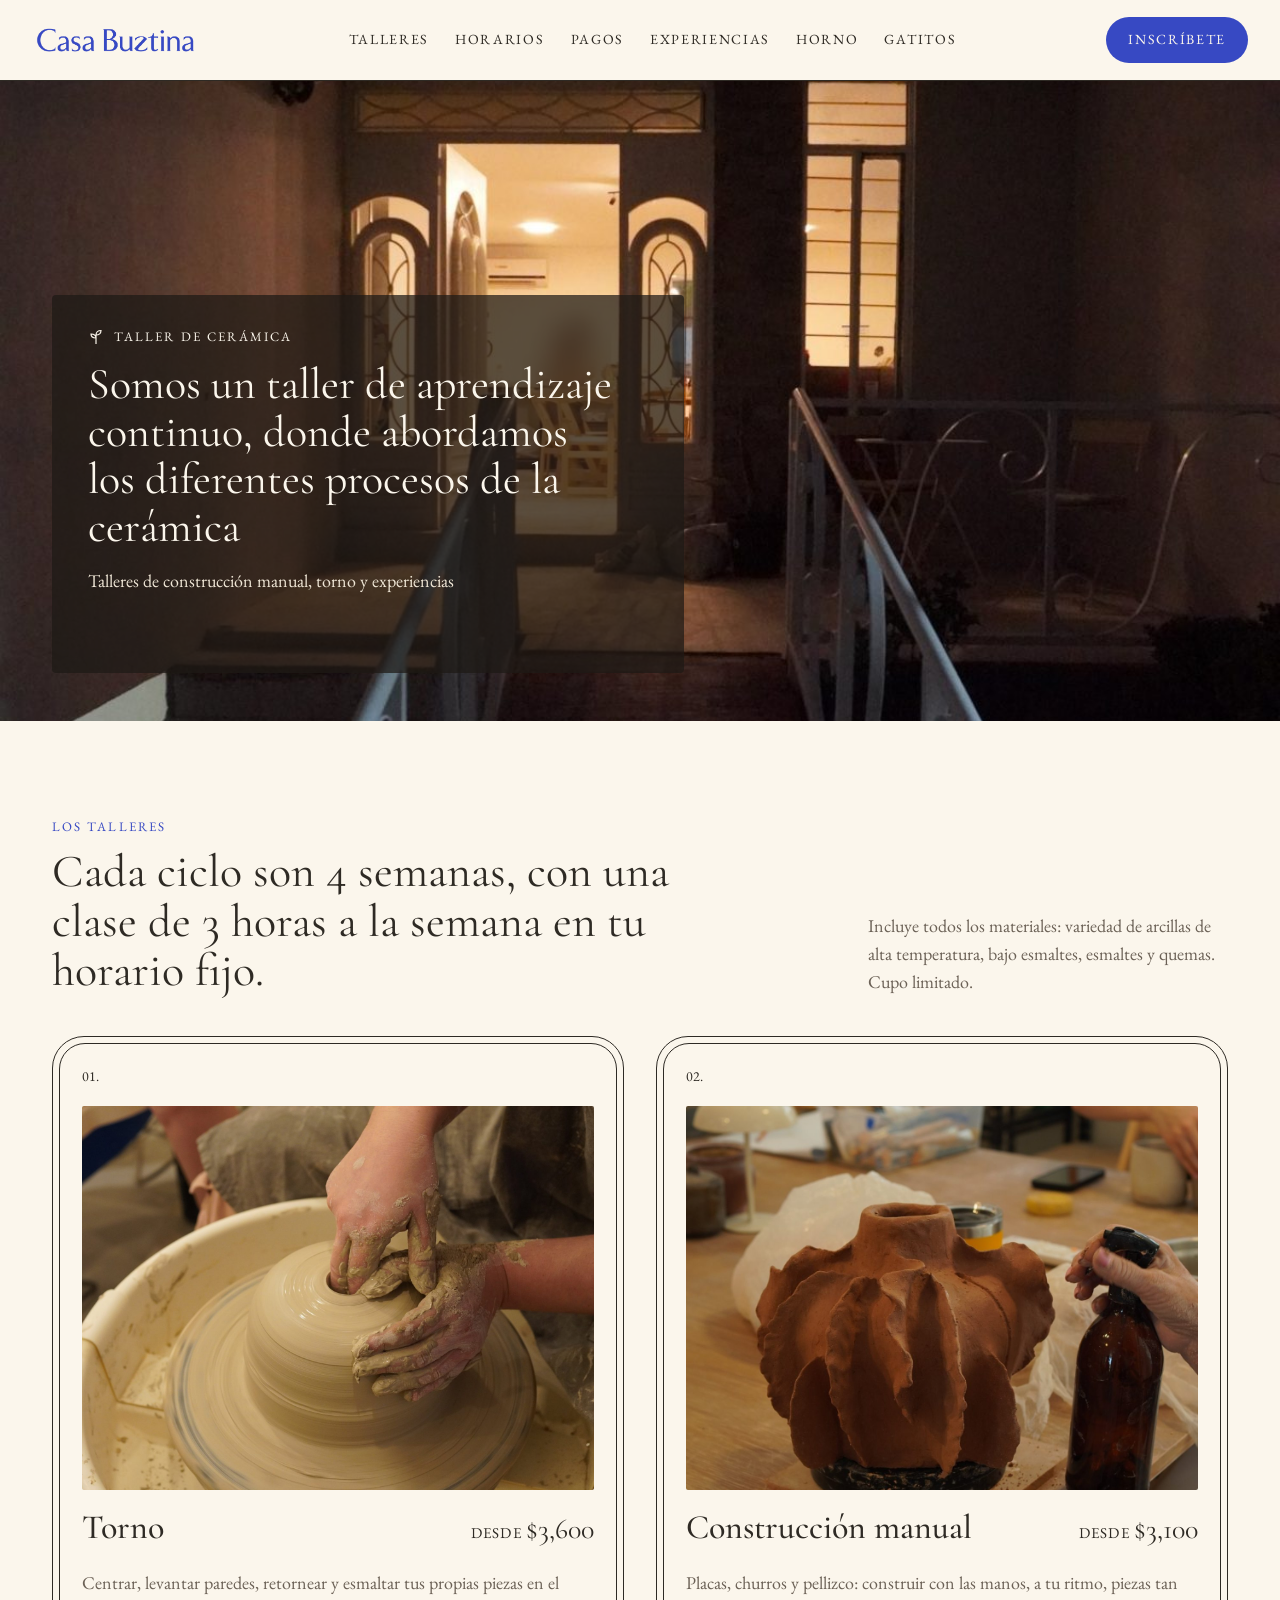
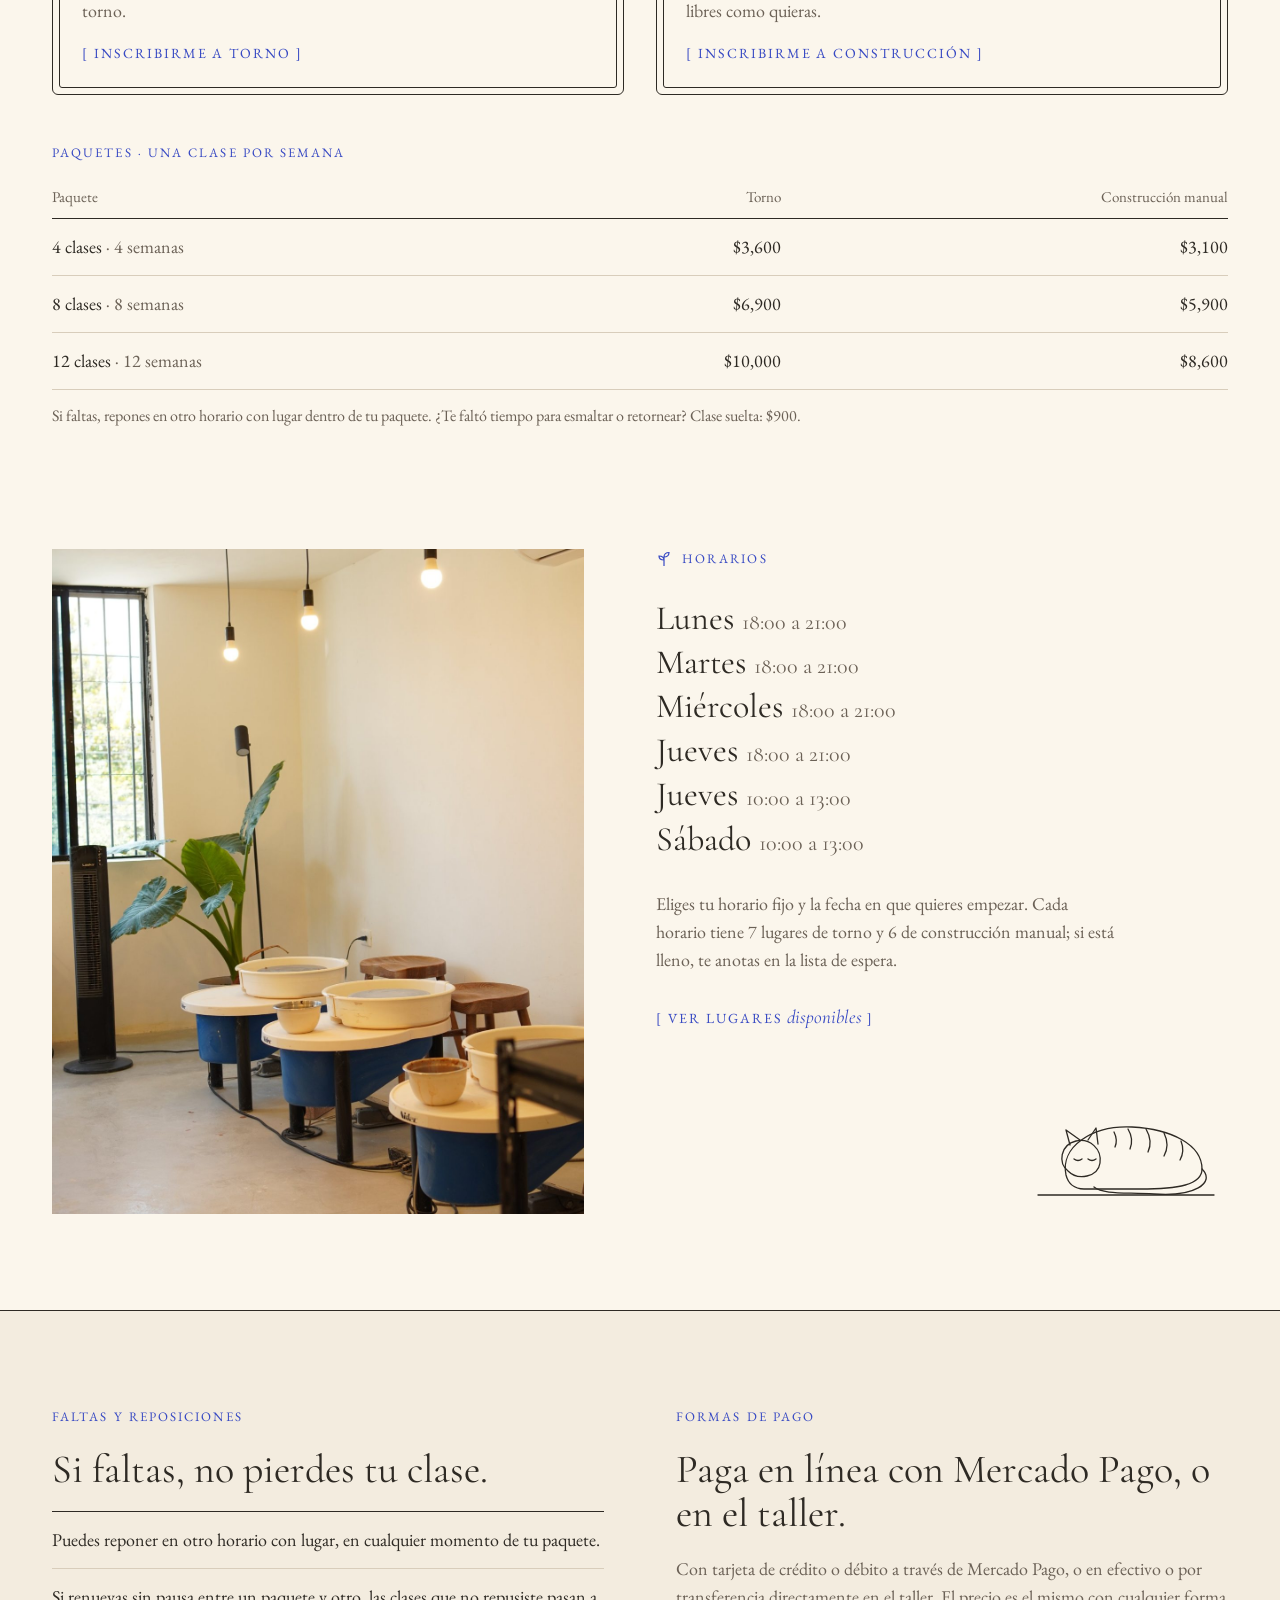
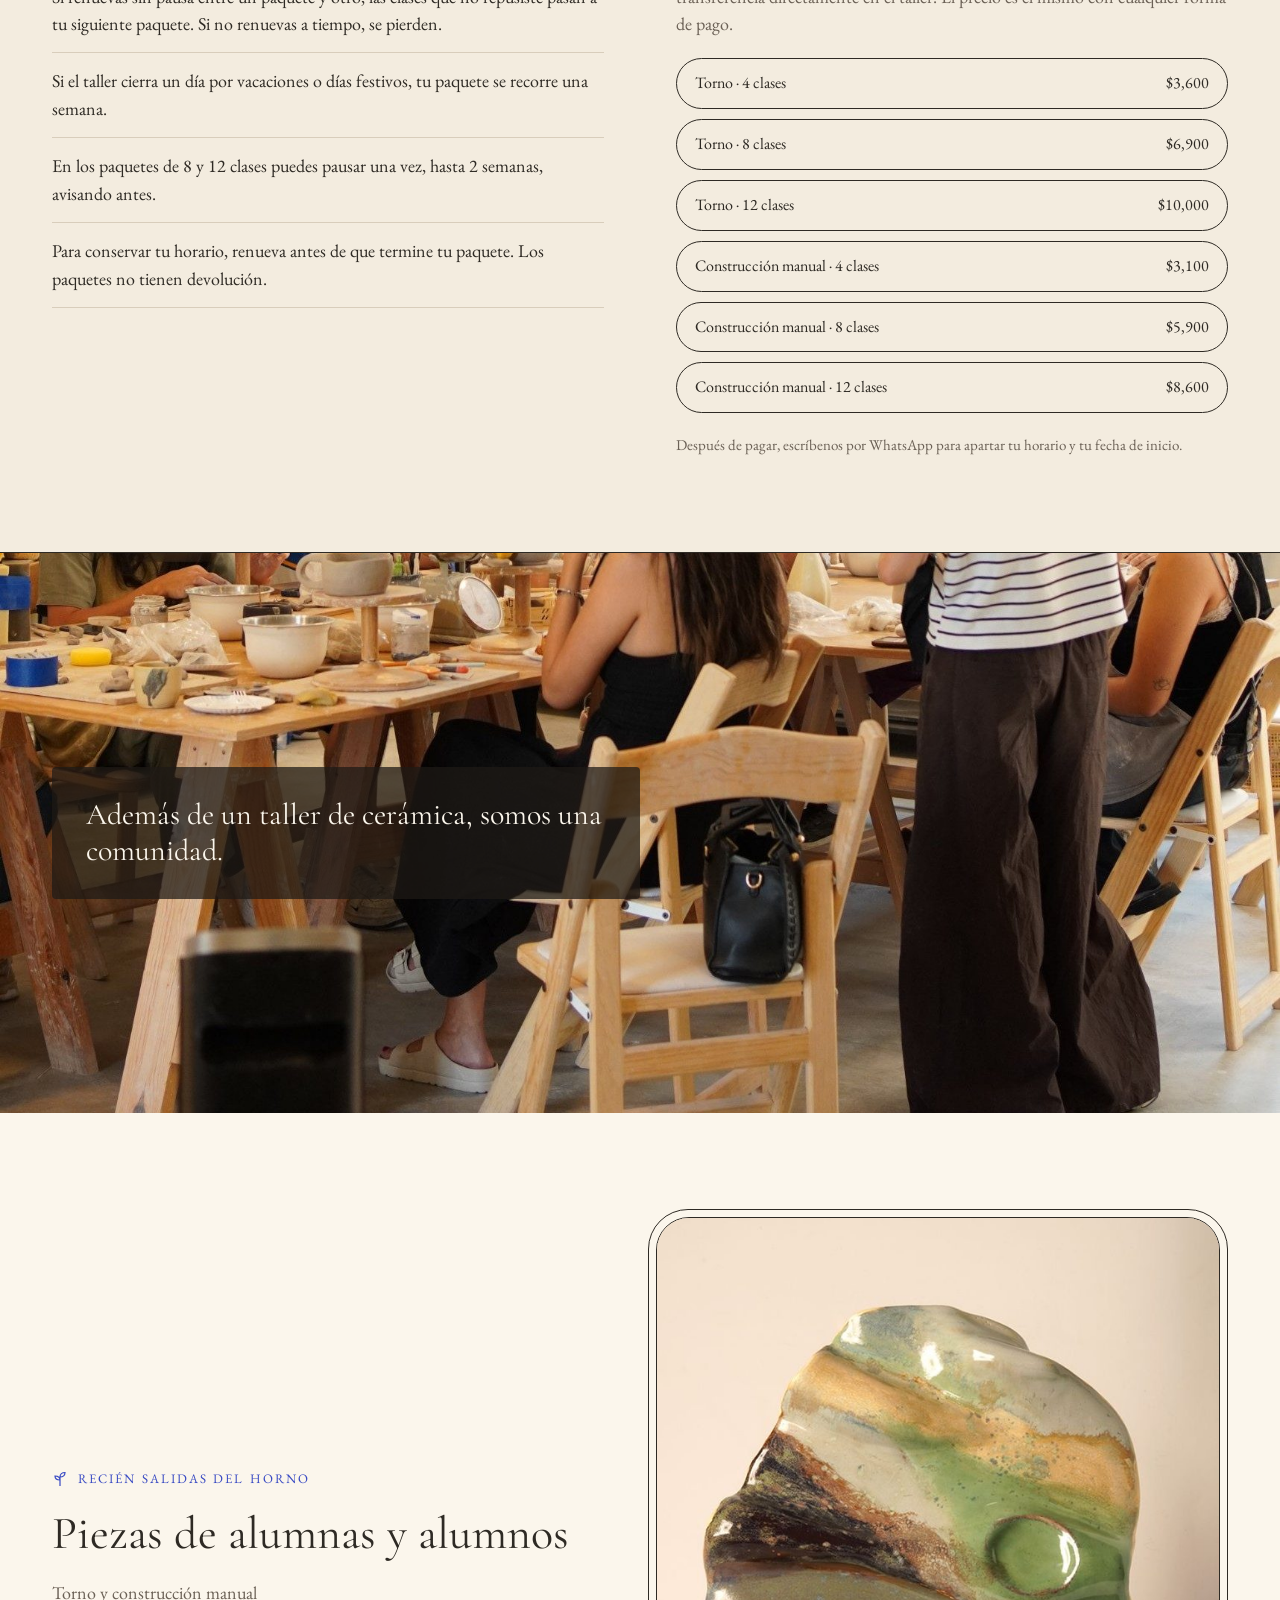
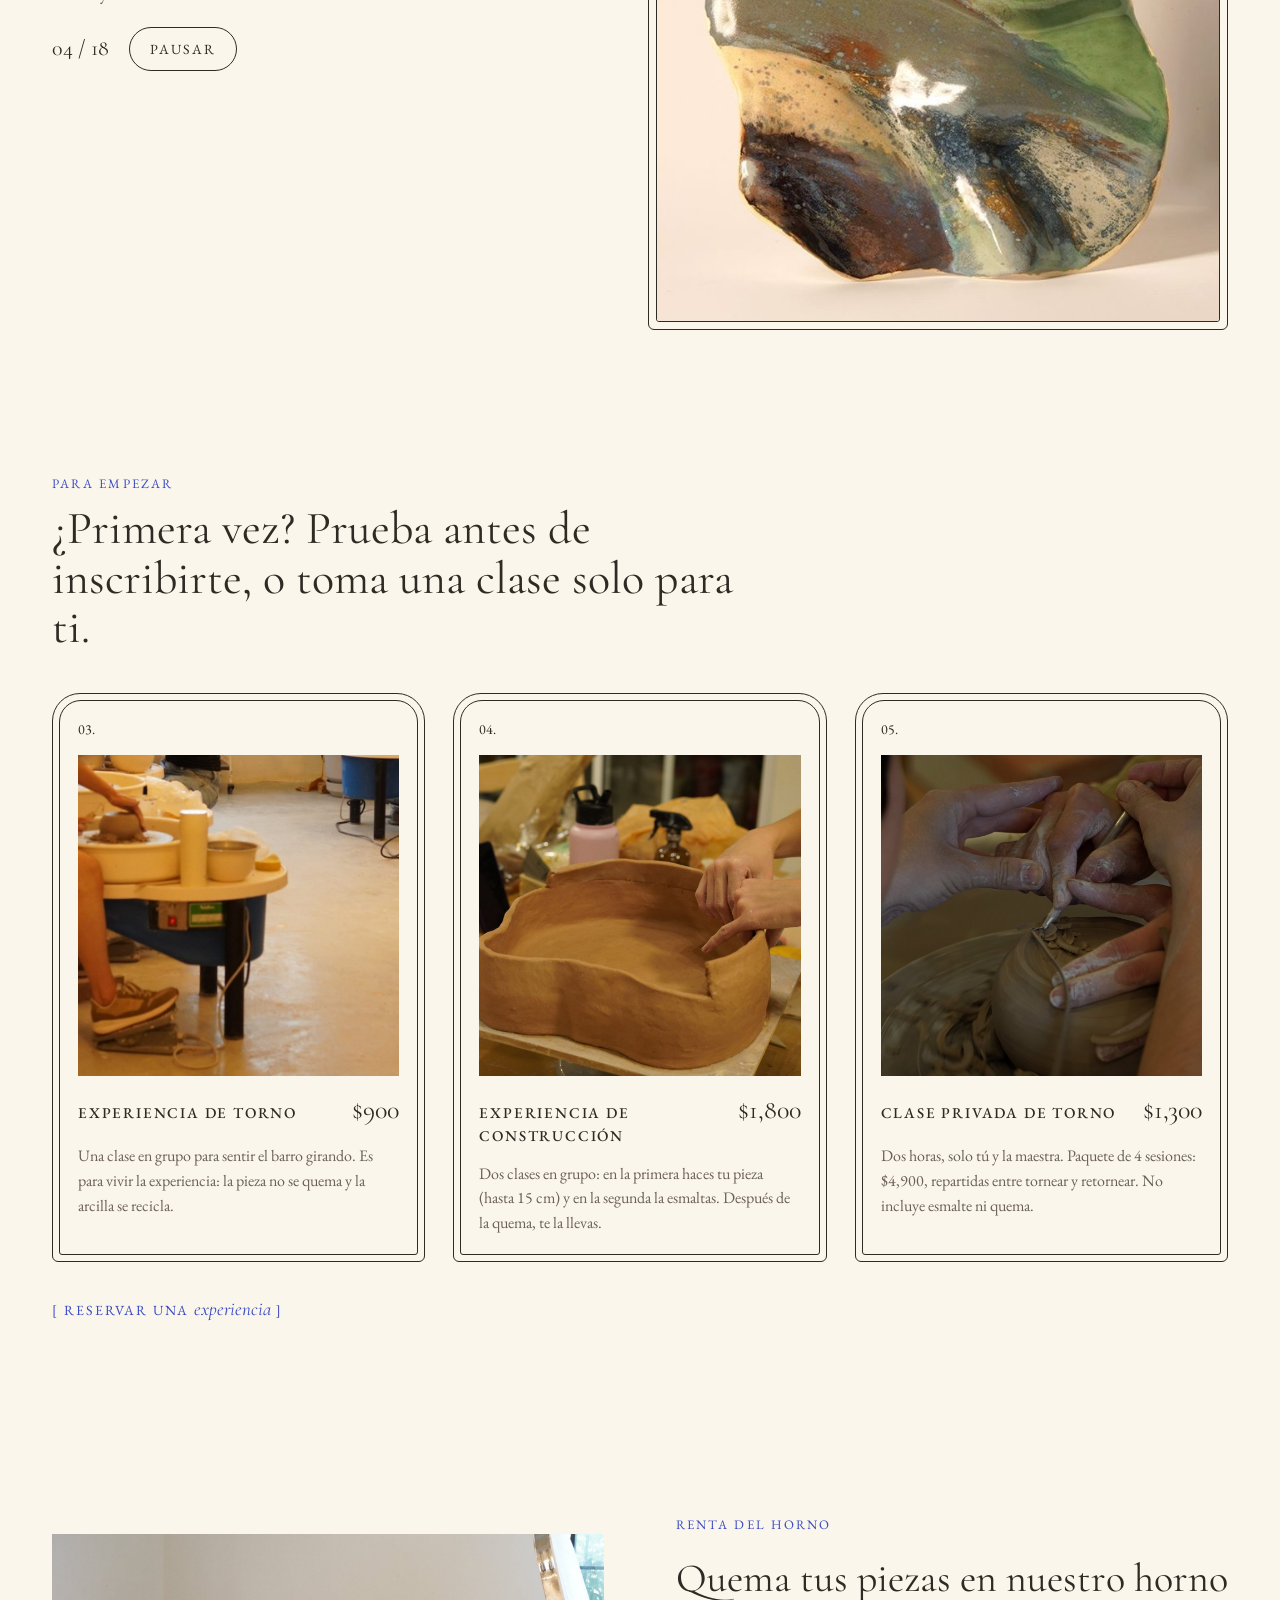
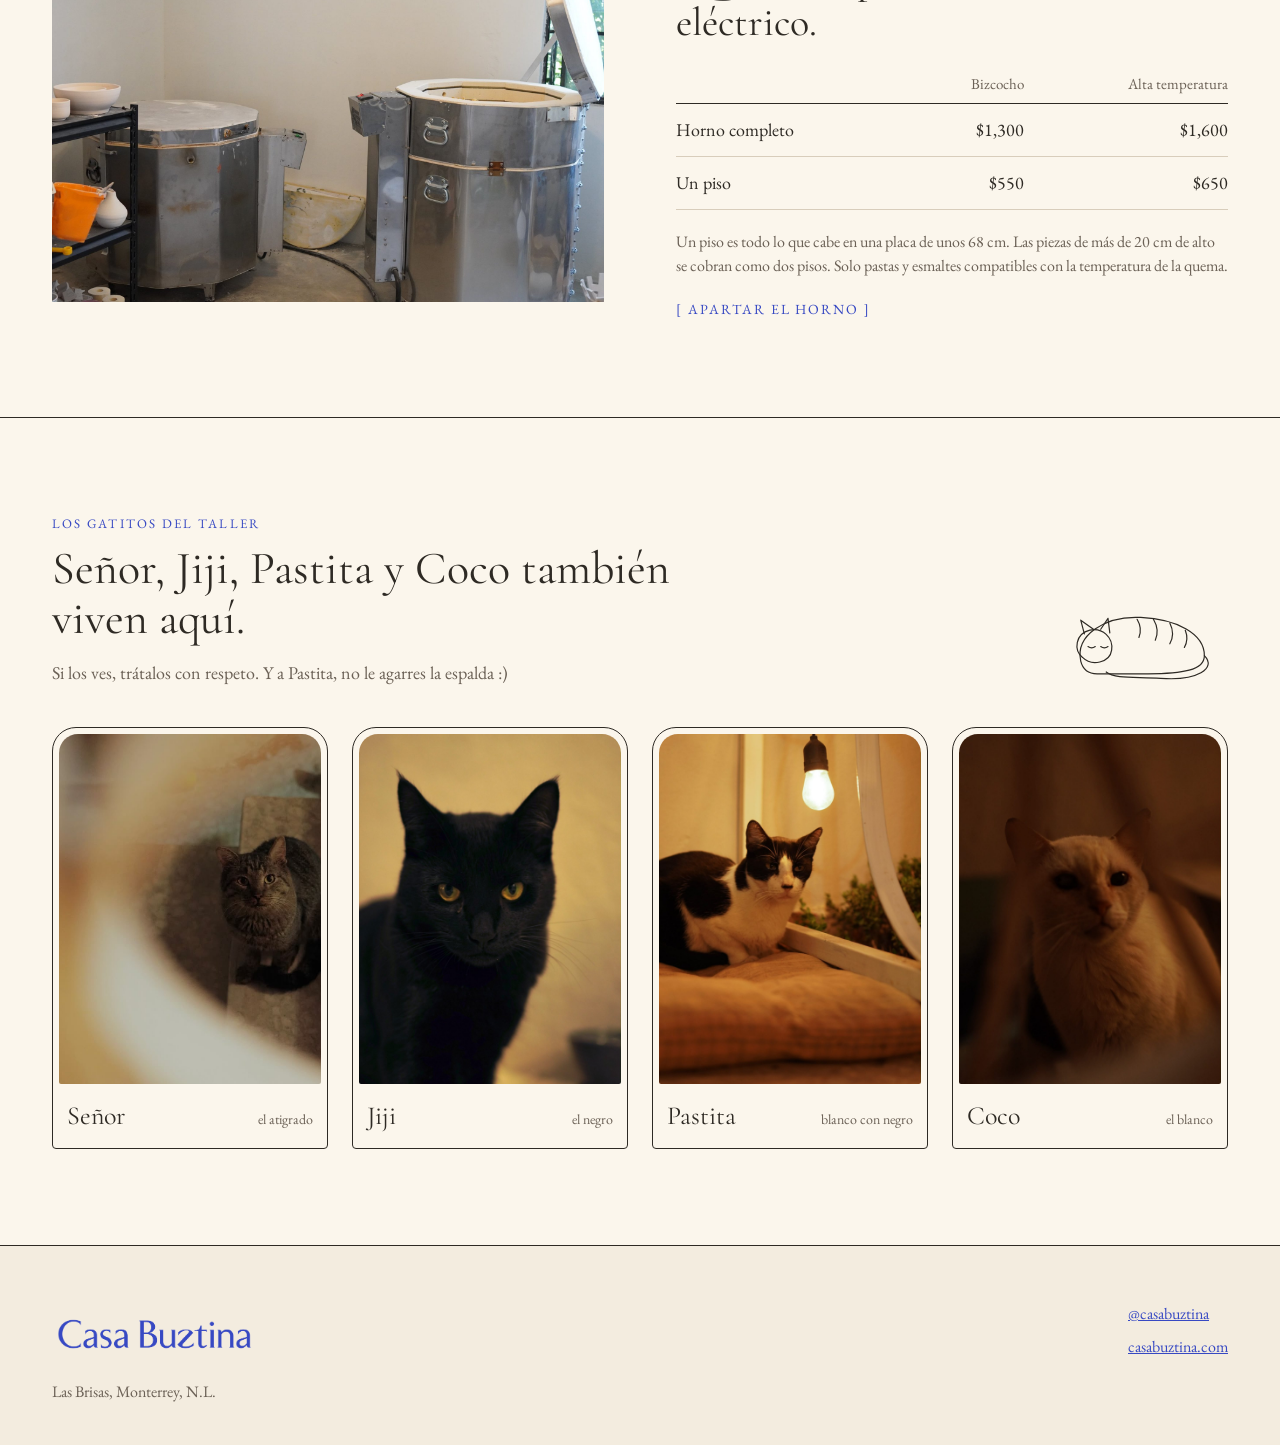
==== index.html @ 21afa7b8 "Agregar faltas y reposiciones, y pagos con Mercado Pago Co-Authored-By: Claude Opus 5.5 <noreply@ant" ====
<!doctype html>
<html lang="es">
<head>
<meta charset="utf-8">
<meta name="viewport" content="width=device-width, initial-scale=1">
<title>Casa Buztina · Taller de cerámica</title>
<meta name="description" content="Casa Buztina, taller de cerámica: talleres de torno y construcción manual, experiencias, clases privadas y renta de horno.">
<meta property="og:title" content="Casa Buztina · Taller de cerámica">
<meta property="og:description" content="Talleres de construcción manual, torno y experiencias.">
<meta property="og:image" content="assets/hero-entrada.jpg">
<link rel="icon" href="assets/logo.png">
<link rel="preconnect" href="https://fonts.googleapis.com">
<link href="https://fonts.googleapis.com/css2?family=Cormorant+Garamond:ital,wght@0,400;0,500;1,400;1,500&amp;family=EB+Garamond:ital,wght@0,400;0,500;1,400&amp;display=swap" rel="stylesheet">
<style>
body{margin:0;background:#FBF6EC;color:#2E2A24;font-family:"EB Garamond",Georgia,serif}
a{color:#3749C3}a:hover{color:#26348F}
img{display:block}
</style>
<style>
html{scroll-behavior:smooth}
@media (prefers-reduced-motion: reduce){html{scroll-behavior:auto}}
a:focus-visible,button:focus-visible{outline:2px solid #3749C3;outline-offset:3px}
@media (max-width: 640px){
  h1{font-size:32px!important}
  h2{font-size:34px!important}
  #inicio .dark-box, section [style*="rgba(30,26,22,0.72)"]{padding:24px!important}
}
</style>
</head>
<body id="top">
<div style="background: #FBF6EC; color: #2E2A24; font-family: 'EB Garamond', Georgia, serif; font-size: 18px; line-height: 1.55">

<header style="border-bottom: 1px solid #2E2A24; background: #FBF6EC">
<div style="max-width: 1240px; margin: 0 auto; padding: 14px 32px; display: flex; flex-wrap: wrap; align-items: center; justify-content: space-between; gap: 16px 32px">
<a href="#top" aria-label="Casa Buztina, inicio" style="display: block"><img src="assets/logo.png" alt="Casa Buztina" style="height: 52px; width: auto"></a>
<nav aria-label="Secciones" style="display: flex; flex-wrap: wrap; gap: 6px 26px; font-size: 14px; letter-spacing: 0.12em; text-transform: uppercase">
<a href="#talleres" style="color: #2E2A24; text-decoration: none">Talleres</a>
<a href="#horarios" style="color: #2E2A24; text-decoration: none">Horarios</a>
<a href="#pagos" style="color: #2E2A24; text-decoration: none">Pagos</a>
<a href="#experiencias" style="color: #2E2A24; text-decoration: none">Experiencias</a>
<a href="#horno" style="color: #2E2A24; text-decoration: none">Horno</a>
<a href="#gatitos" style="color: #2E2A24; text-decoration: none">Gatitos</a>
</nav>
<div style="display: flex; align-items: center; gap: 20px; font-size: 14px; letter-spacing: 0.12em; text-transform: uppercase">
<a href="https://instagram.com/casabuztina" data-wa="Hola, me gustaría inscribirme a un taller en Casa Buztina." target="_blank" rel="noopener" style="background: #3749C3; color: #FBF6EC; text-decoration: none; padding: 12px 22px; border-radius: 999px; min-height: 44px; box-sizing: border-box; display: inline-flex; align-items: center">Inscríbete</a>
</div>
</div>
</header>

<section id="inicio" style="position: relative; min-height: 640px; display: flex; align-items: flex-end; overflow: hidden; background: #1E1A16">
<img src="assets/hero-entrada.jpg" alt="La entrada de Casa Buztina de noche, con la puerta abierta y el taller iluminado" style="position: absolute; inset: 0; width: 100%; height: 100%; object-fit: cover; object-position: center 45%">
<div style="position: relative; max-width: 1240px; width: 100%; margin: 0 auto; padding: 48px 32px; box-sizing: border-box">
<div style="max-width: 560px; background: rgba(30,26,22,0.72); color: #FBF6EC; padding: 32px 36px; border-radius: 4px">
<p style="margin: 0 0 14px; font-size: 13px; letter-spacing: 0.16em; text-transform: uppercase; display: flex; align-items: center; gap: 10px"><svg width="16" height="16" viewBox="0 0 16 16" fill="none" stroke="currentColor" stroke-width="1.2" aria-hidden="true"><path d="M8 15V6M8 6C8 3 10 1.5 13 1.5C13 4.5 11 6 8 6ZM8 9C8 6.5 6 5 3 5C3 7.5 5 9 8 9Z"></path></svg>Taller de cerámica</p>
<h1 style="margin: 0; font-family: 'Cormorant Garamond', Georgia, serif; font-weight: 400; font-size: 44px; line-height: 1.08"><div>Somos un taller de aprendizaje</div><div>continuo, donde abordamos</div><div>los diferentes procesos de la cerámica</div></h1>
<p style="margin: 16px 0 24px; font-size: 18px; color: #EFE6D6">Talleres de construcción manual, torno y experiencias</p>
<div style="display: flex; flex-wrap: wrap; gap: 12px 28px; font-size: 14px; letter-spacing: 0.14em; text-transform: uppercase"><br></div>
</div>
</div>
</section>

<section id="talleres" style="max-width: 1240px; margin: 0 auto; padding: 96px 32px 72px; box-sizing: border-box">
<div style="display: flex; flex-wrap: wrap; justify-content: space-between; align-items: flex-end; gap: 16px 48px; margin-bottom: 40px">
<div style="max-width: 640px">
<p style="margin: 0 0 10px; font-size: 13px; letter-spacing: 0.16em; text-transform: uppercase; color: #3749C3">Los talleres</p>
<h2 style="margin: 0; font-family: 'Cormorant Garamond', Georgia, serif; font-weight: 400; font-size: 46px; line-height: 1.08">Cada ciclo son 4 semanas, con una clase de 3 horas a la semana en tu horario fijo.</h2>
</div>
<p style="margin: 0; max-width: 360px; color: #6B6156">Incluye todos los materiales: variedad de arcillas de alta temperatura, bajo esmaltes, esmaltes y quemas. Cupo limitado.</p>
</div>

<div style="display: flex; flex-wrap: wrap; gap: 32px">
<article style="flex: 1 1 420px; min-width: 0; border: 1px solid #2E2A24; border-radius: 32px 32px 6px 6px; padding: 6px">
<div style="border: 1px solid #2E2A24; border-radius: 26px 26px 3px 3px; padding: 22px; display: flex; flex-direction: column; gap: 18px; height: 100%; box-sizing: border-box">
<p style="margin: 0; font-size: 14px">01.</p>
<img src="assets/torno-manos.jpg" alt="Manos centrando barro en el torno" style="width: 100%; aspect-ratio: 4 / 3; object-fit: cover; border-radius: 2px">
<div style="display: flex; justify-content: space-between; align-items: baseline; gap: 16px; flex-wrap: wrap">
<h3 style="margin: 0; font-family: 'Cormorant Garamond', Georgia, serif; font-weight: 500; font-size: 34px; line-height: 1.1">Torno</h3>
<p style="margin: 0; font-size: 15px; letter-spacing: 0.08em; text-transform: uppercase; white-space: nowrap">Desde <span style="font-family: 'Cormorant Garamond', serif; font-size: 28px; letter-spacing: 0; text-transform: none">$3,600</span></p>
</div>
<p style="margin: 0; color: #6B6156">Centrar, levantar paredes, retornear y esmaltar tus propias piezas en el torno.</p>
<a href="https://instagram.com/casabuztina" data-wa="Hola, me gustaría inscribirme a un taller en Casa Buztina." target="_blank" rel="noopener" style="margin-top: auto; font-size: 14px; letter-spacing: 0.14em; text-transform: uppercase; text-decoration: none">[ Inscribirme a torno ]</a>
</div>
</article>

<article style="flex: 1 1 420px; min-width: 0; border: 1px solid #2E2A24; border-radius: 32px 32px 6px 6px; padding: 6px">
<div style="border: 1px solid #2E2A24; border-radius: 26px 26px 3px 3px; padding: 22px; display: flex; flex-direction: column; gap: 18px; height: 100%; box-sizing: border-box">
<p style="margin: 0; font-size: 14px">02.</p>
<img src="assets/manual-petalos.jpg" alt="Pieza de barro rojo hecha a mano, con pétalos" style="width: 100%; aspect-ratio: 4 / 3; object-fit: cover; object-position: center 40%; border-radius: 2px">
<div style="display: flex; justify-content: space-between; align-items: baseline; gap: 16px; flex-wrap: wrap">
<h3 style="margin: 0; font-family: 'Cormorant Garamond', Georgia, serif; font-weight: 500; font-size: 34px; line-height: 1.1">Construcción manual</h3>
<p style="margin: 0; font-size: 15px; letter-spacing: 0.08em; text-transform: uppercase; white-space: nowrap">Desde <span style="font-family: 'Cormorant Garamond', serif; font-size: 28px; letter-spacing: 0; text-transform: none">$3,100</span></p>
</div>
<p style="margin: 0; color: #6B6156">Placas, churros y pellizco: construir con las manos, a tu ritmo, piezas tan libres como quieras.</p>
<a href="https://instagram.com/casabuztina" data-wa="Hola, me gustaría inscribirme a un taller en Casa Buztina." target="_blank" rel="noopener" style="margin-top: auto; font-size: 14px; letter-spacing: 0.14em; text-transform: uppercase; text-decoration: none">[ Inscribirme a construcción ]</a>
</div>
</article>
</div>

<div style="margin-top: 48px; overflow-x: auto">
<table style="width: 100%; min-width: 560px; border-collapse: collapse; font-size: 18px">
<caption style="text-align: left; padding-bottom: 12px; font-size: 13px; letter-spacing: 0.16em; text-transform: uppercase; color: #3749C3">Paquetes · una clase por semana</caption>
<thead>
<tr>
<th scope="col" style="text-align: left; font-weight: 400; color: #6B6156; font-size: 15px; padding: 10px 0; border-bottom: 1px solid #2E2A24">Paquete</th>
<th scope="col" style="text-align: right; font-weight: 400; color: #6B6156; font-size: 15px; padding: 10px 0; border-bottom: 1px solid #2E2A24">Torno</th>
<th scope="col" style="text-align: right; font-weight: 400; color: #6B6156; font-size: 15px; padding: 10px 0; border-bottom: 1px solid #2E2A24">Construcción manual</th>
</tr>
</thead>
<tbody>
<tr>
<td style="padding: 14px 0; border-bottom: 1px solid #D8CDBB">4 clases <span style="color: #6B6156">· 4 semanas</span></td>
<td style="padding: 14px 0; border-bottom: 1px solid #D8CDBB; text-align: right; white-space: nowrap">$3,600</td>
<td style="padding: 14px 0; border-bottom: 1px solid #D8CDBB; text-align: right; white-space: nowrap">$3,100</td>
</tr>
<tr>
<td style="padding: 14px 0; border-bottom: 1px solid #D8CDBB">8 clases <span style="color: #6B6156">· 8 semanas</span></td>
<td style="padding: 14px 0; border-bottom: 1px solid #D8CDBB; text-align: right; white-space: nowrap">$6,900</td>
<td style="padding: 14px 0; border-bottom: 1px solid #D8CDBB; text-align: right; white-space: nowrap">$5,900</td>
</tr>
<tr>
<td style="padding: 14px 0; border-bottom: 1px solid #D8CDBB">12 clases <span style="color: #6B6156">· 12 semanas</span></td>
<td style="padding: 14px 0; border-bottom: 1px solid #D8CDBB; text-align: right; white-space: nowrap">$10,000</td>
<td style="padding: 14px 0; border-bottom: 1px solid #D8CDBB; text-align: right; white-space: nowrap">$8,600</td>
</tr>
</tbody>
</table>
<p style="margin: 14px 0 0; font-size: 16px; color: #6B6156">Si faltas, repones en otro horario con lugar dentro de tu paquete. ¿Te faltó tiempo para esmaltar o retornear? Clase suelta: $900.</p>
</div>
</section>

<section id="horarios" style="max-width: 1240px; margin: 0 auto; padding: 48px 32px 96px; box-sizing: border-box; display: flex; flex-wrap: wrap; gap: 48px 72px; align-items: flex-start">
<div style="flex: 1 1 380px; min-width: 0">
<img src="assets/tornos-vacios.jpg" alt="Tornos del taller junto a la ventana, con una planta grande" style="width: 100%; aspect-ratio: 4 / 5; object-fit: cover">
</div>
<div style="flex: 1 1 420px; min-width: 0; display: flex; flex-direction: column; gap: 28px">
<p style="margin: 0; font-size: 13px; letter-spacing: 0.16em; text-transform: uppercase; color: #3749C3; display: flex; align-items: center; gap: 10px"><svg width="16" height="16" viewBox="0 0 16 16" fill="none" stroke="currentColor" stroke-width="1.2" aria-hidden="true"><path d="M8 15V6M8 6C8 3 10 1.5 13 1.5C13 4.5 11 6 8 6ZM8 9C8 6.5 6 5 3 5C3 7.5 5 9 8 9Z"></path></svg>Horarios</p>
<ul style="list-style: none; margin: 0; padding: 0; font-family: 'Cormorant Garamond', Georgia, serif; font-size: 34px; line-height: 1.3">
<li style="color: #2E2A24">Lunes <span style="font-size: 22px; color: #6B6156">18:00 a 21:00</span></li>
<li style="color: #2E2A24">Martes <span style="font-size: 22px; color: #6B6156">18:00 a 21:00</span></li>
<li style="color: #2E2A24">Miércoles <span style="font-size: 22px; color: #6B6156">18:00 a 21:00</span></li>
<li style="color: #2E2A24">Jueves <span style="font-size: 22px; color: #6B6156">18:00 a 21:00</span></li>
<li style="color: #2E2A24">Jueves <span style="font-size: 22px; color: #6B6156">10:00 a 13:00</span></li>
<li style="color: #2E2A24">Sábado <span style="font-size: 22px; color: #6B6156">10:00 a 13:00</span></li>
</ul>
<p style="margin: 0; max-width: 460px; color: #6B6156">Eliges tu horario fijo y la fecha en que quieres empezar. Cada horario tiene 7 lugares de torno y 6 de construcción manual; si está lleno, te anotas en la lista de espera.</p>
<a href="https://instagram.com/casabuztina" data-wa="Hola, me gustaría inscribirme a un taller en Casa Buztina." target="_blank" rel="noopener" style="font-size: 14px; letter-spacing: 0.14em; text-transform: uppercase; text-decoration: none">[ Ver lugares <span style="font-family: 'Cormorant Garamond', serif; font-style: italic; text-transform: none; letter-spacing: 0; font-size: 19px">disponibles</span> ]</a>
<svg width="220" height="120" viewBox="0 0 220 120" fill="none" stroke="#2E2A24" stroke-width="1.3" stroke-linecap="round" stroke-linejoin="round" aria-hidden="true" style="align-self: flex-end; margin-top: 24px"><path d="M58 92C52 64 84 42 124 44C164 46 194 62 194 86C194 102 170 106 132 106H76C66 106 60 100 58 92Z"></path><path d="M60 88C50 80 52 62 68 58C82 55 94 66 92 80C90 94 70 98 60 88Z"></path><path d="M62 62L58 47L72 57"></path><path d="M80 57L88 45L90 61"></path><path d="M66 76Q70 79 74 76"></path><path d="M80 76Q84 79 88 76"></path><path d="M194 86C208 100 186 114 146 111C120 109 96 112 86 104"></path><path d="M120 46Q126 56 122 66"></path><path d="M138 46Q145 58 140 69"></path><path d="M156 50Q162 62 156 73"></path><path d="M173 58Q177 68 172 77"></path><path d="M106 49Q110 57 107 64"></path><path d="M30 112H206"></path></svg>
</div>
</section>

<section id="faltas-y-pagos" style="background: #F3ECDF; border-top: 1px solid #2E2A24; border-bottom: 1px solid #2E2A24">
<div style="max-width: 1240px; margin: 0 auto; padding: 96px 32px; box-sizing: border-box; display: flex; flex-wrap: wrap; gap: 56px 72px; align-items: flex-start">
<div style="flex: 1 1 440px; min-width: 0; display: flex; flex-direction: column; gap: 20px">
<p style="margin: 0; font-size: 13px; letter-spacing: 0.16em; text-transform: uppercase; color: #3749C3">Faltas y reposiciones</p>
<h2 style="margin: 0; font-family: 'Cormorant Garamond', Georgia, serif; font-weight: 400; font-size: 40px; line-height: 1.1">Si faltas, no pierdes tu clase.</h2>
<ul style="list-style: none; margin: 0; padding: 0; border-top: 1px solid #2E2A24">
<li style="padding: 14px 0; border-bottom: 1px solid #D8CDBB">Puedes reponer en otro horario con lugar, en cualquier momento de tu paquete.</li>
<li style="padding: 14px 0; border-bottom: 1px solid #D8CDBB">Si renuevas sin pausa entre un paquete y otro, las clases que no repusiste pasan a tu siguiente paquete. Si no renuevas a tiempo, se pierden.</li>
<li style="padding: 14px 0; border-bottom: 1px solid #D8CDBB">Si el taller cierra un día por vacaciones o días festivos, tu paquete se recorre una semana.</li>
<li style="padding: 14px 0; border-bottom: 1px solid #D8CDBB">En los paquetes de 8 y 12 clases puedes pausar una vez, hasta 2 semanas, avisando antes.</li>
<li style="padding: 14px 0; border-bottom: 1px solid #D8CDBB">Para conservar tu horario, renueva antes de que termine tu paquete. Los paquetes no tienen devolución.</li>
</ul>
</div>
<div id="pagos" style="flex: 1 1 440px; min-width: 0; display: flex; flex-direction: column; gap: 20px">
<p style="margin: 0; font-size: 13px; letter-spacing: 0.16em; text-transform: uppercase; color: #3749C3">Formas de pago</p>
<h2 style="margin: 0; font-family: 'Cormorant Garamond', Georgia, serif; font-weight: 400; font-size: 40px; line-height: 1.1">Paga en línea con Mercado Pago, o en el taller.</h2>
<p style="margin: 0; color: #6B6156">Con tarjeta de crédito o débito a través de Mercado Pago, o en efectivo o por transferencia directamente en el taller. El precio es el mismo con cualquier forma de pago.</p>
<div style="display: flex; flex-direction: column; gap: 10px">
<a href="https://instagram.com/casabuztina" data-mp="torno-4" data-wa="Hola, quiero pagar torno · 4 clases ($3,600) con Mercado Pago." target="_blank" rel="noopener" style="display: flex; justify-content: space-between; align-items: center; gap: 12px; padding: 12px 18px; min-height: 44px; box-sizing: border-box; border: 1px solid #2E2A24; border-radius: 999px; color: #2E2A24; text-decoration: none; font-size: 16px"><span>Torno · 4 clases</span><span style="white-space: nowrap">$3,600</span></a>
<a href="https://instagram.com/casabuztina" data-mp="torno-8" data-wa="Hola, quiero pagar torno · 8 clases ($6,900) con Mercado Pago." target="_blank" rel="noopener" style="display: flex; justify-content: space-between; align-items: center; gap: 12px; padding: 12px 18px; min-height: 44px; box-sizing: border-box; border: 1px solid #2E2A24; border-radius: 999px; color: #2E2A24; text-decoration: none; font-size: 16px"><span>Torno · 8 clases</span><span style="white-space: nowrap">$6,900</span></a>
<a href="https://instagram.com/casabuztina" data-mp="torno-12" data-wa="Hola, quiero pagar torno · 12 clases ($10,000) con Mercado Pago." target="_blank" rel="noopener" style="display: flex; justify-content: space-between; align-items: center; gap: 12px; padding: 12px 18px; min-height: 44px; box-sizing: border-box; border: 1px solid #2E2A24; border-radius: 999px; color: #2E2A24; text-decoration: none; font-size: 16px"><span>Torno · 12 clases</span><span style="white-space: nowrap">$10,000</span></a>
<a href="https://instagram.com/casabuztina" data-mp="manual-4" data-wa="Hola, quiero pagar construcción manual · 4 clases ($3,100) con Mercado Pago." target="_blank" rel="noopener" style="display: flex; justify-content: space-between; align-items: center; gap: 12px; padding: 12px 18px; min-height: 44px; box-sizing: border-box; border: 1px solid #2E2A24; border-radius: 999px; color: #2E2A24; text-decoration: none; font-size: 16px"><span>Construcción manual · 4 clases</span><span style="white-space: nowrap">$3,100</span></a>
<a href="https://instagram.com/casabuztina" data-mp="manual-8" data-wa="Hola, quiero pagar construcción manual · 8 clases ($5,900) con Mercado Pago." target="_blank" rel="noopener" style="display: flex; justify-content: space-between; align-items: center; gap: 12px; padding: 12px 18px; min-height: 44px; box-sizing: border-box; border: 1px solid #2E2A24; border-radius: 999px; color: #2E2A24; text-decoration: none; font-size: 16px"><span>Construcción manual · 8 clases</span><span style="white-space: nowrap">$5,900</span></a>
<a href="https://instagram.com/casabuztina" data-mp="manual-12" data-wa="Hola, quiero pagar construcción manual · 12 clases ($8,600) con Mercado Pago." target="_blank" rel="noopener" style="display: flex; justify-content: space-between; align-items: center; gap: 12px; padding: 12px 18px; min-height: 44px; box-sizing: border-box; border: 1px solid #2E2A24; border-radius: 999px; color: #2E2A24; text-decoration: none; font-size: 16px"><span>Construcción manual · 12 clases</span><span style="white-space: nowrap">$8,600</span></a>
</div>
<p style="margin: 0; font-size: 15px; color: #6B6156">Después de pagar, escríbenos por WhatsApp para apartar tu horario y tu fecha de inicio.</p>
</div>
</div>
</section>

<section aria-label="La comunidad" style="position: relative; min-height: 560px; display: flex; align-items: center; overflow: hidden; background: #2E2A24">
<img src="assets/grupo-mesa.jpg" alt="Alumnas trabajando alrededor de las mesas del taller" style="position: absolute; inset: 0; width: 100%; height: 100%; object-fit: cover">
<div style="position: relative; max-width: 1240px; width: 100%; margin: 0 auto; padding: 48px 32px; box-sizing: border-box">
<div style="max-width: 520px; background: rgba(30,26,22,0.72); color: #FBF6EC; padding: 30px 34px; border-radius: 4px">
<p style="margin: 0; font-family: 'Cormorant Garamond', Georgia, serif; font-size: 30px; line-height: 1.2">Además de un taller de cerámica, somos una comunidad.</p>
</div>
</div>
</section>

<section id="piezas" style="max-width: 1240px; margin: 0 auto; padding: 96px 32px 48px; box-sizing: border-box; display: flex; flex-wrap: wrap; gap: 48px 72px; align-items: center">
<div style="flex: 1 1 380px; min-width: 0; display: flex; flex-direction: column; gap: 20px">
<p style="margin: 0; font-size: 13px; letter-spacing: 0.16em; text-transform: uppercase; color: #3749C3; display: flex; align-items: center; gap: 10px"><svg width="16" height="16" viewBox="0 0 16 16" fill="none" stroke="currentColor" stroke-width="1.2" aria-hidden="true"><path d="M8 15V6M8 6C8 3 10 1.5 13 1.5C13 4.5 11 6 8 6ZM8 9C8 6.5 6 5 3 5C3 7.5 5 9 8 9Z"></path></svg>Recién salidas del horno</p>
<h2 style="margin: 0; font-family: 'Cormorant Garamond', Georgia, serif; font-weight: 400; font-size: 46px; line-height: 1.08">Piezas de alumnas y alumnos</h2>
<p style="margin: 0; color: #6B6156; max-width: 440px">Torno y construcción manual</p>
<div style="display: flex; align-items: center; gap: 20px; flex-wrap: wrap">
<p style="margin: 0; font-family: 'Cormorant Garamond', serif; font-size: 22px; white-space: nowrap" aria-live="off"><span id="contador">01 / 18</span></p>
<button type="button" id="pausa" style="appearance: none; background: none; border: 1px solid #2E2A24; border-radius: 999px; padding: 10px 20px; min-height: 44px; font-family: 'EB Garamond', serif; font-size: 14px; letter-spacing: 0.14em; text-transform: uppercase; color: #2E2A24; cursor: pointer">Pausar</button>
</div></div>
<div style="flex: 1 1 420px; min-width: 0; border: 1px solid #2E2A24; border-radius: 40px 40px 6px 6px; padding: 7px">
<div style="position: relative; aspect-ratio: 4 / 5; overflow: hidden; border: 1px solid #2E2A24; border-radius: 33px 33px 3px 3px; background: #F3ECDF">
<img src="assets/piezas/pieza-01.jpg" alt="Máscara de un rostro con lentes, con esmalte café brillante" class="slide" loading="eager" style="position: absolute; inset: 0; width: 100%; height: 100%; object-fit: cover; transition: opacity 0.15s linear; opacity: 1">
<img src="assets/piezas/pieza-02.jpg" alt="Taza con esmalte rojo" class="slide" aria-hidden="true" loading="eager" style="position: absolute; inset: 0; width: 100%; height: 100%; object-fit: cover; transition: opacity 0.15s linear; opacity: 0">
<img src="assets/piezas/pieza-03.jpg" alt="Florero escultórico café con recortes y relieves" class="slide" aria-hidden="true" loading="lazy" style="position: absolute; inset: 0; width: 100%; height: 100%; object-fit: cover; transition: opacity 0.15s linear; opacity: 0">
<img src="assets/piezas/pieza-04.jpg" alt="Plato ondulado con esmaltes verdes, ocres y azules" class="slide" aria-hidden="true" loading="lazy" style="position: absolute; inset: 0; width: 100%; height: 100%; object-fit: cover; transition: opacity 0.15s linear; opacity: 0">
<img src="assets/piezas/pieza-05.jpg" alt="Escultura color crema con olanes" class="slide" aria-hidden="true" loading="lazy" style="position: absolute; inset: 0; width: 100%; height: 100%; object-fit: cover; transition: opacity 0.15s linear; opacity: 0">
<img src="assets/piezas/pieza-06.jpg" alt="Florero pequeño café moteado" class="slide" aria-hidden="true" loading="lazy" style="position: absolute; inset: 0; width: 100%; height: 100%; object-fit: cover; transition: opacity 0.15s linear; opacity: 0">
<img src="assets/piezas/pieza-07.jpg" alt="Florero acanalado con esmalte verde pálido" class="slide" aria-hidden="true" loading="lazy" style="position: absolute; inset: 0; width: 100%; height: 100%; object-fit: cover; transition: opacity 0.15s linear; opacity: 0">
<img src="assets/piezas/pieza-08.jpg" alt="Cuenco crema con esmalte escurrido verde azulado" class="slide" aria-hidden="true" loading="lazy" style="position: absolute; inset: 0; width: 100%; height: 100%; object-fit: cover; transition: opacity 0.15s linear; opacity: 0">
<img src="assets/piezas/pieza-09.jpg" alt="Cuenco con esmalte verde y café" class="slide" aria-hidden="true" loading="lazy" style="position: absolute; inset: 0; width: 100%; height: 100%; object-fit: cover; transition: opacity 0.15s linear; opacity: 0">
<img src="assets/piezas/pieza-10.jpg" alt="Cuenco con pie, esmalte crema craquelado" class="slide" aria-hidden="true" loading="lazy" style="position: absolute; inset: 0; width: 100%; height: 100%; object-fit: cover; transition: opacity 0.15s linear; opacity: 0">
<img src="assets/piezas/pieza-11.jpg" alt="Vaso rosa con puntos blancos y su plato" class="slide" aria-hidden="true" loading="lazy" style="position: absolute; inset: 0; width: 100%; height: 100%; object-fit: cover; transition: opacity 0.15s linear; opacity: 0">
<img src="assets/piezas/pieza-12.jpg" alt="Charolas verdes con textura tejida" class="slide" aria-hidden="true" loading="lazy" style="position: absolute; inset: 0; width: 100%; height: 100%; object-fit: cover; transition: opacity 0.15s linear; opacity: 0">
<img src="assets/piezas/pieza-13.jpg" alt="Cuenco ondulado con pie y esmalte verde escurrido" class="slide" aria-hidden="true" loading="lazy" style="position: absolute; inset: 0; width: 100%; height: 100%; object-fit: cover; transition: opacity 0.15s linear; opacity: 0">
<img src="assets/piezas/pieza-14.jpg" alt="Florero alto y cuadrado con olanes, esmalte verde" class="slide" aria-hidden="true" loading="lazy" style="position: absolute; inset: 0; width: 100%; height: 100%; object-fit: cover; transition: opacity 0.15s linear; opacity: 0">
<img src="assets/piezas/pieza-15.jpg" alt="Botanero negro y café con esmalte moteado" class="slide" aria-hidden="true" loading="lazy" style="position: absolute; inset: 0; width: 100%; height: 100%; object-fit: cover; transition: opacity 0.15s linear; opacity: 0">
<img src="assets/piezas/pieza-17.jpg" alt="Florero con incisiones y esmalte verde azulado" class="slide" aria-hidden="true" loading="lazy" style="position: absolute; inset: 0; width: 100%; height: 100%; object-fit: cover; transition: opacity 0.15s linear; opacity: 0">
<img src="assets/piezas/pieza-18.jpg" alt="Florero redondo negro con textura volcánica" class="slide" aria-hidden="true" loading="lazy" style="position: absolute; inset: 0; width: 100%; height: 100%; object-fit: cover; transition: opacity 0.15s linear; opacity: 0">
<img src="assets/piezas/pieza-19.jpg" alt="Recipientes con tapa de pasta marmoleada" class="slide" aria-hidden="true" loading="lazy" style="position: absolute; inset: 0; width: 100%; height: 100%; object-fit: cover; transition: opacity 0.15s linear; opacity: 0">
</div>
</div>
</section>

<section id="experiencias" style="max-width: 1240px; margin: 0 auto; padding: 96px 32px; box-sizing: border-box">
<p style="margin: 0 0 10px; font-size: 13px; letter-spacing: 0.16em; text-transform: uppercase; color: #3749C3">Para empezar</p>
<h2 style="margin: 0 0 40px; max-width: 720px; font-family: 'Cormorant Garamond', Georgia, serif; font-weight: 400; font-size: 46px; line-height: 1.08">¿Primera vez? Prueba antes de inscribirte, o toma una clase solo para ti.</h2>
<div style="display: grid; grid-template-columns: repeat(auto-fit, minmax(280px, 1fr)); gap: 28px">

<article style="border: 1px solid #2E2A24; border-radius: 28px 28px 6px 6px; padding: 6px">
<div style="border: 1px solid #2E2A24; border-radius: 22px 22px 3px 3px; padding: 18px; display: flex; flex-direction: column; gap: 14px; height: 100%; box-sizing: border-box">
<p style="margin: 0; font-size: 14px">03.</p>
<img src="assets/tornos-clase.jpg" alt="Alumna trabajando en el torno" style="width: 100%; aspect-ratio: 1 / 1; object-fit: cover">
<div style="display: flex; justify-content: space-between; align-items: baseline; gap: 12px">
<h3 style="margin: 0; font-size: 15px; font-weight: 500; letter-spacing: 0.12em; text-transform: uppercase">Experiencia de torno</h3>
<p style="margin: 0; font-family: 'Cormorant Garamond', serif; font-size: 26px; white-space: nowrap">$900</p>
</div>
<p style="margin: 0; font-size: 16px; color: #6B6156">Una clase en grupo para sentir el barro girando. Es para vivir la experiencia: la pieza no se quema y la arcilla se recicla.</p>
</div>
</article>

<article style="border: 1px solid #2E2A24; border-radius: 28px 28px 6px 6px; padding: 6px">
<div style="border: 1px solid #2E2A24; border-radius: 22px 22px 3px 3px; padding: 18px; display: flex; flex-direction: column; gap: 14px; height: 100%; box-sizing: border-box">
<p style="margin: 0; font-size: 14px">04.</p>
<img src="assets/manual-ondulada.jpg" alt="Manos dando forma a una pieza de barro rojo con paredes onduladas" style="width: 100%; aspect-ratio: 1 / 1; object-fit: cover">
<div style="display: flex; justify-content: space-between; align-items: baseline; gap: 12px">
<h3 style="margin: 0; font-size: 15px; font-weight: 500; letter-spacing: 0.12em; text-transform: uppercase">Experiencia de construcción</h3>
<p style="margin: 0; font-family: 'Cormorant Garamond', serif; font-size: 26px; white-space: nowrap">$1,800</p>
</div>
<p style="margin: 0; font-size: 16px; color: #6B6156">Dos clases en grupo: en la primera haces tu pieza (hasta 15 cm) y en la segunda la esmaltas. Después de la quema, te la llevas.</p>
</div>
</article>

<article style="border: 1px solid #2E2A24; border-radius: 28px 28px 6px 6px; padding: 6px">
<div style="border: 1px solid #2E2A24; border-radius: 22px 22px 3px 3px; padding: 18px; display: flex; flex-direction: column; gap: 14px; height: 100%; box-sizing: border-box">
<p style="margin: 0; font-size: 14px">05.</p>
<img src="assets/retorneado.jpg" alt="Manos retorneando una pieza en el torno" style="width: 100%; aspect-ratio: 1 / 1; object-fit: cover">
<div style="display: flex; justify-content: space-between; align-items: baseline; gap: 12px">
<h3 style="margin: 0; font-size: 15px; font-weight: 500; letter-spacing: 0.12em; text-transform: uppercase">Clase privada de torno</h3>
<p style="margin: 0; font-family: 'Cormorant Garamond', serif; font-size: 26px; white-space: nowrap">$1,300</p>
</div>
<p style="margin: 0; font-size: 16px; color: #6B6156">Dos horas, solo tú y la maestra. Paquete de 4 sesiones: $4,900, repartidas entre tornear y retornear. No incluye esmalte ni quema.</p>
</div>
</article>
</div>
<a href="https://instagram.com/casabuztina" data-wa="Hola, me gustaría reservar una experiencia en Casa Buztina." target="_blank" rel="noopener" style="display: inline-block; margin-top: 32px; font-size: 14px; letter-spacing: 0.14em; text-transform: uppercase; text-decoration: none">[ Reservar una <span style="font-family: 'Cormorant Garamond', serif; font-style: italic; text-transform: none; letter-spacing: 0; font-size: 19px">experiencia</span> ]</a>
</section>



<section id="horno" style="max-width: 1240px; margin: 0 auto; padding: 96px 32px; box-sizing: border-box; display: flex; flex-wrap: wrap; gap: 48px 72px; align-items: center">
<div style="flex: 1 1 420px; min-width: 0">
<img src="assets/hornos.jpg" alt="Los dos hornos eléctricos del taller" style="width: 100%; aspect-ratio: 3 / 2; object-fit: cover">
</div>
<div style="flex: 1 1 420px; min-width: 0; display: flex; flex-direction: column; gap: 20px">
<p style="margin: 0; font-size: 13px; letter-spacing: 0.16em; text-transform: uppercase; color: #3749C3">Renta del horno</p>
<h2 style="margin: 0; font-family: 'Cormorant Garamond', Georgia, serif; font-weight: 400; font-size: 40px; line-height: 1.1">Quema tus piezas en nuestro horno eléctrico.</h2>
<div style="overflow-x: auto">
<table style="width: 100%; min-width: 380px; border-collapse: collapse">
<thead>
<tr>
<th scope="col" style="text-align: left; font-weight: 400; color: #6B6156; font-size: 15px; padding: 8px 0; border-bottom: 1px solid #2E2A24"></th>
<th scope="col" style="text-align: right; font-weight: 400; color: #6B6156; font-size: 15px; padding: 8px 0; border-bottom: 1px solid #2E2A24">Bizcocho</th>
<th scope="col" style="text-align: right; font-weight: 400; color: #6B6156; font-size: 15px; padding: 8px 0; border-bottom: 1px solid #2E2A24">Alta temperatura</th>
</tr>
</thead>
<tbody>
<tr>
<td style="padding: 12px 0; border-bottom: 1px solid #D8CDBB">Horno completo</td>
<td style="padding: 12px 0; border-bottom: 1px solid #D8CDBB; text-align: right">$1,300</td>
<td style="padding: 12px 0; border-bottom: 1px solid #D8CDBB; text-align: right">$1,600</td>
</tr>
<tr>
<td style="padding: 12px 0; border-bottom: 1px solid #D8CDBB">Un piso</td>
<td style="padding: 12px 0; border-bottom: 1px solid #D8CDBB; text-align: right">$550</td>
<td style="padding: 12px 0; border-bottom: 1px solid #D8CDBB; text-align: right">$650</td>
</tr>
</tbody>
</table>
</div>
<p style="margin: 0; font-size: 16px; color: #6B6156">Un piso es todo lo que cabe en una placa de unos 68 cm. Las piezas de más de 20 cm de alto se cobran como dos pisos. Solo pastas y esmaltes compatibles con la temperatura de la quema.</p>
<a href="https://instagram.com/casabuztina" data-wa="Hola, me gustaría apartar el horno de Casa Buztina." target="_blank" rel="noopener" style="font-size: 14px; letter-spacing: 0.14em; text-transform: uppercase; text-decoration: none">[ Apartar el horno ]</a>
</div>
</section>

<section id="gatitos" style="border-top: 1px solid #2E2A24">
<div style="max-width: 1240px; margin: 0 auto; padding: 96px 32px; box-sizing: border-box">
<div style="display: flex; flex-wrap: wrap; justify-content: space-between; align-items: flex-end; gap: 24px 48px; margin-bottom: 40px">
<div style="max-width: 620px">
<p style="margin: 0 0 10px; font-size: 13px; letter-spacing: 0.16em; text-transform: uppercase; color: #3749C3">Los gatitos del taller</p>
<h2 style="margin: 0; font-family: 'Cormorant Garamond', Georgia, serif; font-weight: 400; font-size: 46px; line-height: 1.08">Señor, Jiji, Pastita y Coco también viven aquí.</h2>
<p style="margin: 16px 0 0; color: #6B6156">Si los ves, trátalos con respeto. Y a Pastita, no le agarres la espalda :)</p>
</div>
<svg width="200" height="110" viewBox="0 0 220 120" fill="none" stroke="#2E2A24" stroke-width="1.3" stroke-linecap="round" stroke-linejoin="round" aria-hidden="true"><path d="M58 92C52 64 84 42 124 44C164 46 194 62 194 86C194 102 170 106 132 106H76C66 106 60 100 58 92Z"></path><path d="M60 88C50 80 52 62 68 58C82 55 94 66 92 80C90 94 70 98 60 88Z"></path><path d="M62 62L58 47L72 57"></path><path d="M80 57L88 45L90 61"></path><path d="M66 76Q70 79 74 76"></path><path d="M80 76Q84 79 88 76"></path><path d="M194 86C208 100 186 114 146 111C120 109 96 112 86 104"></path><path d="M120 46Q126 56 122 66"></path><path d="M138 46Q145 58 140 69"></path><path d="M156 50Q162 62 156 73"></path><path d="M173 58Q177 68 172 77"></path></svg>
</div>
<div style="display: grid; grid-template-columns: repeat(auto-fit, minmax(220px, 1fr)); gap: 24px">
<figure style="margin: 0; border: 1px solid #2E2A24; border-radius: 24px 24px 4px 4px; padding: 6px">
<img src="assets/gato-senor.jpg" alt="Señor, un gato atigrado gris" style="width: 100%; aspect-ratio: 3 / 4; object-fit: cover; object-position: 75% 55%; border-radius: 19px 19px 2px 2px">
<figcaption style="padding: 12px 8px 6px; display: flex; justify-content: space-between; align-items: baseline"><span style="font-family: 'Cormorant Garamond', serif; font-size: 26px">Señor</span><span style="font-size: 14px; color: #6B6156">el atigrado</span></figcaption>
</figure>
<figure style="margin: 0; border: 1px solid #2E2A24; border-radius: 24px 24px 4px 4px; padding: 6px">
<img src="assets/gato-jiji.jpg" alt="Jiji, un gato negro de ojos amarillos" style="width: 100%; aspect-ratio: 3 / 4; object-fit: cover; border-radius: 19px 19px 2px 2px">
<figcaption style="padding: 12px 8px 6px; display: flex; justify-content: space-between; align-items: baseline"><span style="font-family: 'Cormorant Garamond', serif; font-size: 26px">Jiji</span><span style="font-size: 14px; color: #6B6156">el negro</span></figcaption>
</figure>
<figure style="margin: 0; border: 1px solid #2E2A24; border-radius: 24px 24px 4px 4px; padding: 6px">
<img src="assets/gato-pastita.jpg" alt="Pastita, una gata blanco con negro echada en un cojín" style="width: 100%; aspect-ratio: 3 / 4; object-fit: cover; object-position: 35% 50%; border-radius: 19px 19px 2px 2px">
<figcaption style="padding: 12px 8px 6px; display: flex; justify-content: space-between; align-items: baseline"><span style="font-family: 'Cormorant Garamond', serif; font-size: 26px">Pastita</span><span style="font-size: 14px; color: #6B6156">blanco con negro</span></figcaption>
</figure>
<figure style="margin: 0; border: 1px solid #2E2A24; border-radius: 24px 24px 4px 4px; padding: 6px">
<img src="assets/gato-coco.jpg" alt="Coco, un gato blanco" style="width: 100%; aspect-ratio: 3 / 4; object-fit: cover; border-radius: 19px 19px 2px 2px">
<figcaption style="padding: 12px 8px 6px; display: flex; justify-content: space-between; align-items: baseline"><span style="font-family: 'Cormorant Garamond', serif; font-size: 26px">Coco</span><span style="font-size: 14px; color: #6B6156">el blanco</span></figcaption>
</figure>
</div>
</div>
</section>

<footer style="border-top: 1px solid #2E2A24; background: #F3ECDF">
<div style="max-width: 1240px; margin: 0 auto; padding: 56px 32px 40px; box-sizing: border-box; display: flex; flex-wrap: wrap; justify-content: space-between; gap: 32px 48px">
<div style="display: flex; flex-direction: column; gap: 14px; max-width: 360px">
<img src="assets/logo.png" alt="Casa Buztina" style="height: 64px; width: auto; align-self: flex-start">
<p id="direccion" style="margin: 0; font-size: 16px; color: #6B6156" hidden></p>
</div>
<div style="display: flex; flex-direction: column; gap: 8px; font-size: 16px">
<a href="https://instagram.com/casabuztina">@casabuztina</a>
<a href="https://casabuztina.com">casabuztina.com</a>
</div>
</div>
</footer>

</div>
<script>
// Configuración: escribe aquí el número de WhatsApp con lada (por ejemplo 5218112345678) y la dirección del taller.
var WHATSAPP = '528129063495';
var DIRECCION = 'Las Brisas, Monterrey, N.L.';
// Links de pago de Mercado Pago, uno por paquete. Mientras estén vacíos, el botón abre WhatsApp.
var MERCADOPAGO = {
  'torno-4': '', 'torno-8': '', 'torno-12': '',
  'manual-4': '', 'manual-8': '', 'manual-12': ''
};
(function () {
  if (WHATSAPP) {
    document.querySelectorAll('a[data-wa]').forEach(function (a) {
      a.href = 'https://wa.me/' + WHATSAPP + '?text=' + encodeURIComponent(a.getAttribute('data-wa'));
    });
  }
  Object.keys(MERCADOPAGO).forEach(function (k) {
    var a = document.querySelector('a[data-mp="' + k + '"]');
    if (a && MERCADOPAGO[k]) { a.href = MERCADOPAGO[k]; a.removeAttribute('data-wa'); }
  });
  if (DIRECCION) { var d = document.getElementById('direccion'); d.textContent = DIRECCION; d.hidden = false; }
  var slides = document.querySelectorAll('#piezas .slide');
  var contador = document.getElementById('contador');
  var boton = document.getElementById('pausa');
  var i = 0, n = slides.length;
  var pausado = window.matchMedia && window.matchMedia('(prefers-reduced-motion: reduce)').matches;
  function pad(k) { return k < 10 ? '0' + k : String(k); }
  function mostrar(k) {
    slides[i].style.opacity = 0; slides[i].setAttribute('aria-hidden', 'true');
    i = k; slides[i].style.opacity = 1; slides[i].removeAttribute('aria-hidden');
    contador.textContent = pad(i + 1) + ' / ' + pad(n);
  }
  function etiqueta() { boton.textContent = pausado ? 'Reanudar' : 'Pausar'; }
  etiqueta();
  boton.addEventListener('click', function () { pausado = !pausado; etiqueta(); });
  setInterval(function () { if (!pausado && !document.hidden) mostrar((i + 1) % n); }, 800);
})();
</script>
</body>
</html>
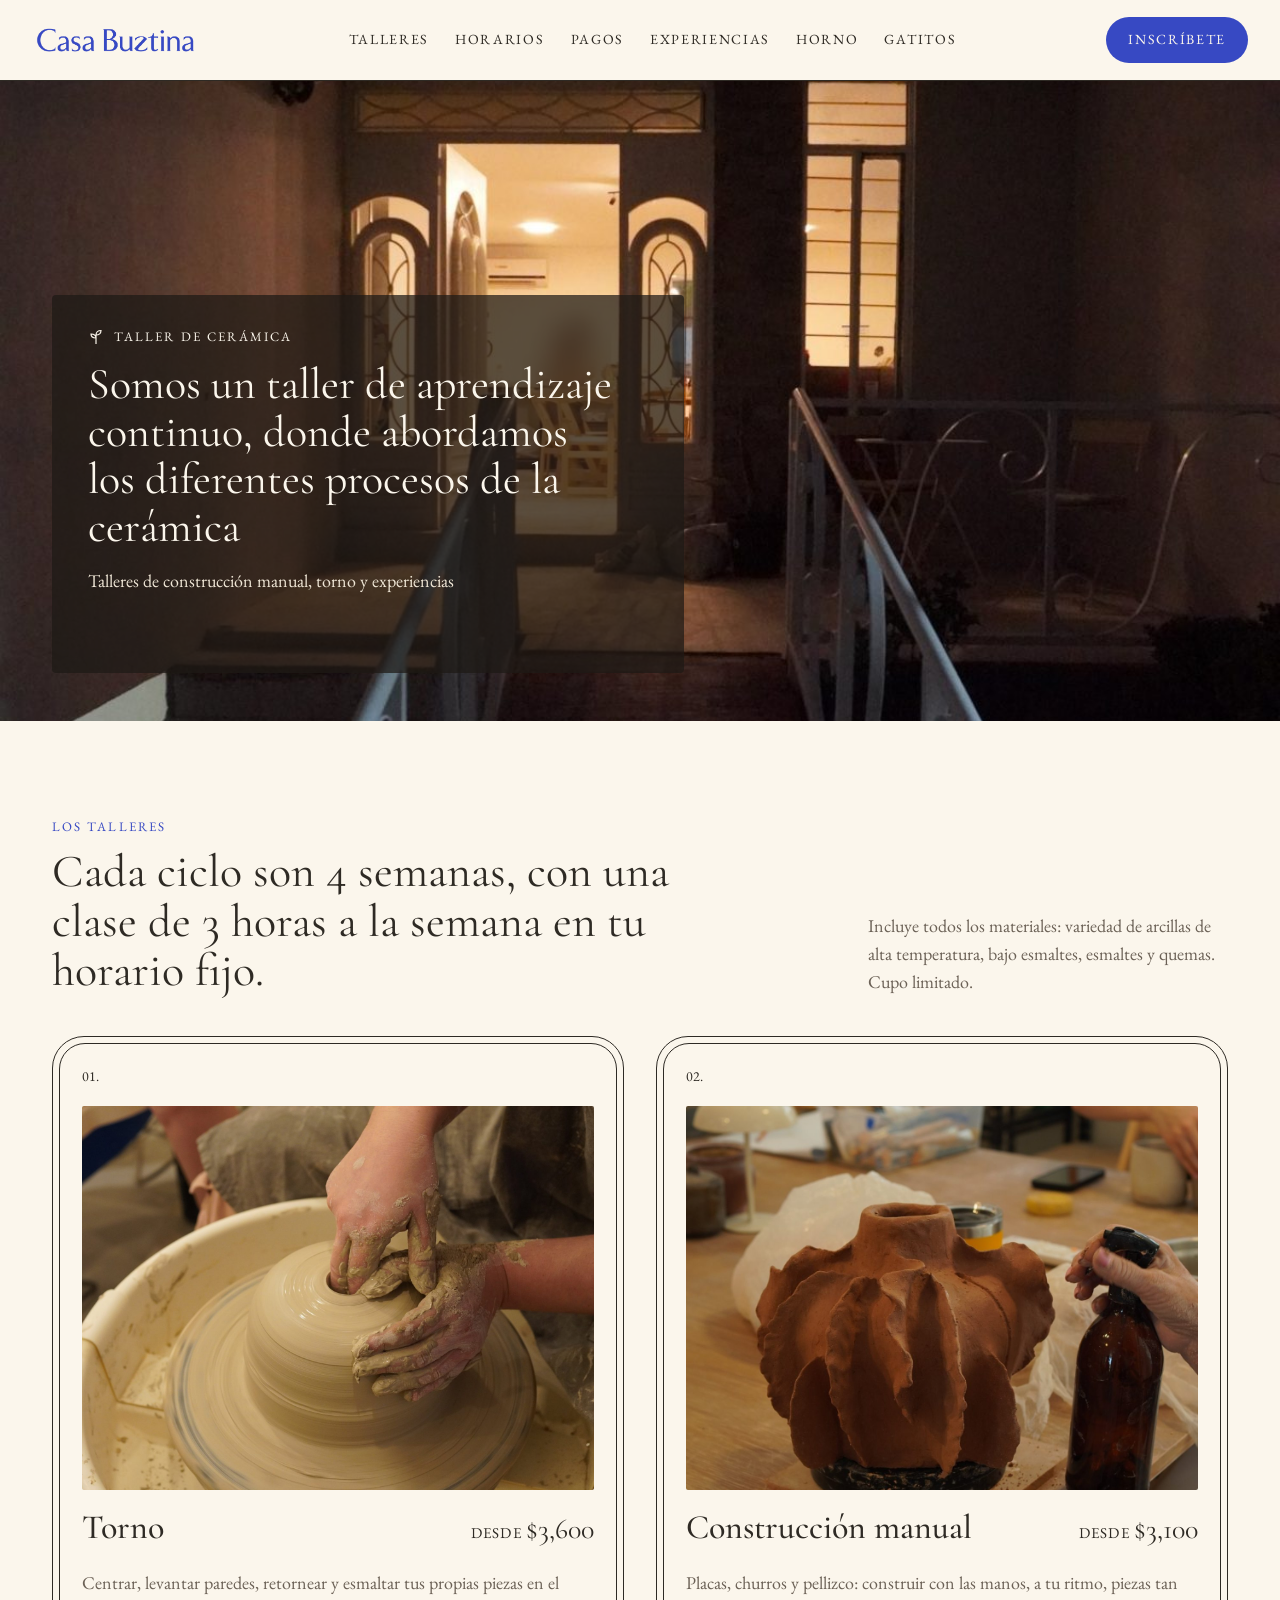
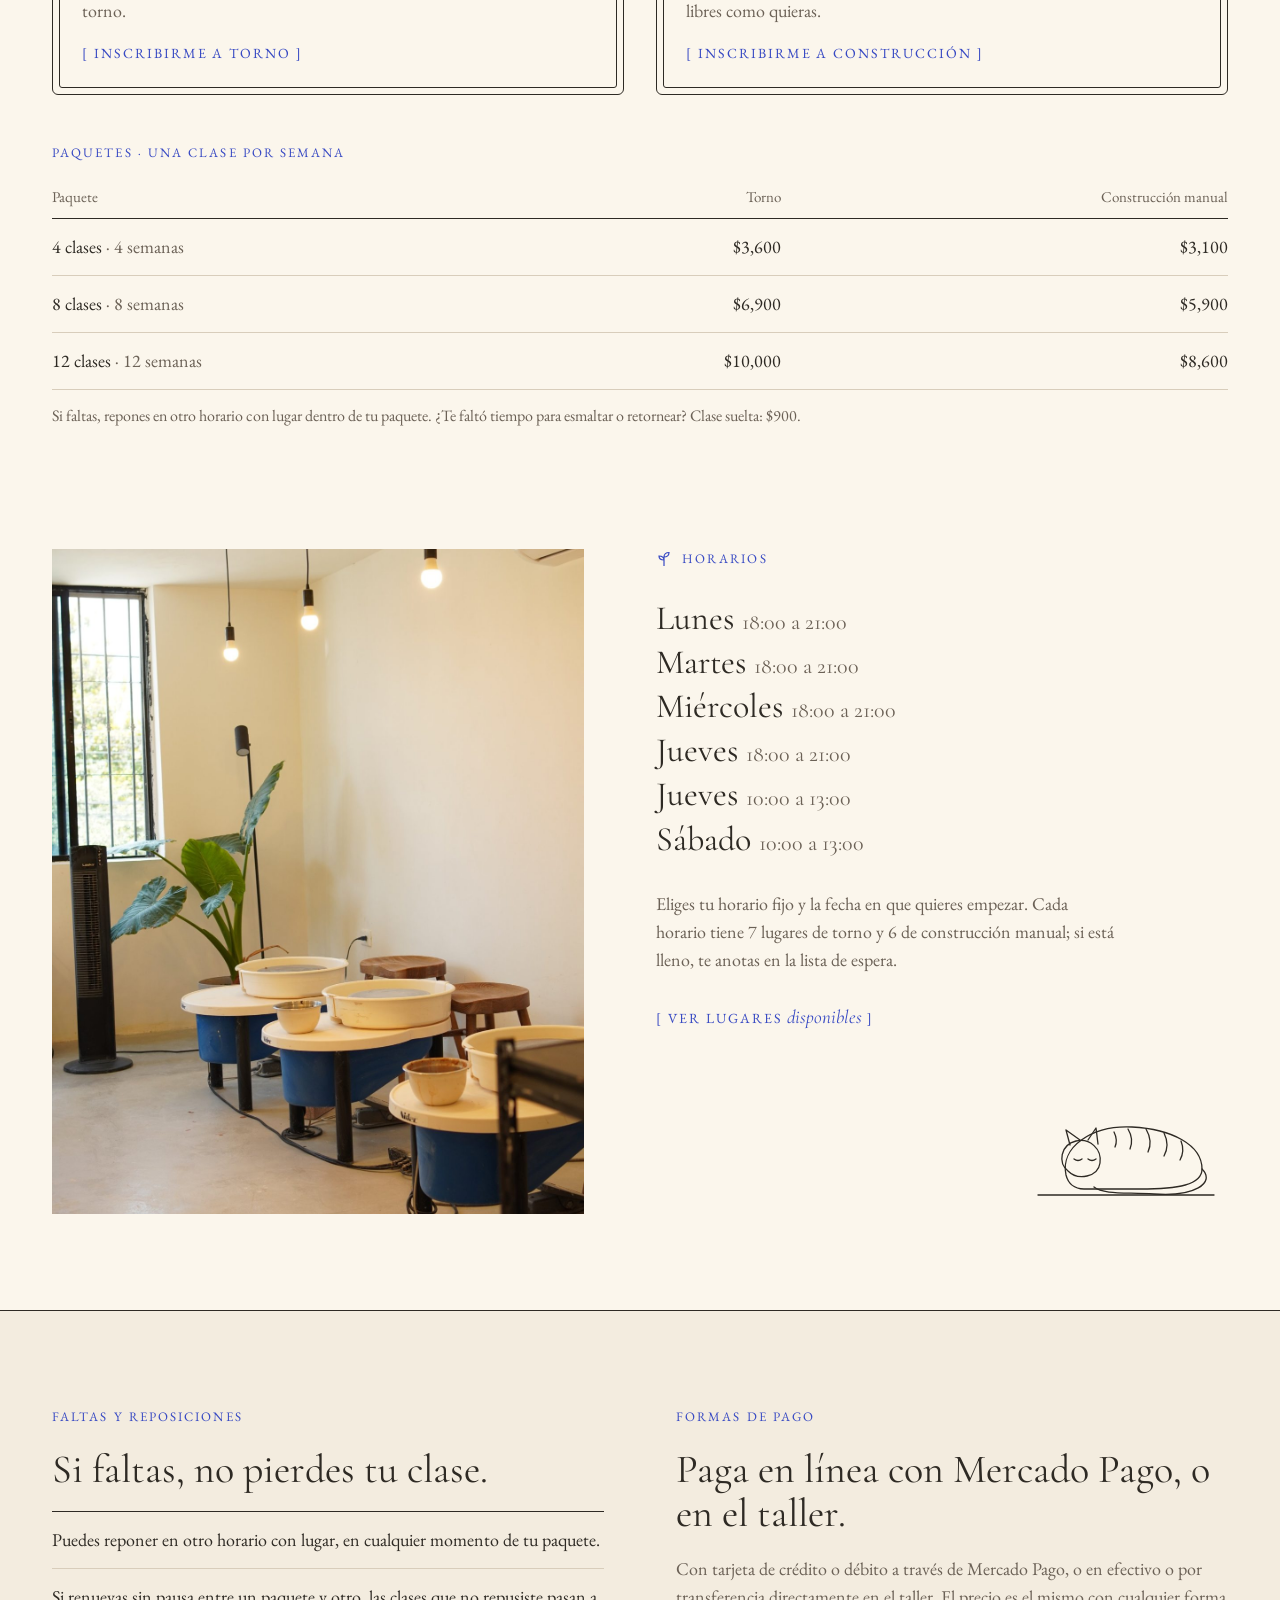
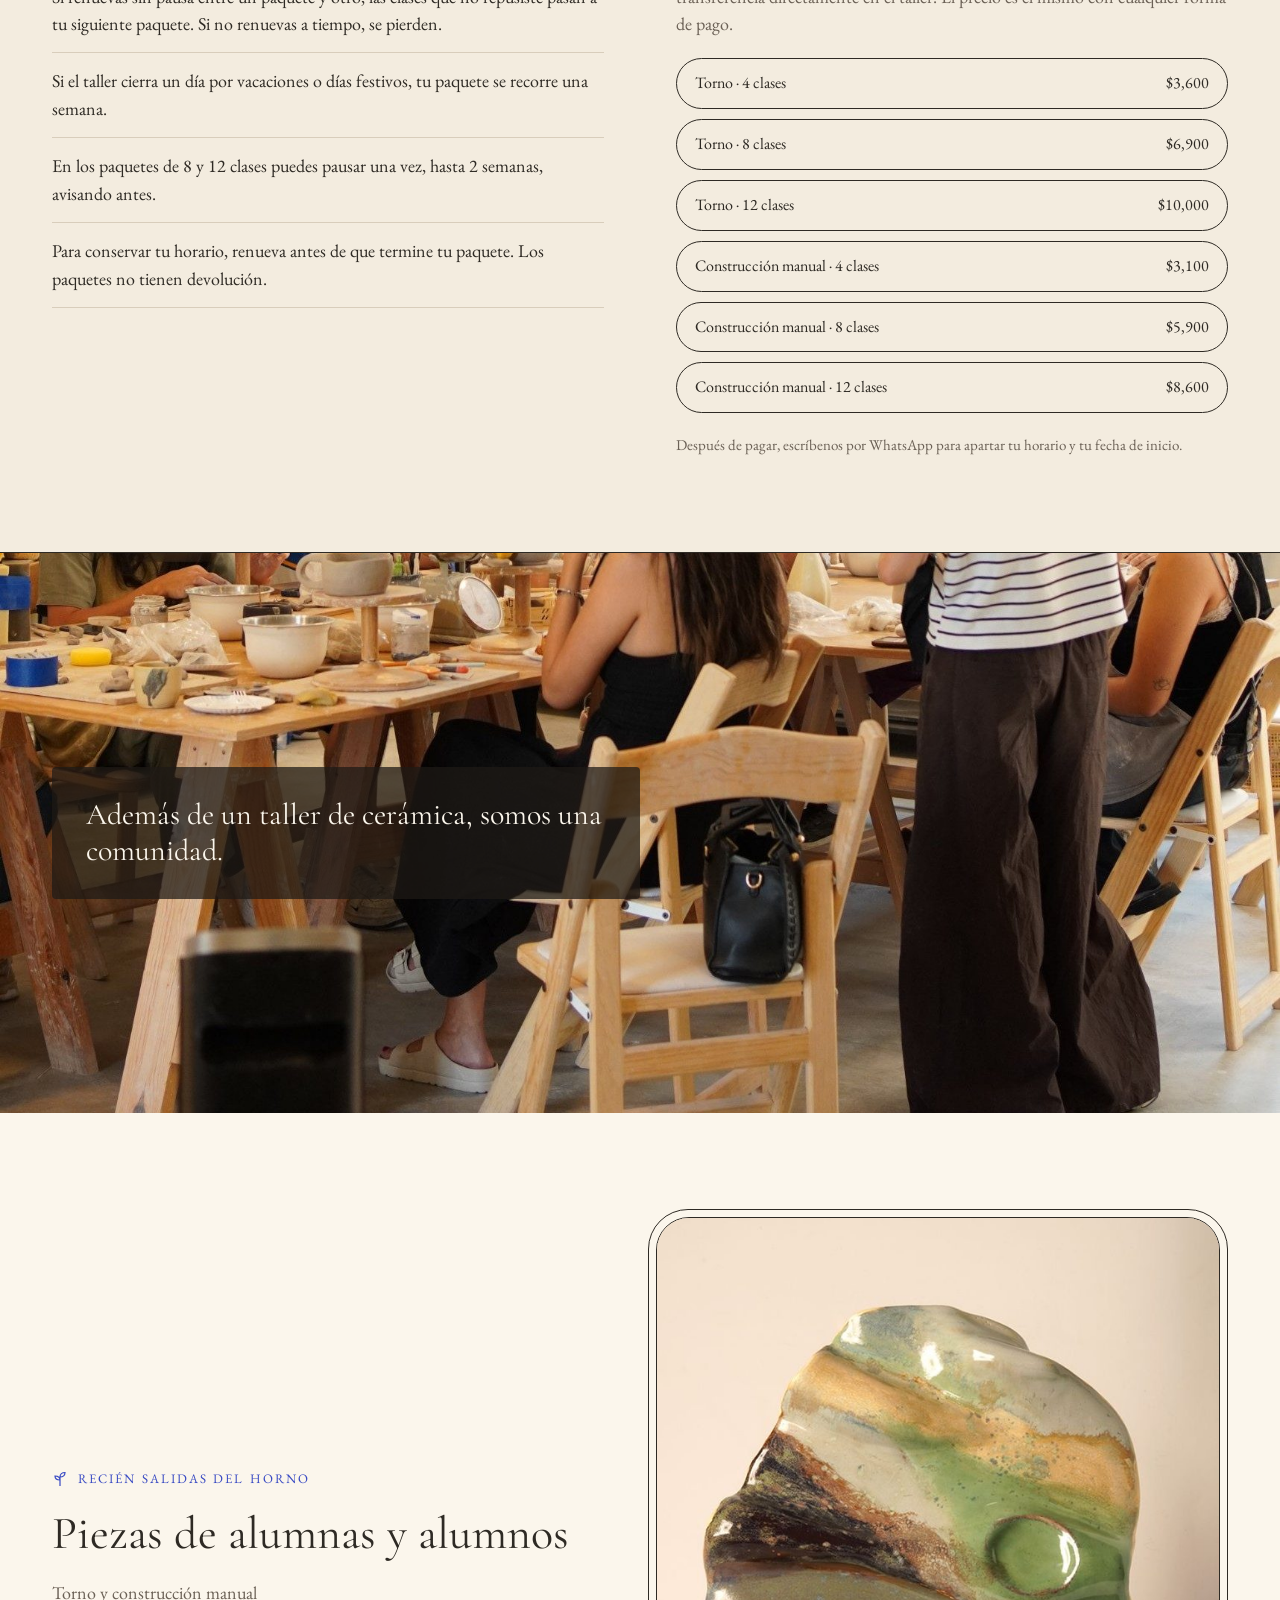
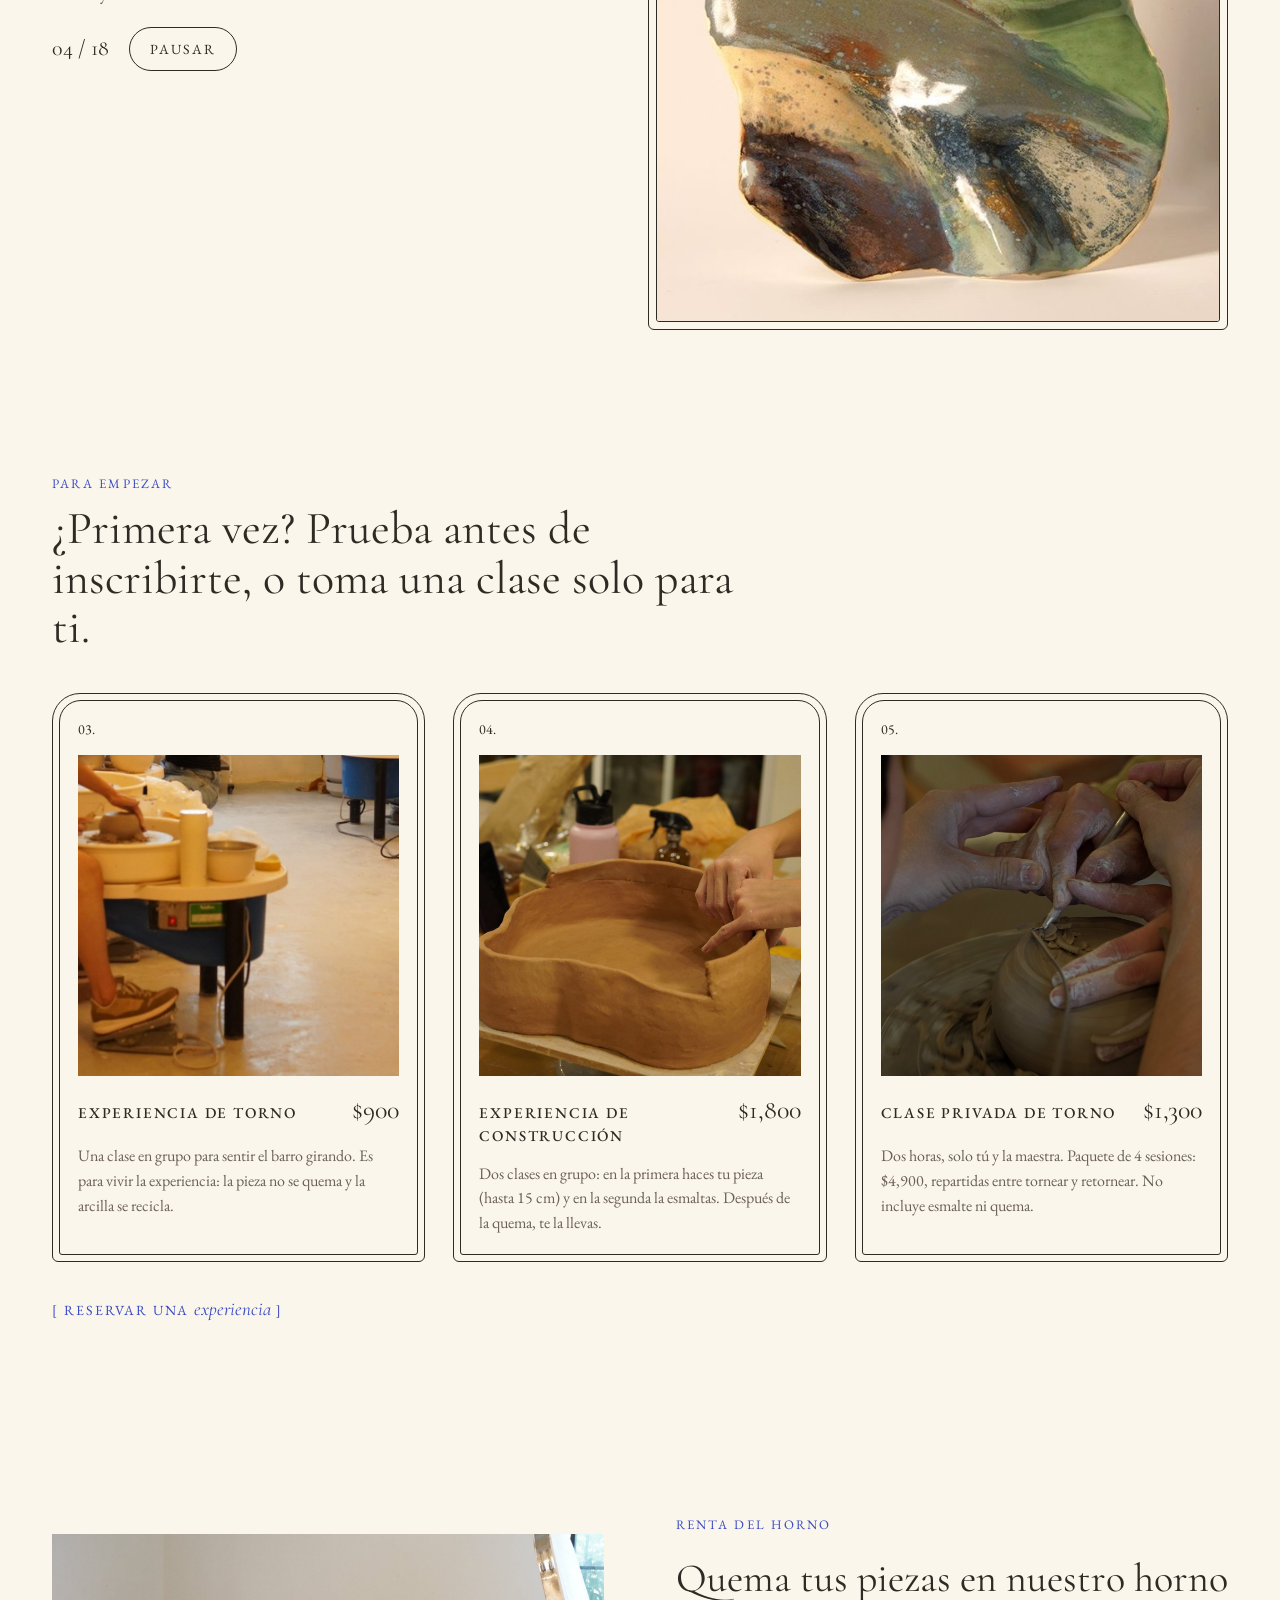
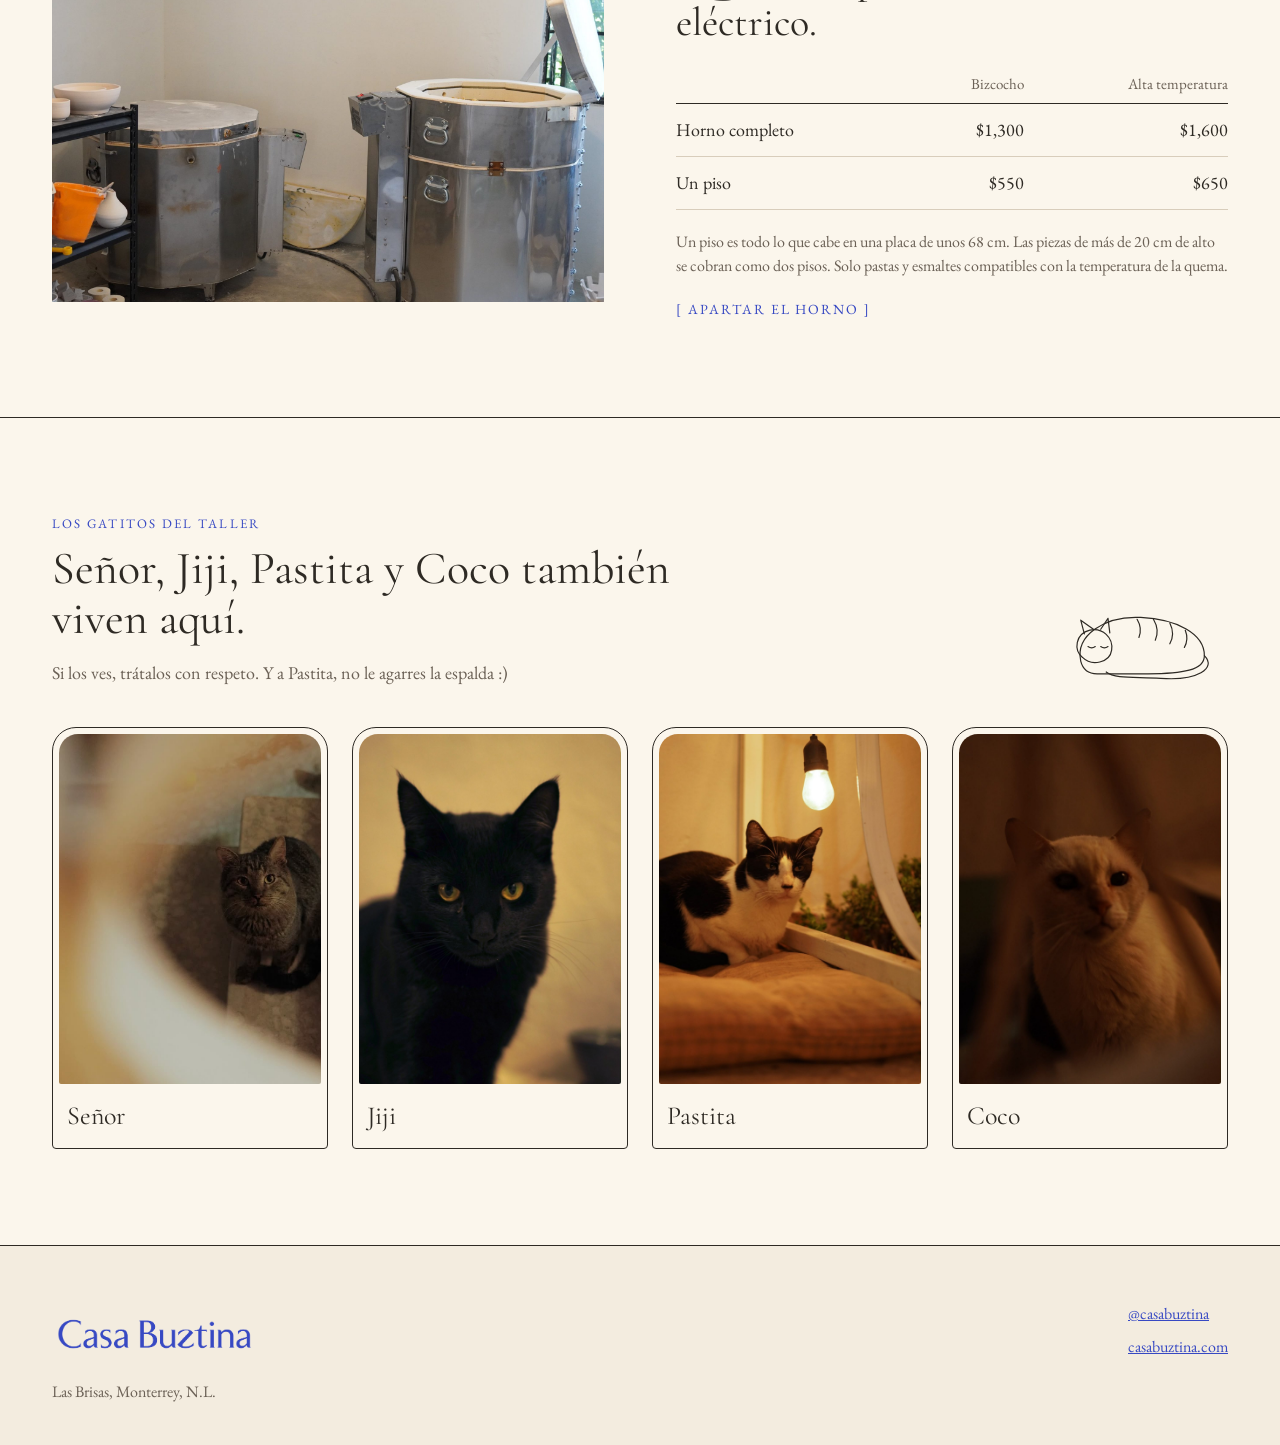
==== commit 0a36e829: "Gatitos: dejar solo sus nombres Co-Authored-By: Claude Opus 5.5 <noreply@anthropic.com> Claude-Sessi" ====
--- a/index.html
+++ b/index.html
@@ -20,7 +20,11 @@
 html{scroll-behavior:smooth}
 @media (prefers-reduced-motion: reduce){html{scroll-behavior:auto}}
 a:focus-visible,button:focus-visible{outline:2px solid #3749C3;outline-offset:3px}
+.solo-movil{display:none!important}
+.carrusel{scrollbar-width:thin}
 @media (max-width: 640px){
+  .solo-escritorio{display:none!important}
+  .solo-movil{display:flex!important}
   h1{font-size:32px!important}
   h2{font-size:34px!important}
   #inicio .dark-box, section [style*="rgba(30,26,22,0.72)"]{padding:24px!important}
@@ -68,7 +72,84 @@
 <p style="margin: 0; max-width: 360px; color: #6B6156">Incluye todos los materiales: variedad de arcillas de alta temperatura, bajo esmaltes, esmaltes y quemas. Cupo limitado.</p>
 </div>
 
-<div style="display: flex; flex-wrap: wrap; gap: 32px">
+<div class="solo-movil" style="flex-direction: column; gap: 10px">
+<p style="margin: 0; font-size: 14px; color: #6B6156">Desliza para ver todos los servicios →</p>
+<div class="carrusel" aria-label="Servicios" style="display: flex; gap: 14px; overflow-x: auto; scroll-snap-type: x mandatory; margin: 0 -32px; padding: 0 32px 10px; scroll-padding: 0 32px">
+<article style="flex: 0 0 82%; scroll-snap-align: start; border: 1px solid #2E2A24; border-radius: 28px 28px 6px 6px; padding: 6px; box-sizing: border-box">
+<div style="border: 1px solid #2E2A24; border-radius: 22px 22px 3px 3px; padding: 16px; display: flex; flex-direction: column; gap: 12px; height: 100%; box-sizing: border-box">
+<p style="margin: 0; font-size: 14px">01.</p>
+<img src="assets/torno-manos.jpg" alt="Manos centrando barro en el torno" loading="lazy" style="width: 100%; aspect-ratio: 4 / 3; object-fit: cover; object-position: center">
+<div style="display: flex; flex-wrap: wrap; justify-content: space-between; align-items: baseline; gap: 4px 10px">
+<h3 style="margin: 0; font-family: 'Cormorant Garamond', Georgia, serif; font-weight: 500; font-size: 26px; line-height: 1.1">Torno</h3>
+<p style="margin: 0; font-family: 'Cormorant Garamond', serif; font-size: 22px; white-space: nowrap">desde $3,600</p>
+</div>
+<p style="margin: 0; font-size: 16px; color: #6B6156">4 semanas, una clase de 3 horas por semana. Materiales y quemas incluidos.</p>
+<a href="https://instagram.com/casabuztina" data-wa="Hola, me gustaría inscribirme a torno en Casa Buztina." target="_blank" rel="noopener" style="margin-top: auto; font-size: 14px; letter-spacing: 0.14em; text-transform: uppercase; text-decoration: none">[ Inscribirme ]</a>
+</div>
+</article>
+<article style="flex: 0 0 82%; scroll-snap-align: start; border: 1px solid #2E2A24; border-radius: 28px 28px 6px 6px; padding: 6px; box-sizing: border-box">
+<div style="border: 1px solid #2E2A24; border-radius: 22px 22px 3px 3px; padding: 16px; display: flex; flex-direction: column; gap: 12px; height: 100%; box-sizing: border-box">
+<p style="margin: 0; font-size: 14px">02.</p>
+<img src="assets/manual-petalos.jpg" alt="Pieza de barro rojo hecha a mano, con pétalos" loading="lazy" style="width: 100%; aspect-ratio: 4 / 3; object-fit: cover; object-position: center 40%">
+<div style="display: flex; flex-wrap: wrap; justify-content: space-between; align-items: baseline; gap: 4px 10px">
+<h3 style="margin: 0; font-family: 'Cormorant Garamond', Georgia, serif; font-weight: 500; font-size: 26px; line-height: 1.1">Construcción manual</h3>
+<p style="margin: 0; font-family: 'Cormorant Garamond', serif; font-size: 22px; white-space: nowrap">desde $3,100</p>
+</div>
+<p style="margin: 0; font-size: 16px; color: #6B6156">4 semanas, una clase de 3 horas por semana. Materiales y quemas incluidos.</p>
+<a href="https://instagram.com/casabuztina" data-wa="Hola, me gustaría inscribirme a construcción manual en Casa Buztina." target="_blank" rel="noopener" style="margin-top: auto; font-size: 14px; letter-spacing: 0.14em; text-transform: uppercase; text-decoration: none">[ Inscribirme ]</a>
+</div>
+</article>
+<article style="flex: 0 0 82%; scroll-snap-align: start; border: 1px solid #2E2A24; border-radius: 28px 28px 6px 6px; padding: 6px; box-sizing: border-box">
+<div style="border: 1px solid #2E2A24; border-radius: 22px 22px 3px 3px; padding: 16px; display: flex; flex-direction: column; gap: 12px; height: 100%; box-sizing: border-box">
+<p style="margin: 0; font-size: 14px">03.</p>
+<img src="assets/tornos-clase.jpg" alt="Alumna trabajando en el torno" loading="lazy" style="width: 100%; aspect-ratio: 4 / 3; object-fit: cover; object-position: center">
+<div style="display: flex; flex-wrap: wrap; justify-content: space-between; align-items: baseline; gap: 4px 10px">
+<h3 style="margin: 0; font-family: 'Cormorant Garamond', Georgia, serif; font-weight: 500; font-size: 26px; line-height: 1.1">Experiencia de torno</h3>
+<p style="margin: 0; font-family: 'Cormorant Garamond', serif; font-size: 22px; white-space: nowrap">$900</p>
+</div>
+<p style="margin: 0; font-size: 16px; color: #6B6156">Una clase en grupo para sentir el barro girando. La pieza no se quema y la arcilla se recicla.</p>
+<a href="https://instagram.com/casabuztina" data-wa="Hola, me gustaría reservar la experiencia de torno en Casa Buztina." target="_blank" rel="noopener" style="margin-top: auto; font-size: 14px; letter-spacing: 0.14em; text-transform: uppercase; text-decoration: none">[ Reservar ]</a>
+</div>
+</article>
+<article style="flex: 0 0 82%; scroll-snap-align: start; border: 1px solid #2E2A24; border-radius: 28px 28px 6px 6px; padding: 6px; box-sizing: border-box">
+<div style="border: 1px solid #2E2A24; border-radius: 22px 22px 3px 3px; padding: 16px; display: flex; flex-direction: column; gap: 12px; height: 100%; box-sizing: border-box">
+<p style="margin: 0; font-size: 14px">04.</p>
+<img src="assets/manual-ondulada.jpg" alt="Manos dando forma a una pieza de barro rojo" loading="lazy" style="width: 100%; aspect-ratio: 4 / 3; object-fit: cover; object-position: center">
+<div style="display: flex; flex-wrap: wrap; justify-content: space-between; align-items: baseline; gap: 4px 10px">
+<h3 style="margin: 0; font-family: 'Cormorant Garamond', Georgia, serif; font-weight: 500; font-size: 26px; line-height: 1.1">Experiencia de construcción</h3>
+<p style="margin: 0; font-family: 'Cormorant Garamond', serif; font-size: 22px; white-space: nowrap">$1,800</p>
+</div>
+<p style="margin: 0; font-size: 16px; color: #6B6156">Dos clases: haces tu pieza (hasta 15 cm) y la esmaltas. Te la llevas después de la quema.</p>
+<a href="https://instagram.com/casabuztina" data-wa="Hola, me gustaría reservar la experiencia de construcción manual en Casa Buztina." target="_blank" rel="noopener" style="margin-top: auto; font-size: 14px; letter-spacing: 0.14em; text-transform: uppercase; text-decoration: none">[ Reservar ]</a>
+</div>
+</article>
+<article style="flex: 0 0 82%; scroll-snap-align: start; border: 1px solid #2E2A24; border-radius: 28px 28px 6px 6px; padding: 6px; box-sizing: border-box">
+<div style="border: 1px solid #2E2A24; border-radius: 22px 22px 3px 3px; padding: 16px; display: flex; flex-direction: column; gap: 12px; height: 100%; box-sizing: border-box">
+<p style="margin: 0; font-size: 14px">05.</p>
+<img src="assets/retorneado.jpg" alt="Manos retorneando una pieza en el torno" loading="lazy" style="width: 100%; aspect-ratio: 4 / 3; object-fit: cover; object-position: center">
+<div style="display: flex; flex-wrap: wrap; justify-content: space-between; align-items: baseline; gap: 4px 10px">
+<h3 style="margin: 0; font-family: 'Cormorant Garamond', Georgia, serif; font-weight: 500; font-size: 26px; line-height: 1.1">Clase privada de torno</h3>
+<p style="margin: 0; font-family: 'Cormorant Garamond', serif; font-size: 22px; white-space: nowrap">$1,300</p>
+</div>
+<p style="margin: 0; font-size: 16px; color: #6B6156">Dos horas, solo tú y la maestra. Paquete de 4 sesiones: $4,900. No incluye esmalte ni quema.</p>
+<a href="https://instagram.com/casabuztina" data-wa="Hola, me gustaría reservar una clase privada de torno en Casa Buztina." target="_blank" rel="noopener" style="margin-top: auto; font-size: 14px; letter-spacing: 0.14em; text-transform: uppercase; text-decoration: none">[ Reservar ]</a>
+</div>
+</article>
+<article style="flex: 0 0 82%; scroll-snap-align: start; border: 1px solid #2E2A24; border-radius: 28px 28px 6px 6px; padding: 6px; box-sizing: border-box">
+<div style="border: 1px solid #2E2A24; border-radius: 22px 22px 3px 3px; padding: 16px; display: flex; flex-direction: column; gap: 12px; height: 100%; box-sizing: border-box">
+<p style="margin: 0; font-size: 14px">06.</p>
+<img src="assets/hornos.jpg" alt="Los hornos eléctricos del taller" loading="lazy" style="width: 100%; aspect-ratio: 4 / 3; object-fit: cover; object-position: center">
+<div style="display: flex; flex-wrap: wrap; justify-content: space-between; align-items: baseline; gap: 4px 10px">
+<h3 style="margin: 0; font-family: 'Cormorant Garamond', Georgia, serif; font-weight: 500; font-size: 26px; line-height: 1.1">Renta del horno</h3>
+<p style="margin: 0; font-family: 'Cormorant Garamond', serif; font-size: 22px; white-space: nowrap">desde $550</p>
+</div>
+<p style="margin: 0; font-size: 16px; color: #6B6156">Un piso o el horno completo, en bizcocho o alta temperatura.</p>
+<a href="#horno" style="margin-top: auto; font-size: 14px; letter-spacing: 0.14em; text-transform: uppercase; text-decoration: none">[ Ver precios ]</a>
+</div>
+</article>
+</div>
+</div>
+<div class="solo-escritorio" style="display: flex; flex-wrap: wrap; gap: 32px">
 <article style="flex: 1 1 420px; min-width: 0; border: 1px solid #2E2A24; border-radius: 32px 32px 6px 6px; padding: 6px">
 <div style="border: 1px solid #2E2A24; border-radius: 26px 26px 3px 3px; padding: 22px; display: flex; flex-direction: column; gap: 18px; height: 100%; box-sizing: border-box">
 <p style="margin: 0; font-size: 14px">01.</p>
@@ -220,7 +301,7 @@
 </div>
 </section>
 
-<section id="experiencias" style="max-width: 1240px; margin: 0 auto; padding: 96px 32px; box-sizing: border-box">
+<section id="experiencias" class="solo-escritorio" style="max-width: 1240px; margin: 0 auto; padding: 96px 32px; box-sizing: border-box">
 <p style="margin: 0 0 10px; font-size: 13px; letter-spacing: 0.16em; text-transform: uppercase; color: #3749C3">Para empezar</p>
 <h2 style="margin: 0 0 40px; max-width: 720px; font-family: 'Cormorant Garamond', Georgia, serif; font-weight: 400; font-size: 46px; line-height: 1.08">¿Primera vez? Prueba antes de inscribirte, o toma una clase solo para ti.</h2>
 <div style="display: grid; grid-template-columns: repeat(auto-fit, minmax(280px, 1fr)); gap: 28px">
@@ -314,19 +395,19 @@
 <div style="display: grid; grid-template-columns: repeat(auto-fit, minmax(220px, 1fr)); gap: 24px">
 <figure style="margin: 0; border: 1px solid #2E2A24; border-radius: 24px 24px 4px 4px; padding: 6px">
 <img src="assets/gato-senor.jpg" alt="Señor, un gato atigrado gris" style="width: 100%; aspect-ratio: 3 / 4; object-fit: cover; object-position: 75% 55%; border-radius: 19px 19px 2px 2px">
-<figcaption style="padding: 12px 8px 6px; display: flex; justify-content: space-between; align-items: baseline"><span style="font-family: 'Cormorant Garamond', serif; font-size: 26px">Señor</span><span style="font-size: 14px; color: #6B6156">el atigrado</span></figcaption>
+<figcaption style="padding: 12px 8px 6px; display: flex; justify-content: space-between; align-items: baseline"><span style="font-family: 'Cormorant Garamond', serif; font-size: 26px">Señor</span></figcaption>
 </figure>
 <figure style="margin: 0; border: 1px solid #2E2A24; border-radius: 24px 24px 4px 4px; padding: 6px">
 <img src="assets/gato-jiji.jpg" alt="Jiji, un gato negro de ojos amarillos" style="width: 100%; aspect-ratio: 3 / 4; object-fit: cover; border-radius: 19px 19px 2px 2px">
-<figcaption style="padding: 12px 8px 6px; display: flex; justify-content: space-between; align-items: baseline"><span style="font-family: 'Cormorant Garamond', serif; font-size: 26px">Jiji</span><span style="font-size: 14px; color: #6B6156">el negro</span></figcaption>
+<figcaption style="padding: 12px 8px 6px; display: flex; justify-content: space-between; align-items: baseline"><span style="font-family: 'Cormorant Garamond', serif; font-size: 26px">Jiji</span></figcaption>
 </figure>
 <figure style="margin: 0; border: 1px solid #2E2A24; border-radius: 24px 24px 4px 4px; padding: 6px">
 <img src="assets/gato-pastita.jpg" alt="Pastita, una gata blanco con negro echada en un cojín" style="width: 100%; aspect-ratio: 3 / 4; object-fit: cover; object-position: 35% 50%; border-radius: 19px 19px 2px 2px">
-<figcaption style="padding: 12px 8px 6px; display: flex; justify-content: space-between; align-items: baseline"><span style="font-family: 'Cormorant Garamond', serif; font-size: 26px">Pastita</span><span style="font-size: 14px; color: #6B6156">blanco con negro</span></figcaption>
+<figcaption style="padding: 12px 8px 6px; display: flex; justify-content: space-between; align-items: baseline"><span style="font-family: 'Cormorant Garamond', serif; font-size: 26px">Pastita</span></figcaption>
 </figure>
 <figure style="margin: 0; border: 1px solid #2E2A24; border-radius: 24px 24px 4px 4px; padding: 6px">
 <img src="assets/gato-coco.jpg" alt="Coco, un gato blanco" style="width: 100%; aspect-ratio: 3 / 4; object-fit: cover; border-radius: 19px 19px 2px 2px">
-<figcaption style="padding: 12px 8px 6px; display: flex; justify-content: space-between; align-items: baseline"><span style="font-family: 'Cormorant Garamond', serif; font-size: 26px">Coco</span><span style="font-size: 14px; color: #6B6156">el blanco</span></figcaption>
+<figcaption style="padding: 12px 8px 6px; display: flex; justify-content: space-between; align-items: baseline"><span style="font-family: 'Cormorant Garamond', serif; font-size: 26px">Coco</span></figcaption>
 </figure>
 </div>
 </div>
@@ -365,6 +446,10 @@
     var a = document.querySelector('a[data-mp="' + k + '"]');
     if (a && MERCADOPAGO[k]) { a.href = MERCADOPAGO[k]; a.removeAttribute('data-wa'); }
   });
+  if (window.matchMedia && window.matchMedia('(max-width: 640px)').matches) {
+    var exp = document.querySelector('nav a[href="#experiencias"]');
+    if (exp) exp.href = '#talleres';
+  }
   if (DIRECCION) { var d = document.getElementById('direccion'); d.textContent = DIRECCION; d.hidden = false; }
   var slides = document.querySelectorAll('#piezas .slide');
   var contador = document.getElementById('contador');
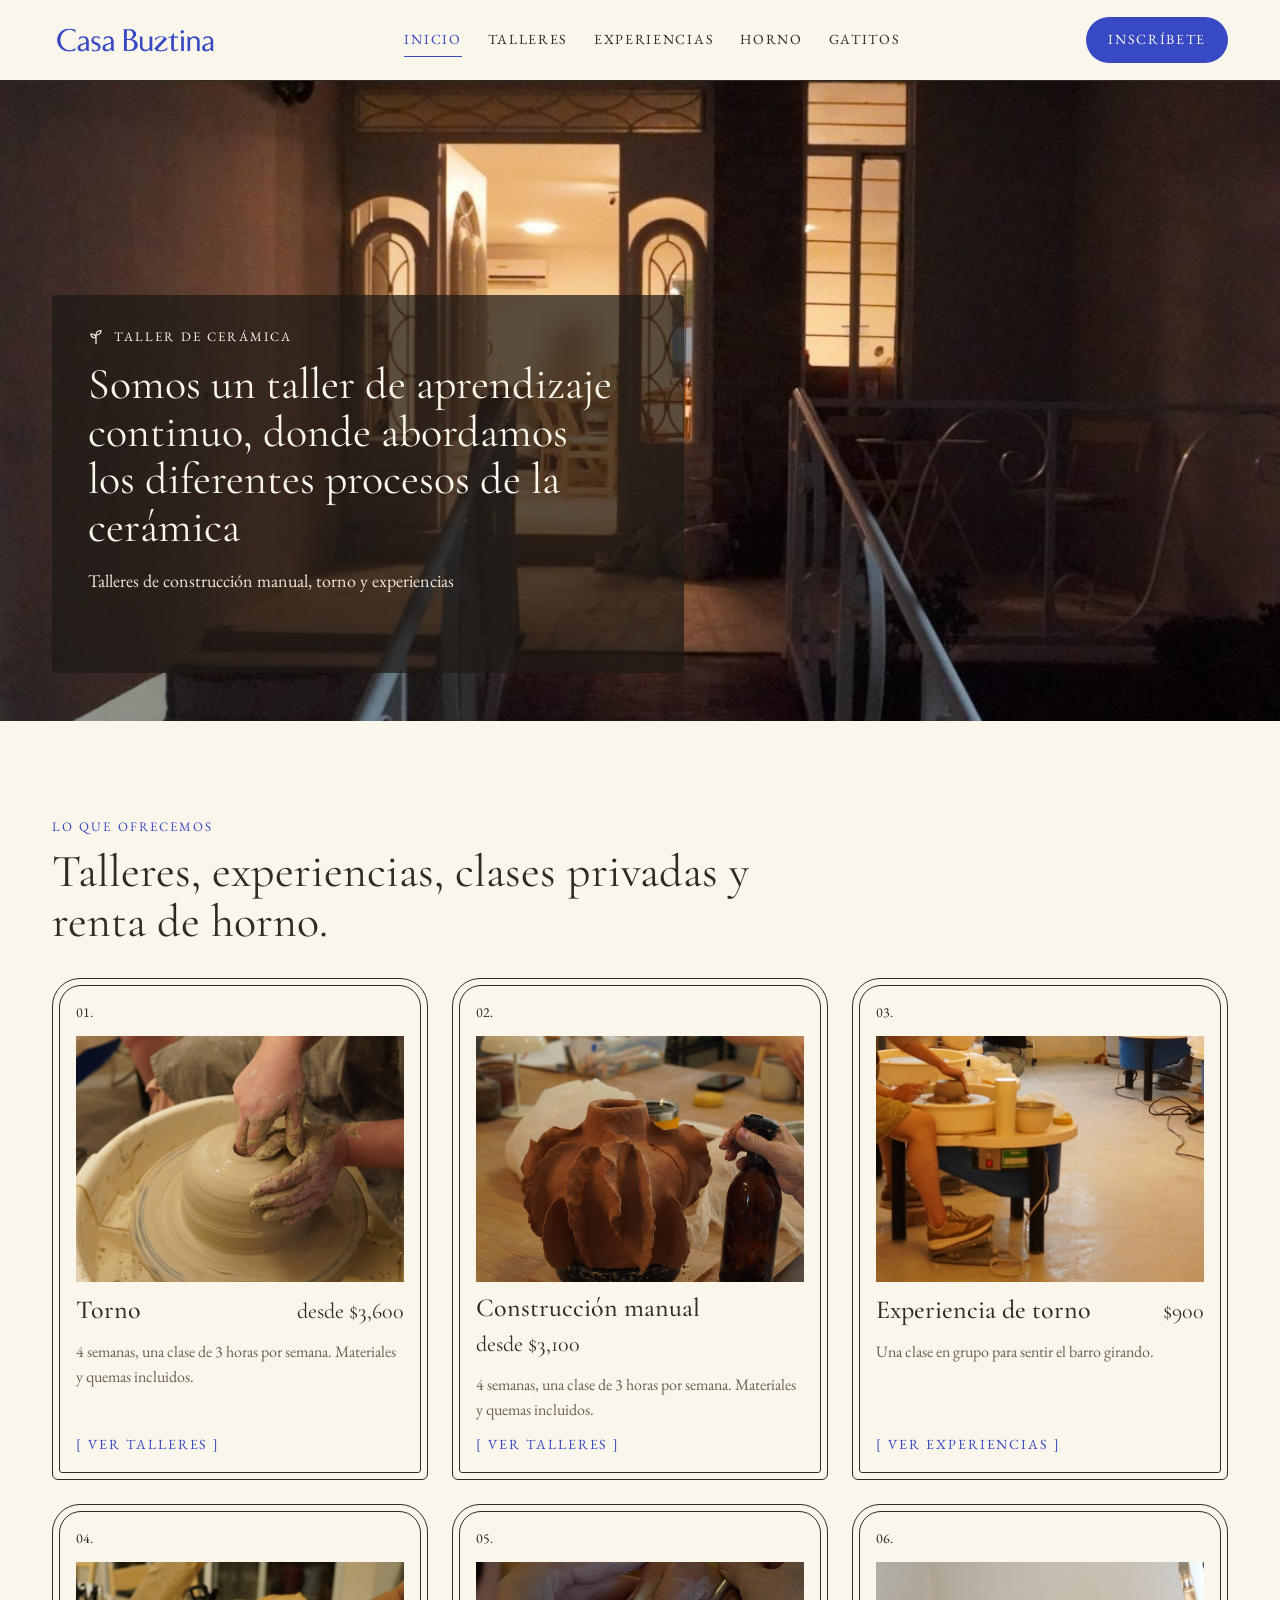
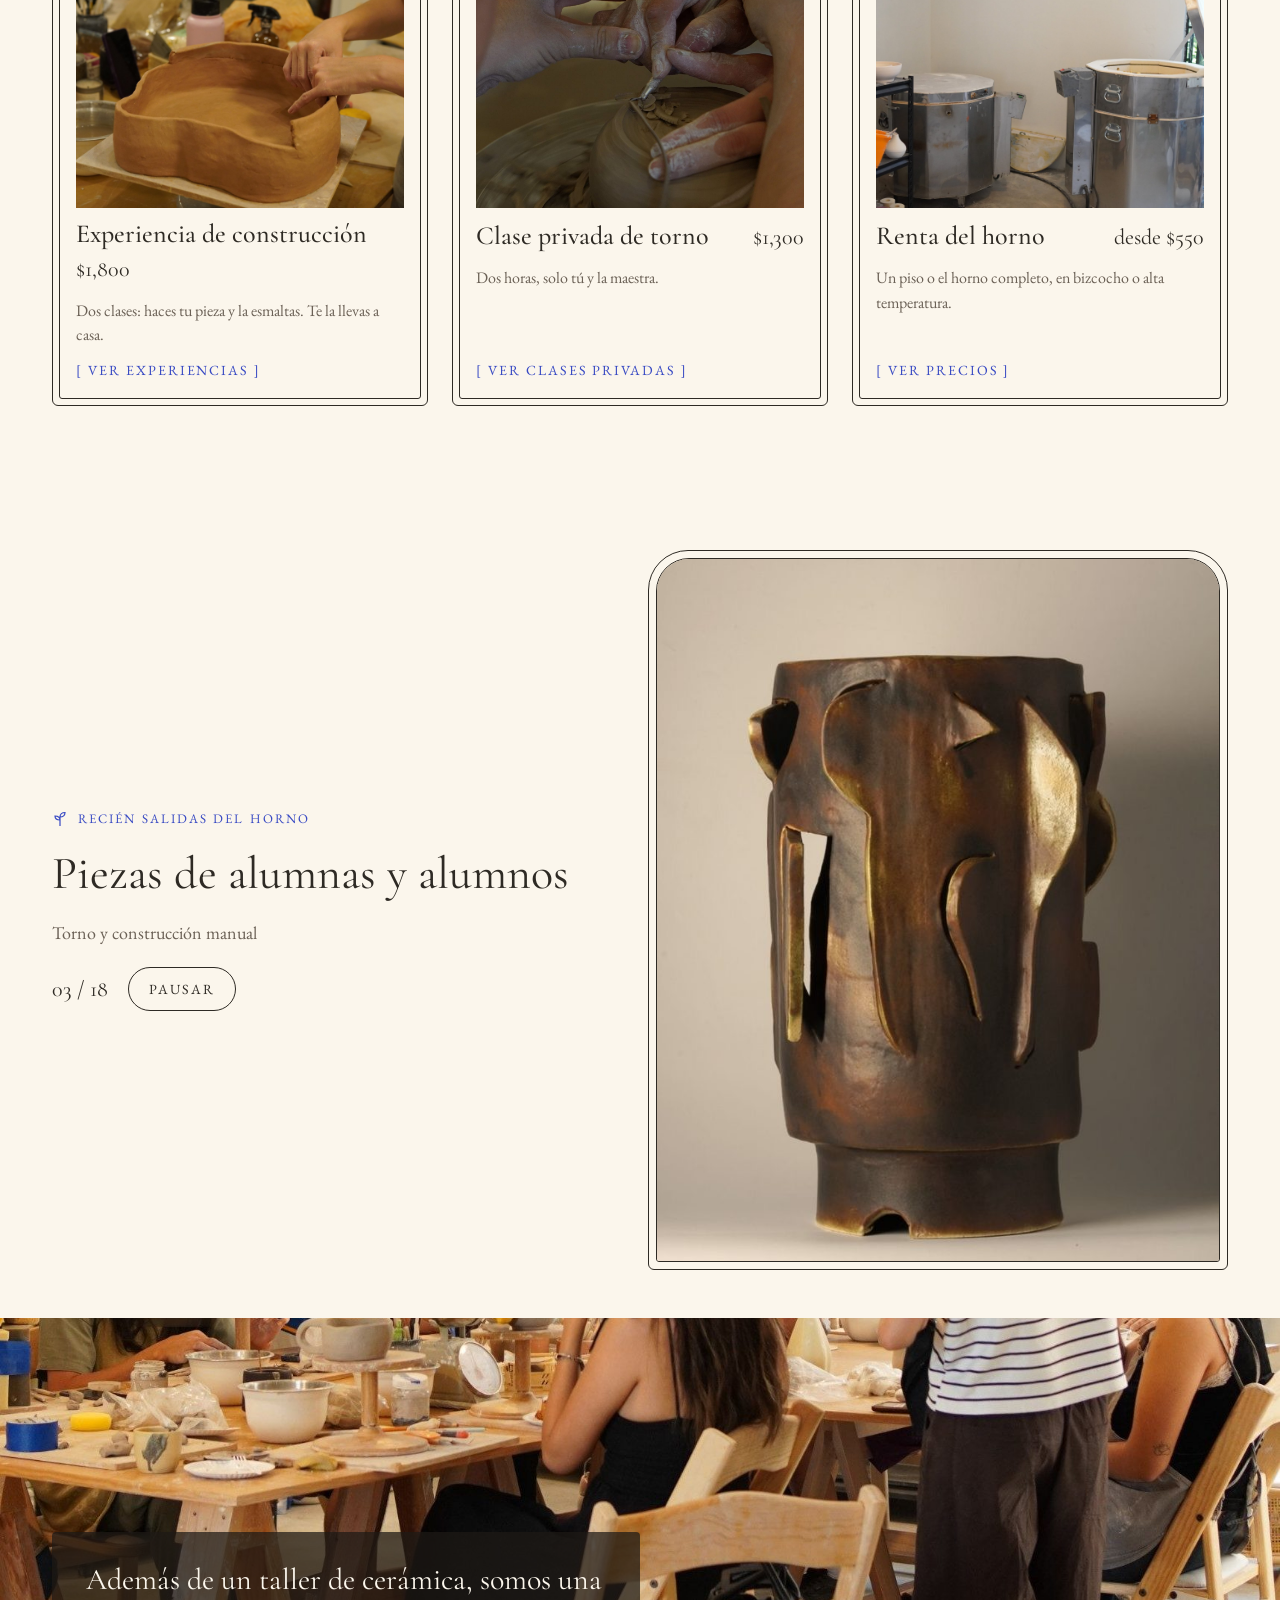
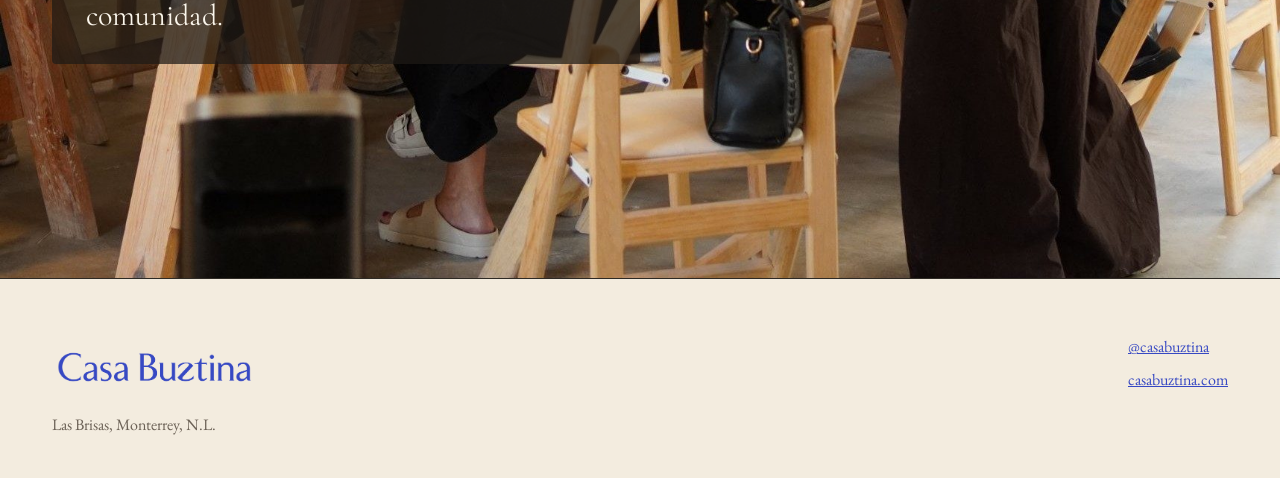
==== commit b19e6d06: "Sitio de varias páginas con menú: Inicio, Talleres, Experiencias, Horno y Gatitos Co-Authored-By: Cl" ====
--- a/index.html
+++ b/index.html
@@ -4,53 +4,35 @@
 <meta charset="utf-8">
 <meta name="viewport" content="width=device-width, initial-scale=1">
 <title>Casa Buztina · Taller de cerámica</title>
-<meta name="description" content="Casa Buztina, taller de cerámica: talleres de torno y construcción manual, experiencias, clases privadas y renta de horno.">
+<meta name="description" content="Casa Buztina, taller de cerámica en Monterrey: talleres de torno y construcción manual, experiencias, clases privadas y renta de horno.">
 <meta property="og:title" content="Casa Buztina · Taller de cerámica">
-<meta property="og:description" content="Talleres de construcción manual, torno y experiencias.">
+<meta property="og:description" content="Casa Buztina, taller de cerámica en Monterrey: talleres de torno y construcción manual, experiencias, clases privadas y renta de horno.">
 <meta property="og:image" content="assets/hero-entrada.jpg">
 <link rel="icon" href="assets/logo.png">
 <link rel="preconnect" href="https://fonts.googleapis.com">
 <link href="https://fonts.googleapis.com/css2?family=Cormorant+Garamond:ital,wght@0,400;0,500;1,400;1,500&amp;family=EB+Garamond:ital,wght@0,400;0,500;1,400&amp;display=swap" rel="stylesheet">
-<style>
-body{margin:0;background:#FBF6EC;color:#2E2A24;font-family:"EB Garamond",Georgia,serif}
-a{color:#3749C3}a:hover{color:#26348F}
-img{display:block}
-</style>
-<style>
-html{scroll-behavior:smooth}
-@media (prefers-reduced-motion: reduce){html{scroll-behavior:auto}}
-a:focus-visible,button:focus-visible{outline:2px solid #3749C3;outline-offset:3px}
-.solo-movil{display:none!important}
-.carrusel{scrollbar-width:thin}
-@media (max-width: 640px){
-  .solo-escritorio{display:none!important}
-  .solo-movil{display:flex!important}
-  h1{font-size:32px!important}
-  h2{font-size:34px!important}
-  #inicio .dark-box, section [style*="rgba(30,26,22,0.72)"]{padding:24px!important}
-}
-</style>
+<link rel="stylesheet" href="assets/sitio.css">
+<script src="assets/sitio.js" defer></script>
 </head>
-<body id="top">
-<div style="background: #FBF6EC; color: #2E2A24; font-family: 'EB Garamond', Georgia, serif; font-size: 18px; line-height: 1.55">
-
-<header style="border-bottom: 1px solid #2E2A24; background: #FBF6EC">
-<div style="max-width: 1240px; margin: 0 auto; padding: 14px 32px; display: flex; flex-wrap: wrap; align-items: center; justify-content: space-between; gap: 16px 32px">
-<a href="#top" aria-label="Casa Buztina, inicio" style="display: block"><img src="assets/logo.png" alt="Casa Buztina" style="height: 52px; width: auto"></a>
-<nav aria-label="Secciones" style="display: flex; flex-wrap: wrap; gap: 6px 26px; font-size: 14px; letter-spacing: 0.12em; text-transform: uppercase">
-<a href="#talleres" style="color: #2E2A24; text-decoration: none">Talleres</a>
-<a href="#horarios" style="color: #2E2A24; text-decoration: none">Horarios</a>
-<a href="#pagos" style="color: #2E2A24; text-decoration: none">Pagos</a>
-<a href="#experiencias" style="color: #2E2A24; text-decoration: none">Experiencias</a>
-<a href="#horno" style="color: #2E2A24; text-decoration: none">Horno</a>
-<a href="#gatitos" style="color: #2E2A24; text-decoration: none">Gatitos</a>
+<body>
+<div class="pagina">
+<header class="cabecera">
+<div class="cabecera-in">
+<a href="index.html" aria-label="Casa Buztina, inicio" class="logo"><img src="assets/logo.png" alt="Casa Buztina" style="height: 52px; width: auto"></a>
+<nav id="menu" aria-label="Menú principal">
+<a href="index.html" aria-current="page">Inicio</a>
+<a href="talleres.html">Talleres</a>
+<a href="experiencias.html">Experiencias</a>
+<a href="horno.html">Horno</a>
+<a href="gatitos.html">Gatitos</a>
 </nav>
-<div style="display: flex; align-items: center; gap: 20px; font-size: 14px; letter-spacing: 0.12em; text-transform: uppercase">
+<div class="acciones">
 <a href="https://instagram.com/casabuztina" data-wa="Hola, me gustaría inscribirme a un taller en Casa Buztina." target="_blank" rel="noopener" style="background: #3749C3; color: #FBF6EC; text-decoration: none; padding: 12px 22px; border-radius: 999px; min-height: 44px; box-sizing: border-box; display: inline-flex; align-items: center">Inscríbete</a>
+<button type="button" class="menu-btn" aria-expanded="false" aria-controls="menu" aria-label="Abrir menú"><svg width="22" height="22" viewBox="0 0 22 22" fill="none" stroke="currentColor" stroke-width="1.6" aria-hidden="true"><path d="M3 6h16M3 11h16M3 16h16"></path></svg></button>
 </div>
 </div>
 </header>
-
+<main>
 <section id="inicio" style="position: relative; min-height: 640px; display: flex; align-items: flex-end; overflow: hidden; background: #1E1A16">
 <img src="assets/hero-entrada.jpg" alt="La entrada de Casa Buztina de noche, con la puerta abierta y el taller iluminado" style="position: absolute; inset: 0; width: 100%; height: 100%; object-fit: cover; object-position: center 45%">
 <div style="position: relative; max-width: 1240px; width: 100%; margin: 0 auto; padding: 48px 32px; box-sizing: border-box">
@@ -63,19 +45,12 @@
 </div>
 </section>
 
-<section id="talleres" style="max-width: 1240px; margin: 0 auto; padding: 96px 32px 72px; box-sizing: border-box">
-<div style="display: flex; flex-wrap: wrap; justify-content: space-between; align-items: flex-end; gap: 16px 48px; margin-bottom: 40px">
-<div style="max-width: 640px">
-<p style="margin: 0 0 10px; font-size: 13px; letter-spacing: 0.16em; text-transform: uppercase; color: #3749C3">Los talleres</p>
-<h2 style="margin: 0; font-family: 'Cormorant Garamond', Georgia, serif; font-weight: 400; font-size: 46px; line-height: 1.08">Cada ciclo son 4 semanas, con una clase de 3 horas a la semana en tu horario fijo.</h2>
-</div>
-<p style="margin: 0; max-width: 360px; color: #6B6156">Incluye todos los materiales: variedad de arcillas de alta temperatura, bajo esmaltes, esmaltes y quemas. Cupo limitado.</p>
-</div>
-
-<div class="solo-movil" style="flex-direction: column; gap: 10px">
-<p style="margin: 0; font-size: 14px; color: #6B6156">Desliza para ver todos los servicios →</p>
-<div class="carrusel" aria-label="Servicios" style="display: flex; gap: 14px; overflow-x: auto; scroll-snap-type: x mandatory; margin: 0 -32px; padding: 0 32px 10px; scroll-padding: 0 32px">
-<article style="flex: 0 0 82%; scroll-snap-align: start; border: 1px solid #2E2A24; border-radius: 28px 28px 6px 6px; padding: 6px; box-sizing: border-box">
+<section id="servicios" style="max-width: 1240px; margin: 0 auto; padding: 96px 32px 48px; box-sizing: border-box">
+<p style="margin: 0 0 10px; font-size: 13px; letter-spacing: 0.16em; text-transform: uppercase; color: #3749C3">Lo que ofrecemos</p>
+<h2 style="margin: 0 0 32px; max-width: 720px; font-family: 'Cormorant Garamond', Georgia, serif; font-weight: 400; font-size: 46px; line-height: 1.08">Talleres, experiencias, clases privadas y renta de horno.</h2>
+<p class="solo-movil" style="margin: 0 0 10px; font-size: 14px; color: #6B6156">Desliza para ver todos los servicios →</p>
+<div class="servicios" aria-label="Servicios">
+<article style="border: 1px solid #2E2A24; border-radius: 28px 28px 6px 6px; padding: 6px; box-sizing: border-box">
 <div style="border: 1px solid #2E2A24; border-radius: 22px 22px 3px 3px; padding: 16px; display: flex; flex-direction: column; gap: 12px; height: 100%; box-sizing: border-box">
 <p style="margin: 0; font-size: 14px">01.</p>
 <img src="assets/torno-manos.jpg" alt="Manos centrando barro en el torno" loading="lazy" style="width: 100%; aspect-ratio: 4 / 3; object-fit: cover; object-position: center">
@@ -84,10 +59,10 @@
 <p style="margin: 0; font-family: 'Cormorant Garamond', serif; font-size: 22px; white-space: nowrap">desde $3,600</p>
 </div>
 <p style="margin: 0; font-size: 16px; color: #6B6156">4 semanas, una clase de 3 horas por semana. Materiales y quemas incluidos.</p>
-<a href="https://instagram.com/casabuztina" data-wa="Hola, me gustaría inscribirme a torno en Casa Buztina." target="_blank" rel="noopener" style="margin-top: auto; font-size: 14px; letter-spacing: 0.14em; text-transform: uppercase; text-decoration: none">[ Inscribirme ]</a>
+<a href="talleres.html" style="margin-top: auto; font-size: 14px; letter-spacing: 0.14em; text-transform: uppercase; text-decoration: none">[ Ver talleres ]</a>
 </div>
 </article>
-<article style="flex: 0 0 82%; scroll-snap-align: start; border: 1px solid #2E2A24; border-radius: 28px 28px 6px 6px; padding: 6px; box-sizing: border-box">
+<article style="border: 1px solid #2E2A24; border-radius: 28px 28px 6px 6px; padding: 6px; box-sizing: border-box">
 <div style="border: 1px solid #2E2A24; border-radius: 22px 22px 3px 3px; padding: 16px; display: flex; flex-direction: column; gap: 12px; height: 100%; box-sizing: border-box">
 <p style="margin: 0; font-size: 14px">02.</p>
 <img src="assets/manual-petalos.jpg" alt="Pieza de barro rojo hecha a mano, con pétalos" loading="lazy" style="width: 100%; aspect-ratio: 4 / 3; object-fit: cover; object-position: center 40%">
@@ -96,10 +71,10 @@
 <p style="margin: 0; font-family: 'Cormorant Garamond', serif; font-size: 22px; white-space: nowrap">desde $3,100</p>
 </div>
 <p style="margin: 0; font-size: 16px; color: #6B6156">4 semanas, una clase de 3 horas por semana. Materiales y quemas incluidos.</p>
-<a href="https://instagram.com/casabuztina" data-wa="Hola, me gustaría inscribirme a construcción manual en Casa Buztina." target="_blank" rel="noopener" style="margin-top: auto; font-size: 14px; letter-spacing: 0.14em; text-transform: uppercase; text-decoration: none">[ Inscribirme ]</a>
+<a href="talleres.html" style="margin-top: auto; font-size: 14px; letter-spacing: 0.14em; text-transform: uppercase; text-decoration: none">[ Ver talleres ]</a>
 </div>
 </article>
-<article style="flex: 0 0 82%; scroll-snap-align: start; border: 1px solid #2E2A24; border-radius: 28px 28px 6px 6px; padding: 6px; box-sizing: border-box">
+<article style="border: 1px solid #2E2A24; border-radius: 28px 28px 6px 6px; padding: 6px; box-sizing: border-box">
 <div style="border: 1px solid #2E2A24; border-radius: 22px 22px 3px 3px; padding: 16px; display: flex; flex-direction: column; gap: 12px; height: 100%; box-sizing: border-box">
 <p style="margin: 0; font-size: 14px">03.</p>
 <img src="assets/tornos-clase.jpg" alt="Alumna trabajando en el torno" loading="lazy" style="width: 100%; aspect-ratio: 4 / 3; object-fit: cover; object-position: center">
@@ -107,11 +82,11 @@
 <h3 style="margin: 0; font-family: 'Cormorant Garamond', Georgia, serif; font-weight: 500; font-size: 26px; line-height: 1.1">Experiencia de torno</h3>
 <p style="margin: 0; font-family: 'Cormorant Garamond', serif; font-size: 22px; white-space: nowrap">$900</p>
 </div>
-<p style="margin: 0; font-size: 16px; color: #6B6156">Una clase en grupo para sentir el barro girando. La pieza no se quema y la arcilla se recicla.</p>
-<a href="https://instagram.com/casabuztina" data-wa="Hola, me gustaría reservar la experiencia de torno en Casa Buztina." target="_blank" rel="noopener" style="margin-top: auto; font-size: 14px; letter-spacing: 0.14em; text-transform: uppercase; text-decoration: none">[ Reservar ]</a>
+<p style="margin: 0; font-size: 16px; color: #6B6156">Una clase en grupo para sentir el barro girando.</p>
+<a href="experiencias.html" style="margin-top: auto; font-size: 14px; letter-spacing: 0.14em; text-transform: uppercase; text-decoration: none">[ Ver experiencias ]</a>
 </div>
 </article>
-<article style="flex: 0 0 82%; scroll-snap-align: start; border: 1px solid #2E2A24; border-radius: 28px 28px 6px 6px; padding: 6px; box-sizing: border-box">
+<article style="border: 1px solid #2E2A24; border-radius: 28px 28px 6px 6px; padding: 6px; box-sizing: border-box">
 <div style="border: 1px solid #2E2A24; border-radius: 22px 22px 3px 3px; padding: 16px; display: flex; flex-direction: column; gap: 12px; height: 100%; box-sizing: border-box">
 <p style="margin: 0; font-size: 14px">04.</p>
 <img src="assets/manual-ondulada.jpg" alt="Manos dando forma a una pieza de barro rojo" loading="lazy" style="width: 100%; aspect-ratio: 4 / 3; object-fit: cover; object-position: center">
@@ -119,11 +94,11 @@
 <h3 style="margin: 0; font-family: 'Cormorant Garamond', Georgia, serif; font-weight: 500; font-size: 26px; line-height: 1.1">Experiencia de construcción</h3>
 <p style="margin: 0; font-family: 'Cormorant Garamond', serif; font-size: 22px; white-space: nowrap">$1,800</p>
 </div>
-<p style="margin: 0; font-size: 16px; color: #6B6156">Dos clases: haces tu pieza (hasta 15 cm) y la esmaltas. Te la llevas después de la quema.</p>
-<a href="https://instagram.com/casabuztina" data-wa="Hola, me gustaría reservar la experiencia de construcción manual en Casa Buztina." target="_blank" rel="noopener" style="margin-top: auto; font-size: 14px; letter-spacing: 0.14em; text-transform: uppercase; text-decoration: none">[ Reservar ]</a>
+<p style="margin: 0; font-size: 16px; color: #6B6156">Dos clases: haces tu pieza y la esmaltas. Te la llevas a casa.</p>
+<a href="experiencias.html" style="margin-top: auto; font-size: 14px; letter-spacing: 0.14em; text-transform: uppercase; text-decoration: none">[ Ver experiencias ]</a>
 </div>
 </article>
-<article style="flex: 0 0 82%; scroll-snap-align: start; border: 1px solid #2E2A24; border-radius: 28px 28px 6px 6px; padding: 6px; box-sizing: border-box">
+<article style="border: 1px solid #2E2A24; border-radius: 28px 28px 6px 6px; padding: 6px; box-sizing: border-box">
 <div style="border: 1px solid #2E2A24; border-radius: 22px 22px 3px 3px; padding: 16px; display: flex; flex-direction: column; gap: 12px; height: 100%; box-sizing: border-box">
 <p style="margin: 0; font-size: 14px">05.</p>
 <img src="assets/retorneado.jpg" alt="Manos retorneando una pieza en el torno" loading="lazy" style="width: 100%; aspect-ratio: 4 / 3; object-fit: cover; object-position: center">
@@ -131,11 +106,11 @@
 <h3 style="margin: 0; font-family: 'Cormorant Garamond', Georgia, serif; font-weight: 500; font-size: 26px; line-height: 1.1">Clase privada de torno</h3>
 <p style="margin: 0; font-family: 'Cormorant Garamond', serif; font-size: 22px; white-space: nowrap">$1,300</p>
 </div>
-<p style="margin: 0; font-size: 16px; color: #6B6156">Dos horas, solo tú y la maestra. Paquete de 4 sesiones: $4,900. No incluye esmalte ni quema.</p>
-<a href="https://instagram.com/casabuztina" data-wa="Hola, me gustaría reservar una clase privada de torno en Casa Buztina." target="_blank" rel="noopener" style="margin-top: auto; font-size: 14px; letter-spacing: 0.14em; text-transform: uppercase; text-decoration: none">[ Reservar ]</a>
+<p style="margin: 0; font-size: 16px; color: #6B6156">Dos horas, solo tú y la maestra.</p>
+<a href="experiencias.html" style="margin-top: auto; font-size: 14px; letter-spacing: 0.14em; text-transform: uppercase; text-decoration: none">[ Ver clases privadas ]</a>
 </div>
 </article>
-<article style="flex: 0 0 82%; scroll-snap-align: start; border: 1px solid #2E2A24; border-radius: 28px 28px 6px 6px; padding: 6px; box-sizing: border-box">
+<article style="border: 1px solid #2E2A24; border-radius: 28px 28px 6px 6px; padding: 6px; box-sizing: border-box">
 <div style="border: 1px solid #2E2A24; border-radius: 22px 22px 3px 3px; padding: 16px; display: flex; flex-direction: column; gap: 12px; height: 100%; box-sizing: border-box">
 <p style="margin: 0; font-size: 14px">06.</p>
 <img src="assets/hornos.jpg" alt="Los hornos eléctricos del taller" loading="lazy" style="width: 100%; aspect-ratio: 4 / 3; object-fit: cover; object-position: center">
@@ -144,127 +119,9 @@
 <p style="margin: 0; font-family: 'Cormorant Garamond', serif; font-size: 22px; white-space: nowrap">desde $550</p>
 </div>
 <p style="margin: 0; font-size: 16px; color: #6B6156">Un piso o el horno completo, en bizcocho o alta temperatura.</p>
-<a href="#horno" style="margin-top: auto; font-size: 14px; letter-spacing: 0.14em; text-transform: uppercase; text-decoration: none">[ Ver precios ]</a>
+<a href="horno.html" style="margin-top: auto; font-size: 14px; letter-spacing: 0.14em; text-transform: uppercase; text-decoration: none">[ Ver precios ]</a>
 </div>
 </article>
-</div>
-</div>
-<div class="solo-escritorio" style="display: flex; flex-wrap: wrap; gap: 32px">
-<article style="flex: 1 1 420px; min-width: 0; border: 1px solid #2E2A24; border-radius: 32px 32px 6px 6px; padding: 6px">
-<div style="border: 1px solid #2E2A24; border-radius: 26px 26px 3px 3px; padding: 22px; display: flex; flex-direction: column; gap: 18px; height: 100%; box-sizing: border-box">
-<p style="margin: 0; font-size: 14px">01.</p>
-<img src="assets/torno-manos.jpg" alt="Manos centrando barro en el torno" style="width: 100%; aspect-ratio: 4 / 3; object-fit: cover; border-radius: 2px">
-<div style="display: flex; justify-content: space-between; align-items: baseline; gap: 16px; flex-wrap: wrap">
-<h3 style="margin: 0; font-family: 'Cormorant Garamond', Georgia, serif; font-weight: 500; font-size: 34px; line-height: 1.1">Torno</h3>
-<p style="margin: 0; font-size: 15px; letter-spacing: 0.08em; text-transform: uppercase; white-space: nowrap">Desde <span style="font-family: 'Cormorant Garamond', serif; font-size: 28px; letter-spacing: 0; text-transform: none">$3,600</span></p>
-</div>
-<p style="margin: 0; color: #6B6156">Centrar, levantar paredes, retornear y esmaltar tus propias piezas en el torno.</p>
-<a href="https://instagram.com/casabuztina" data-wa="Hola, me gustaría inscribirme a un taller en Casa Buztina." target="_blank" rel="noopener" style="margin-top: auto; font-size: 14px; letter-spacing: 0.14em; text-transform: uppercase; text-decoration: none">[ Inscribirme a torno ]</a>
-</div>
-</article>
-
-<article style="flex: 1 1 420px; min-width: 0; border: 1px solid #2E2A24; border-radius: 32px 32px 6px 6px; padding: 6px">
-<div style="border: 1px solid #2E2A24; border-radius: 26px 26px 3px 3px; padding: 22px; display: flex; flex-direction: column; gap: 18px; height: 100%; box-sizing: border-box">
-<p style="margin: 0; font-size: 14px">02.</p>
-<img src="assets/manual-petalos.jpg" alt="Pieza de barro rojo hecha a mano, con pétalos" style="width: 100%; aspect-ratio: 4 / 3; object-fit: cover; object-position: center 40%; border-radius: 2px">
-<div style="display: flex; justify-content: space-between; align-items: baseline; gap: 16px; flex-wrap: wrap">
-<h3 style="margin: 0; font-family: 'Cormorant Garamond', Georgia, serif; font-weight: 500; font-size: 34px; line-height: 1.1">Construcción manual</h3>
-<p style="margin: 0; font-size: 15px; letter-spacing: 0.08em; text-transform: uppercase; white-space: nowrap">Desde <span style="font-family: 'Cormorant Garamond', serif; font-size: 28px; letter-spacing: 0; text-transform: none">$3,100</span></p>
-</div>
-<p style="margin: 0; color: #6B6156">Placas, churros y pellizco: construir con las manos, a tu ritmo, piezas tan libres como quieras.</p>
-<a href="https://instagram.com/casabuztina" data-wa="Hola, me gustaría inscribirme a un taller en Casa Buztina." target="_blank" rel="noopener" style="margin-top: auto; font-size: 14px; letter-spacing: 0.14em; text-transform: uppercase; text-decoration: none">[ Inscribirme a construcción ]</a>
-</div>
-</article>
-</div>
-
-<div style="margin-top: 48px; overflow-x: auto">
-<table style="width: 100%; min-width: 560px; border-collapse: collapse; font-size: 18px">
-<caption style="text-align: left; padding-bottom: 12px; font-size: 13px; letter-spacing: 0.16em; text-transform: uppercase; color: #3749C3">Paquetes · una clase por semana</caption>
-<thead>
-<tr>
-<th scope="col" style="text-align: left; font-weight: 400; color: #6B6156; font-size: 15px; padding: 10px 0; border-bottom: 1px solid #2E2A24">Paquete</th>
-<th scope="col" style="text-align: right; font-weight: 400; color: #6B6156; font-size: 15px; padding: 10px 0; border-bottom: 1px solid #2E2A24">Torno</th>
-<th scope="col" style="text-align: right; font-weight: 400; color: #6B6156; font-size: 15px; padding: 10px 0; border-bottom: 1px solid #2E2A24">Construcción manual</th>
-</tr>
-</thead>
-<tbody>
-<tr>
-<td style="padding: 14px 0; border-bottom: 1px solid #D8CDBB">4 clases <span style="color: #6B6156">· 4 semanas</span></td>
-<td style="padding: 14px 0; border-bottom: 1px solid #D8CDBB; text-align: right; white-space: nowrap">$3,600</td>
-<td style="padding: 14px 0; border-bottom: 1px solid #D8CDBB; text-align: right; white-space: nowrap">$3,100</td>
-</tr>
-<tr>
-<td style="padding: 14px 0; border-bottom: 1px solid #D8CDBB">8 clases <span style="color: #6B6156">· 8 semanas</span></td>
-<td style="padding: 14px 0; border-bottom: 1px solid #D8CDBB; text-align: right; white-space: nowrap">$6,900</td>
-<td style="padding: 14px 0; border-bottom: 1px solid #D8CDBB; text-align: right; white-space: nowrap">$5,900</td>
-</tr>
-<tr>
-<td style="padding: 14px 0; border-bottom: 1px solid #D8CDBB">12 clases <span style="color: #6B6156">· 12 semanas</span></td>
-<td style="padding: 14px 0; border-bottom: 1px solid #D8CDBB; text-align: right; white-space: nowrap">$10,000</td>
-<td style="padding: 14px 0; border-bottom: 1px solid #D8CDBB; text-align: right; white-space: nowrap">$8,600</td>
-</tr>
-</tbody>
-</table>
-<p style="margin: 14px 0 0; font-size: 16px; color: #6B6156">Si faltas, repones en otro horario con lugar dentro de tu paquete. ¿Te faltó tiempo para esmaltar o retornear? Clase suelta: $900.</p>
-</div>
-</section>
-
-<section id="horarios" style="max-width: 1240px; margin: 0 auto; padding: 48px 32px 96px; box-sizing: border-box; display: flex; flex-wrap: wrap; gap: 48px 72px; align-items: flex-start">
-<div style="flex: 1 1 380px; min-width: 0">
-<img src="assets/tornos-vacios.jpg" alt="Tornos del taller junto a la ventana, con una planta grande" style="width: 100%; aspect-ratio: 4 / 5; object-fit: cover">
-</div>
-<div style="flex: 1 1 420px; min-width: 0; display: flex; flex-direction: column; gap: 28px">
-<p style="margin: 0; font-size: 13px; letter-spacing: 0.16em; text-transform: uppercase; color: #3749C3; display: flex; align-items: center; gap: 10px"><svg width="16" height="16" viewBox="0 0 16 16" fill="none" stroke="currentColor" stroke-width="1.2" aria-hidden="true"><path d="M8 15V6M8 6C8 3 10 1.5 13 1.5C13 4.5 11 6 8 6ZM8 9C8 6.5 6 5 3 5C3 7.5 5 9 8 9Z"></path></svg>Horarios</p>
-<ul style="list-style: none; margin: 0; padding: 0; font-family: 'Cormorant Garamond', Georgia, serif; font-size: 34px; line-height: 1.3">
-<li style="color: #2E2A24">Lunes <span style="font-size: 22px; color: #6B6156">18:00 a 21:00</span></li>
-<li style="color: #2E2A24">Martes <span style="font-size: 22px; color: #6B6156">18:00 a 21:00</span></li>
-<li style="color: #2E2A24">Miércoles <span style="font-size: 22px; color: #6B6156">18:00 a 21:00</span></li>
-<li style="color: #2E2A24">Jueves <span style="font-size: 22px; color: #6B6156">18:00 a 21:00</span></li>
-<li style="color: #2E2A24">Jueves <span style="font-size: 22px; color: #6B6156">10:00 a 13:00</span></li>
-<li style="color: #2E2A24">Sábado <span style="font-size: 22px; color: #6B6156">10:00 a 13:00</span></li>
-</ul>
-<p style="margin: 0; max-width: 460px; color: #6B6156">Eliges tu horario fijo y la fecha en que quieres empezar. Cada horario tiene 7 lugares de torno y 6 de construcción manual; si está lleno, te anotas en la lista de espera.</p>
-<a href="https://instagram.com/casabuztina" data-wa="Hola, me gustaría inscribirme a un taller en Casa Buztina." target="_blank" rel="noopener" style="font-size: 14px; letter-spacing: 0.14em; text-transform: uppercase; text-decoration: none">[ Ver lugares <span style="font-family: 'Cormorant Garamond', serif; font-style: italic; text-transform: none; letter-spacing: 0; font-size: 19px">disponibles</span> ]</a>
-<svg width="220" height="120" viewBox="0 0 220 120" fill="none" stroke="#2E2A24" stroke-width="1.3" stroke-linecap="round" stroke-linejoin="round" aria-hidden="true" style="align-self: flex-end; margin-top: 24px"><path d="M58 92C52 64 84 42 124 44C164 46 194 62 194 86C194 102 170 106 132 106H76C66 106 60 100 58 92Z"></path><path d="M60 88C50 80 52 62 68 58C82 55 94 66 92 80C90 94 70 98 60 88Z"></path><path d="M62 62L58 47L72 57"></path><path d="M80 57L88 45L90 61"></path><path d="M66 76Q70 79 74 76"></path><path d="M80 76Q84 79 88 76"></path><path d="M194 86C208 100 186 114 146 111C120 109 96 112 86 104"></path><path d="M120 46Q126 56 122 66"></path><path d="M138 46Q145 58 140 69"></path><path d="M156 50Q162 62 156 73"></path><path d="M173 58Q177 68 172 77"></path><path d="M106 49Q110 57 107 64"></path><path d="M30 112H206"></path></svg>
-</div>
-</section>
-
-<section id="faltas-y-pagos" style="background: #F3ECDF; border-top: 1px solid #2E2A24; border-bottom: 1px solid #2E2A24">
-<div style="max-width: 1240px; margin: 0 auto; padding: 96px 32px; box-sizing: border-box; display: flex; flex-wrap: wrap; gap: 56px 72px; align-items: flex-start">
-<div style="flex: 1 1 440px; min-width: 0; display: flex; flex-direction: column; gap: 20px">
-<p style="margin: 0; font-size: 13px; letter-spacing: 0.16em; text-transform: uppercase; color: #3749C3">Faltas y reposiciones</p>
-<h2 style="margin: 0; font-family: 'Cormorant Garamond', Georgia, serif; font-weight: 400; font-size: 40px; line-height: 1.1">Si faltas, no pierdes tu clase.</h2>
-<ul style="list-style: none; margin: 0; padding: 0; border-top: 1px solid #2E2A24">
-<li style="padding: 14px 0; border-bottom: 1px solid #D8CDBB">Puedes reponer en otro horario con lugar, en cualquier momento de tu paquete.</li>
-<li style="padding: 14px 0; border-bottom: 1px solid #D8CDBB">Si renuevas sin pausa entre un paquete y otro, las clases que no repusiste pasan a tu siguiente paquete. Si no renuevas a tiempo, se pierden.</li>
-<li style="padding: 14px 0; border-bottom: 1px solid #D8CDBB">Si el taller cierra un día por vacaciones o días festivos, tu paquete se recorre una semana.</li>
-<li style="padding: 14px 0; border-bottom: 1px solid #D8CDBB">En los paquetes de 8 y 12 clases puedes pausar una vez, hasta 2 semanas, avisando antes.</li>
-<li style="padding: 14px 0; border-bottom: 1px solid #D8CDBB">Para conservar tu horario, renueva antes de que termine tu paquete. Los paquetes no tienen devolución.</li>
-</ul>
-</div>
-<div id="pagos" style="flex: 1 1 440px; min-width: 0; display: flex; flex-direction: column; gap: 20px">
-<p style="margin: 0; font-size: 13px; letter-spacing: 0.16em; text-transform: uppercase; color: #3749C3">Formas de pago</p>
-<h2 style="margin: 0; font-family: 'Cormorant Garamond', Georgia, serif; font-weight: 400; font-size: 40px; line-height: 1.1">Paga en línea con Mercado Pago, o en el taller.</h2>
-<p style="margin: 0; color: #6B6156">Con tarjeta de crédito o débito a través de Mercado Pago, o en efectivo o por transferencia directamente en el taller. El precio es el mismo con cualquier forma de pago.</p>
-<div style="display: flex; flex-direction: column; gap: 10px">
-<a href="https://instagram.com/casabuztina" data-mp="torno-4" data-wa="Hola, quiero pagar torno · 4 clases ($3,600) con Mercado Pago." target="_blank" rel="noopener" style="display: flex; justify-content: space-between; align-items: center; gap: 12px; padding: 12px 18px; min-height: 44px; box-sizing: border-box; border: 1px solid #2E2A24; border-radius: 999px; color: #2E2A24; text-decoration: none; font-size: 16px"><span>Torno · 4 clases</span><span style="white-space: nowrap">$3,600</span></a>
-<a href="https://instagram.com/casabuztina" data-mp="torno-8" data-wa="Hola, quiero pagar torno · 8 clases ($6,900) con Mercado Pago." target="_blank" rel="noopener" style="display: flex; justify-content: space-between; align-items: center; gap: 12px; padding: 12px 18px; min-height: 44px; box-sizing: border-box; border: 1px solid #2E2A24; border-radius: 999px; color: #2E2A24; text-decoration: none; font-size: 16px"><span>Torno · 8 clases</span><span style="white-space: nowrap">$6,900</span></a>
-<a href="https://instagram.com/casabuztina" data-mp="torno-12" data-wa="Hola, quiero pagar torno · 12 clases ($10,000) con Mercado Pago." target="_blank" rel="noopener" style="display: flex; justify-content: space-between; align-items: center; gap: 12px; padding: 12px 18px; min-height: 44px; box-sizing: border-box; border: 1px solid #2E2A24; border-radius: 999px; color: #2E2A24; text-decoration: none; font-size: 16px"><span>Torno · 12 clases</span><span style="white-space: nowrap">$10,000</span></a>
-<a href="https://instagram.com/casabuztina" data-mp="manual-4" data-wa="Hola, quiero pagar construcción manual · 4 clases ($3,100) con Mercado Pago." target="_blank" rel="noopener" style="display: flex; justify-content: space-between; align-items: center; gap: 12px; padding: 12px 18px; min-height: 44px; box-sizing: border-box; border: 1px solid #2E2A24; border-radius: 999px; color: #2E2A24; text-decoration: none; font-size: 16px"><span>Construcción manual · 4 clases</span><span style="white-space: nowrap">$3,100</span></a>
-<a href="https://instagram.com/casabuztina" data-mp="manual-8" data-wa="Hola, quiero pagar construcción manual · 8 clases ($5,900) con Mercado Pago." target="_blank" rel="noopener" style="display: flex; justify-content: space-between; align-items: center; gap: 12px; padding: 12px 18px; min-height: 44px; box-sizing: border-box; border: 1px solid #2E2A24; border-radius: 999px; color: #2E2A24; text-decoration: none; font-size: 16px"><span>Construcción manual · 8 clases</span><span style="white-space: nowrap">$5,900</span></a>
-<a href="https://instagram.com/casabuztina" data-mp="manual-12" data-wa="Hola, quiero pagar construcción manual · 12 clases ($8,600) con Mercado Pago." target="_blank" rel="noopener" style="display: flex; justify-content: space-between; align-items: center; gap: 12px; padding: 12px 18px; min-height: 44px; box-sizing: border-box; border: 1px solid #2E2A24; border-radius: 999px; color: #2E2A24; text-decoration: none; font-size: 16px"><span>Construcción manual · 12 clases</span><span style="white-space: nowrap">$8,600</span></a>
-</div>
-<p style="margin: 0; font-size: 15px; color: #6B6156">Después de pagar, escríbenos por WhatsApp para apartar tu horario y tu fecha de inicio.</p>
-</div>
-</div>
-</section>
-
-<section aria-label="La comunidad" style="position: relative; min-height: 560px; display: flex; align-items: center; overflow: hidden; background: #2E2A24">
-<img src="assets/grupo-mesa.jpg" alt="Alumnas trabajando alrededor de las mesas del taller" style="position: absolute; inset: 0; width: 100%; height: 100%; object-fit: cover">
-<div style="position: relative; max-width: 1240px; width: 100%; margin: 0 auto; padding: 48px 32px; box-sizing: border-box">
-<div style="max-width: 520px; background: rgba(30,26,22,0.72); color: #FBF6EC; padding: 30px 34px; border-radius: 4px">
-<p style="margin: 0; font-family: 'Cormorant Garamond', Georgia, serif; font-size: 30px; line-height: 1.2">Además de un taller de cerámica, somos una comunidad.</p>
-</div>
 </div>
 </section>
 
@@ -301,118 +158,15 @@
 </div>
 </section>
 
-<section id="experiencias" class="solo-escritorio" style="max-width: 1240px; margin: 0 auto; padding: 96px 32px; box-sizing: border-box">
-<p style="margin: 0 0 10px; font-size: 13px; letter-spacing: 0.16em; text-transform: uppercase; color: #3749C3">Para empezar</p>
-<h2 style="margin: 0 0 40px; max-width: 720px; font-family: 'Cormorant Garamond', Georgia, serif; font-weight: 400; font-size: 46px; line-height: 1.08">¿Primera vez? Prueba antes de inscribirte, o toma una clase solo para ti.</h2>
-<div style="display: grid; grid-template-columns: repeat(auto-fit, minmax(280px, 1fr)); gap: 28px">
-
-<article style="border: 1px solid #2E2A24; border-radius: 28px 28px 6px 6px; padding: 6px">
-<div style="border: 1px solid #2E2A24; border-radius: 22px 22px 3px 3px; padding: 18px; display: flex; flex-direction: column; gap: 14px; height: 100%; box-sizing: border-box">
-<p style="margin: 0; font-size: 14px">03.</p>
-<img src="assets/tornos-clase.jpg" alt="Alumna trabajando en el torno" style="width: 100%; aspect-ratio: 1 / 1; object-fit: cover">
-<div style="display: flex; justify-content: space-between; align-items: baseline; gap: 12px">
-<h3 style="margin: 0; font-size: 15px; font-weight: 500; letter-spacing: 0.12em; text-transform: uppercase">Experiencia de torno</h3>
-<p style="margin: 0; font-family: 'Cormorant Garamond', serif; font-size: 26px; white-space: nowrap">$900</p>
-</div>
-<p style="margin: 0; font-size: 16px; color: #6B6156">Una clase en grupo para sentir el barro girando. Es para vivir la experiencia: la pieza no se quema y la arcilla se recicla.</p>
-</div>
-</article>
-
-<article style="border: 1px solid #2E2A24; border-radius: 28px 28px 6px 6px; padding: 6px">
-<div style="border: 1px solid #2E2A24; border-radius: 22px 22px 3px 3px; padding: 18px; display: flex; flex-direction: column; gap: 14px; height: 100%; box-sizing: border-box">
-<p style="margin: 0; font-size: 14px">04.</p>
-<img src="assets/manual-ondulada.jpg" alt="Manos dando forma a una pieza de barro rojo con paredes onduladas" style="width: 100%; aspect-ratio: 1 / 1; object-fit: cover">
-<div style="display: flex; justify-content: space-between; align-items: baseline; gap: 12px">
-<h3 style="margin: 0; font-size: 15px; font-weight: 500; letter-spacing: 0.12em; text-transform: uppercase">Experiencia de construcción</h3>
-<p style="margin: 0; font-family: 'Cormorant Garamond', serif; font-size: 26px; white-space: nowrap">$1,800</p>
-</div>
-<p style="margin: 0; font-size: 16px; color: #6B6156">Dos clases en grupo: en la primera haces tu pieza (hasta 15 cm) y en la segunda la esmaltas. Después de la quema, te la llevas.</p>
-</div>
-</article>
-
-<article style="border: 1px solid #2E2A24; border-radius: 28px 28px 6px 6px; padding: 6px">
-<div style="border: 1px solid #2E2A24; border-radius: 22px 22px 3px 3px; padding: 18px; display: flex; flex-direction: column; gap: 14px; height: 100%; box-sizing: border-box">
-<p style="margin: 0; font-size: 14px">05.</p>
-<img src="assets/retorneado.jpg" alt="Manos retorneando una pieza en el torno" style="width: 100%; aspect-ratio: 1 / 1; object-fit: cover">
-<div style="display: flex; justify-content: space-between; align-items: baseline; gap: 12px">
-<h3 style="margin: 0; font-size: 15px; font-weight: 500; letter-spacing: 0.12em; text-transform: uppercase">Clase privada de torno</h3>
-<p style="margin: 0; font-family: 'Cormorant Garamond', serif; font-size: 26px; white-space: nowrap">$1,300</p>
-</div>
-<p style="margin: 0; font-size: 16px; color: #6B6156">Dos horas, solo tú y la maestra. Paquete de 4 sesiones: $4,900, repartidas entre tornear y retornear. No incluye esmalte ni quema.</p>
-</div>
-</article>
-</div>
-<a href="https://instagram.com/casabuztina" data-wa="Hola, me gustaría reservar una experiencia en Casa Buztina." target="_blank" rel="noopener" style="display: inline-block; margin-top: 32px; font-size: 14px; letter-spacing: 0.14em; text-transform: uppercase; text-decoration: none">[ Reservar una <span style="font-family: 'Cormorant Garamond', serif; font-style: italic; text-transform: none; letter-spacing: 0; font-size: 19px">experiencia</span> ]</a>
-</section>
-
-
-
-<section id="horno" style="max-width: 1240px; margin: 0 auto; padding: 96px 32px; box-sizing: border-box; display: flex; flex-wrap: wrap; gap: 48px 72px; align-items: center">
-<div style="flex: 1 1 420px; min-width: 0">
-<img src="assets/hornos.jpg" alt="Los dos hornos eléctricos del taller" style="width: 100%; aspect-ratio: 3 / 2; object-fit: cover">
-</div>
-<div style="flex: 1 1 420px; min-width: 0; display: flex; flex-direction: column; gap: 20px">
-<p style="margin: 0; font-size: 13px; letter-spacing: 0.16em; text-transform: uppercase; color: #3749C3">Renta del horno</p>
-<h2 style="margin: 0; font-family: 'Cormorant Garamond', Georgia, serif; font-weight: 400; font-size: 40px; line-height: 1.1">Quema tus piezas en nuestro horno eléctrico.</h2>
-<div style="overflow-x: auto">
-<table style="width: 100%; min-width: 380px; border-collapse: collapse">
-<thead>
-<tr>
-<th scope="col" style="text-align: left; font-weight: 400; color: #6B6156; font-size: 15px; padding: 8px 0; border-bottom: 1px solid #2E2A24"></th>
-<th scope="col" style="text-align: right; font-weight: 400; color: #6B6156; font-size: 15px; padding: 8px 0; border-bottom: 1px solid #2E2A24">Bizcocho</th>
-<th scope="col" style="text-align: right; font-weight: 400; color: #6B6156; font-size: 15px; padding: 8px 0; border-bottom: 1px solid #2E2A24">Alta temperatura</th>
-</tr>
-</thead>
-<tbody>
-<tr>
-<td style="padding: 12px 0; border-bottom: 1px solid #D8CDBB">Horno completo</td>
-<td style="padding: 12px 0; border-bottom: 1px solid #D8CDBB; text-align: right">$1,300</td>
-<td style="padding: 12px 0; border-bottom: 1px solid #D8CDBB; text-align: right">$1,600</td>
-</tr>
-<tr>
-<td style="padding: 12px 0; border-bottom: 1px solid #D8CDBB">Un piso</td>
-<td style="padding: 12px 0; border-bottom: 1px solid #D8CDBB; text-align: right">$550</td>
-<td style="padding: 12px 0; border-bottom: 1px solid #D8CDBB; text-align: right">$650</td>
-</tr>
-</tbody>
-</table>
-</div>
-<p style="margin: 0; font-size: 16px; color: #6B6156">Un piso es todo lo que cabe en una placa de unos 68 cm. Las piezas de más de 20 cm de alto se cobran como dos pisos. Solo pastas y esmaltes compatibles con la temperatura de la quema.</p>
-<a href="https://instagram.com/casabuztina" data-wa="Hola, me gustaría apartar el horno de Casa Buztina." target="_blank" rel="noopener" style="font-size: 14px; letter-spacing: 0.14em; text-transform: uppercase; text-decoration: none">[ Apartar el horno ]</a>
-</div>
-</section>
-
-<section id="gatitos" style="border-top: 1px solid #2E2A24">
-<div style="max-width: 1240px; margin: 0 auto; padding: 96px 32px; box-sizing: border-box">
-<div style="display: flex; flex-wrap: wrap; justify-content: space-between; align-items: flex-end; gap: 24px 48px; margin-bottom: 40px">
-<div style="max-width: 620px">
-<p style="margin: 0 0 10px; font-size: 13px; letter-spacing: 0.16em; text-transform: uppercase; color: #3749C3">Los gatitos del taller</p>
-<h2 style="margin: 0; font-family: 'Cormorant Garamond', Georgia, serif; font-weight: 400; font-size: 46px; line-height: 1.08">Señor, Jiji, Pastita y Coco también viven aquí.</h2>
-<p style="margin: 16px 0 0; color: #6B6156">Si los ves, trátalos con respeto. Y a Pastita, no le agarres la espalda :)</p>
-</div>
-<svg width="200" height="110" viewBox="0 0 220 120" fill="none" stroke="#2E2A24" stroke-width="1.3" stroke-linecap="round" stroke-linejoin="round" aria-hidden="true"><path d="M58 92C52 64 84 42 124 44C164 46 194 62 194 86C194 102 170 106 132 106H76C66 106 60 100 58 92Z"></path><path d="M60 88C50 80 52 62 68 58C82 55 94 66 92 80C90 94 70 98 60 88Z"></path><path d="M62 62L58 47L72 57"></path><path d="M80 57L88 45L90 61"></path><path d="M66 76Q70 79 74 76"></path><path d="M80 76Q84 79 88 76"></path><path d="M194 86C208 100 186 114 146 111C120 109 96 112 86 104"></path><path d="M120 46Q126 56 122 66"></path><path d="M138 46Q145 58 140 69"></path><path d="M156 50Q162 62 156 73"></path><path d="M173 58Q177 68 172 77"></path></svg>
-</div>
-<div style="display: grid; grid-template-columns: repeat(auto-fit, minmax(220px, 1fr)); gap: 24px">
-<figure style="margin: 0; border: 1px solid #2E2A24; border-radius: 24px 24px 4px 4px; padding: 6px">
-<img src="assets/gato-senor.jpg" alt="Señor, un gato atigrado gris" style="width: 100%; aspect-ratio: 3 / 4; object-fit: cover; object-position: 75% 55%; border-radius: 19px 19px 2px 2px">
-<figcaption style="padding: 12px 8px 6px; display: flex; justify-content: space-between; align-items: baseline"><span style="font-family: 'Cormorant Garamond', serif; font-size: 26px">Señor</span></figcaption>
-</figure>
-<figure style="margin: 0; border: 1px solid #2E2A24; border-radius: 24px 24px 4px 4px; padding: 6px">
-<img src="assets/gato-jiji.jpg" alt="Jiji, un gato negro de ojos amarillos" style="width: 100%; aspect-ratio: 3 / 4; object-fit: cover; border-radius: 19px 19px 2px 2px">
-<figcaption style="padding: 12px 8px 6px; display: flex; justify-content: space-between; align-items: baseline"><span style="font-family: 'Cormorant Garamond', serif; font-size: 26px">Jiji</span></figcaption>
-</figure>
-<figure style="margin: 0; border: 1px solid #2E2A24; border-radius: 24px 24px 4px 4px; padding: 6px">
-<img src="assets/gato-pastita.jpg" alt="Pastita, una gata blanco con negro echada en un cojín" style="width: 100%; aspect-ratio: 3 / 4; object-fit: cover; object-position: 35% 50%; border-radius: 19px 19px 2px 2px">
-<figcaption style="padding: 12px 8px 6px; display: flex; justify-content: space-between; align-items: baseline"><span style="font-family: 'Cormorant Garamond', serif; font-size: 26px">Pastita</span></figcaption>
-</figure>
-<figure style="margin: 0; border: 1px solid #2E2A24; border-radius: 24px 24px 4px 4px; padding: 6px">
-<img src="assets/gato-coco.jpg" alt="Coco, un gato blanco" style="width: 100%; aspect-ratio: 3 / 4; object-fit: cover; border-radius: 19px 19px 2px 2px">
-<figcaption style="padding: 12px 8px 6px; display: flex; justify-content: space-between; align-items: baseline"><span style="font-family: 'Cormorant Garamond', serif; font-size: 26px">Coco</span></figcaption>
-</figure>
+<section aria-label="La comunidad" style="position: relative; min-height: 560px; display: flex; align-items: center; overflow: hidden; background: #2E2A24">
+<img src="assets/grupo-mesa.jpg" alt="Alumnas trabajando alrededor de las mesas del taller" style="position: absolute; inset: 0; width: 100%; height: 100%; object-fit: cover">
+<div style="position: relative; max-width: 1240px; width: 100%; margin: 0 auto; padding: 48px 32px; box-sizing: border-box">
+<div style="max-width: 520px; background: rgba(30,26,22,0.72); color: #FBF6EC; padding: 30px 34px; border-radius: 4px">
+<p style="margin: 0; font-family: 'Cormorant Garamond', Georgia, serif; font-size: 30px; line-height: 1.2">Además de un taller de cerámica, somos una comunidad.</p>
 </div>
 </div>
 </section>
-
+</main>
 <footer style="border-top: 1px solid #2E2A24; background: #F3ECDF">
 <div style="max-width: 1240px; margin: 0 auto; padding: 56px 32px 40px; box-sizing: border-box; display: flex; flex-wrap: wrap; justify-content: space-between; gap: 32px 48px">
 <div style="display: flex; flex-direction: column; gap: 14px; max-width: 360px">
@@ -425,48 +179,6 @@
 </div>
 </div>
 </footer>
-
 </div>
-<script>
-// Configuración: escribe aquí el número de WhatsApp con lada (por ejemplo 5218112345678) y la dirección del taller.
-var WHATSAPP = '528129063495';
-var DIRECCION = 'Las Brisas, Monterrey, N.L.';
-// Links de pago de Mercado Pago, uno por paquete. Mientras estén vacíos, el botón abre WhatsApp.
-var MERCADOPAGO = {
-  'torno-4': '', 'torno-8': '', 'torno-12': '',
-  'manual-4': '', 'manual-8': '', 'manual-12': ''
-};
-(function () {
-  if (WHATSAPP) {
-    document.querySelectorAll('a[data-wa]').forEach(function (a) {
-      a.href = 'https://wa.me/' + WHATSAPP + '?text=' + encodeURIComponent(a.getAttribute('data-wa'));
-    });
-  }
-  Object.keys(MERCADOPAGO).forEach(function (k) {
-    var a = document.querySelector('a[data-mp="' + k + '"]');
-    if (a && MERCADOPAGO[k]) { a.href = MERCADOPAGO[k]; a.removeAttribute('data-wa'); }
-  });
-  if (window.matchMedia && window.matchMedia('(max-width: 640px)').matches) {
-    var exp = document.querySelector('nav a[href="#experiencias"]');
-    if (exp) exp.href = '#talleres';
-  }
-  if (DIRECCION) { var d = document.getElementById('direccion'); d.textContent = DIRECCION; d.hidden = false; }
-  var slides = document.querySelectorAll('#piezas .slide');
-  var contador = document.getElementById('contador');
-  var boton = document.getElementById('pausa');
-  var i = 0, n = slides.length;
-  var pausado = window.matchMedia && window.matchMedia('(prefers-reduced-motion: reduce)').matches;
-  function pad(k) { return k < 10 ? '0' + k : String(k); }
-  function mostrar(k) {
-    slides[i].style.opacity = 0; slides[i].setAttribute('aria-hidden', 'true');
-    i = k; slides[i].style.opacity = 1; slides[i].removeAttribute('aria-hidden');
-    contador.textContent = pad(i + 1) + ' / ' + pad(n);
-  }
-  function etiqueta() { boton.textContent = pausado ? 'Reanudar' : 'Pausar'; }
-  etiqueta();
-  boton.addEventListener('click', function () { pausado = !pausado; etiqueta(); });
-  setInterval(function () { if (!pausado && !document.hidden) mostrar((i + 1) % n); }, 800);
-})();
-</script>
 </body>
 </html>
--- a/assets/sitio.css
+++ b/assets/sitio.css
@@ -0,0 +1,48 @@
+/* Casa Buztina · estilos compartidos */
+html{scroll-behavior:smooth}
+@media (prefers-reduced-motion: reduce){html{scroll-behavior:auto}}
+body{margin:0;background:#FBF6EC;color:#2E2A24;font-family:"EB Garamond",Georgia,serif}
+a{color:#3749C3}a:hover{color:#26348F}
+img{display:block}
+a:focus-visible,button:focus-visible{outline:2px solid #3749C3;outline-offset:3px}
+.pagina{background:#FBF6EC;color:#2E2A24;font-size:18px;line-height:1.55}
+
+/* Cabecera y menú */
+.cabecera{border-bottom:1px solid #2E2A24;background:#FBF6EC;position:sticky;top:0;z-index:10}
+.cabecera-in{max-width:1240px;margin:0 auto;padding:14px 32px;display:flex;flex-wrap:wrap;align-items:center;justify-content:space-between;gap:16px 32px;box-sizing:border-box}
+.logo{display:block}
+#menu{display:flex;flex-wrap:wrap;gap:6px 26px;font-size:14px;letter-spacing:.12em;text-transform:uppercase}
+#menu a{color:#2E2A24;text-decoration:none;padding:6px 0;border-bottom:1px solid transparent}
+#menu a:hover{border-bottom-color:#2E2A24}
+#menu a[aria-current="page"]{color:#3749C3;border-bottom-color:#3749C3}
+.acciones{display:flex;align-items:center;gap:12px;font-size:14px;letter-spacing:.12em;text-transform:uppercase}
+.acciones>a{background:#3749C3;color:#FBF6EC;text-decoration:none;padding:12px 22px;border-radius:999px;min-height:44px;box-sizing:border-box;display:inline-flex;align-items:center}
+.acciones>a:hover{background:#26348F;color:#FBF6EC}
+.menu-btn{display:none;appearance:none;background:none;border:1px solid #2E2A24;border-radius:999px;width:44px;height:44px;align-items:center;justify-content:center;color:#2E2A24;cursor:pointer}
+
+/* Carruseles */
+.solo-movil{display:none!important}
+.servicios{display:grid;grid-template-columns:repeat(3,minmax(0,1fr));gap:24px}
+
+@media (max-width: 900px){
+  .servicios{grid-template-columns:repeat(2,minmax(0,1fr))}
+}
+@media (max-width: 640px){
+  .cabecera-in{padding:10px 20px;gap:8px 10px;flex-wrap:wrap}
+  .logo{flex:1 1 auto}
+  .logo img{height:40px!important}
+  .menu-btn{display:inline-flex}
+  .acciones>a{padding:10px 16px;font-size:13px}
+  #menu{display:none;order:3;width:100%;flex-direction:column;gap:0;padding-bottom:8px}
+  #menu.abierto{display:flex}
+  #menu a{padding:14px 0;border-bottom:none;border-top:1px solid #D8CDBB}
+  #menu a[aria-current="page"]{border-bottom:none}
+  .solo-escritorio{display:none!important}
+  .solo-movil{display:flex!important}
+  .servicios,.gatos{display:flex!important;overflow-x:auto;scroll-snap-type:x mandatory;gap:14px!important;margin:0 -32px;padding:0 32px 10px;scroll-padding:0 32px}
+  .servicios>article{flex:0 0 82%;scroll-snap-align:start}
+  .gatos>figure{flex:0 0 70%;scroll-snap-align:start}
+  #inicio h1{font-size:32px!important}
+  h2{font-size:34px!important}
+  section [style*="rgba(30,26,22,0.72)"]{padding:24px!important}
+}
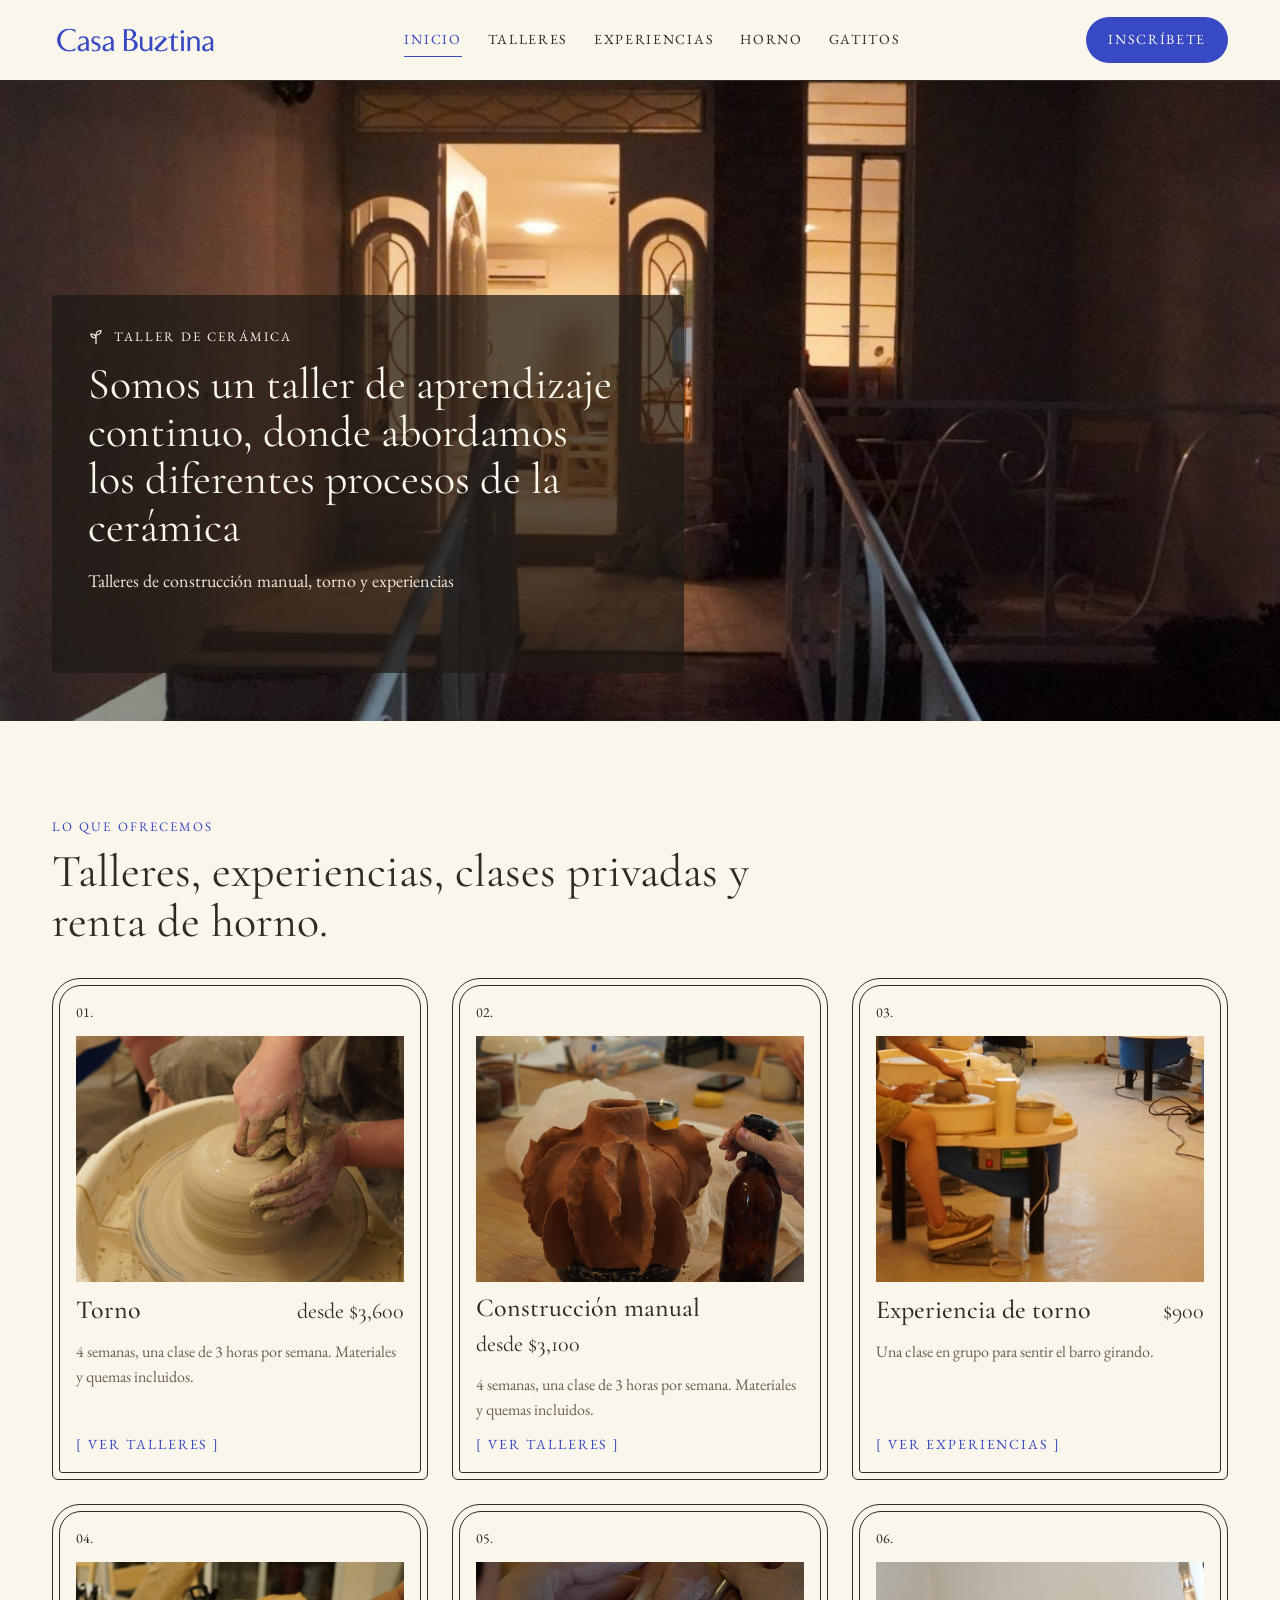
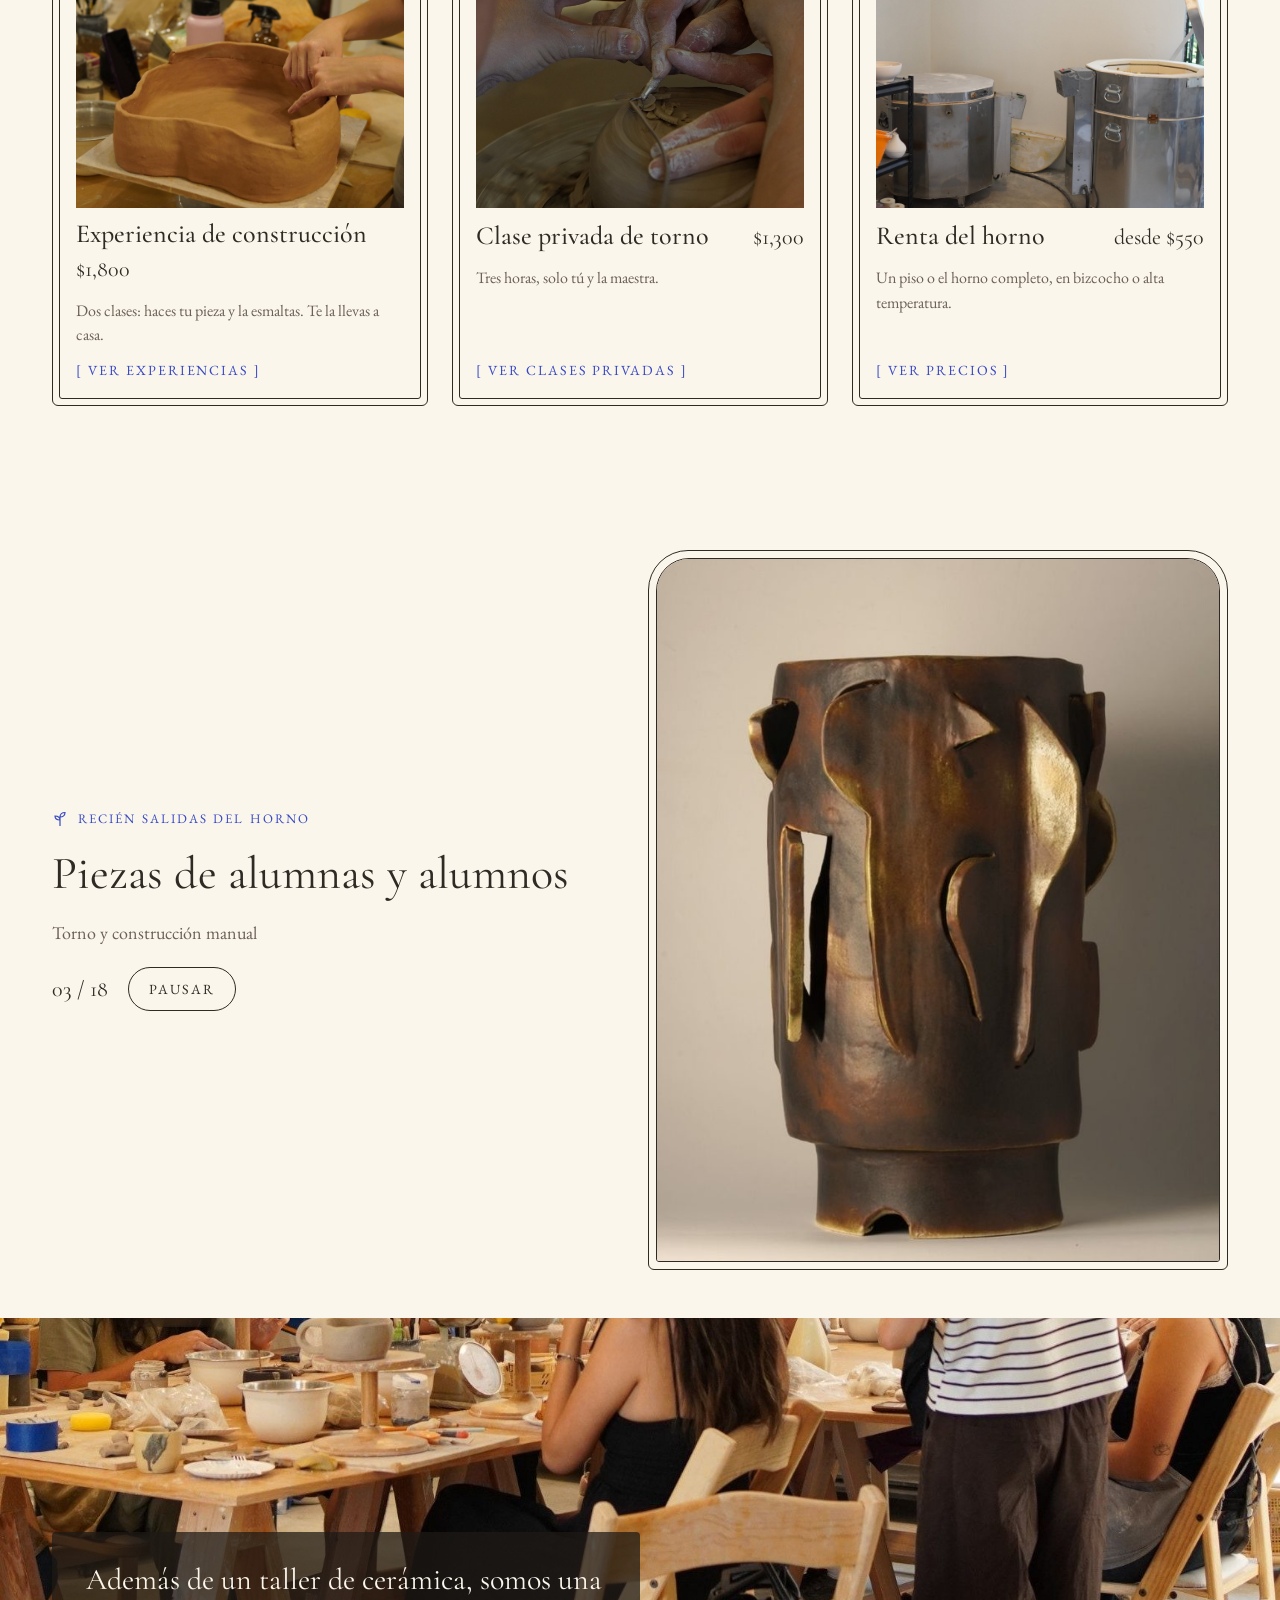
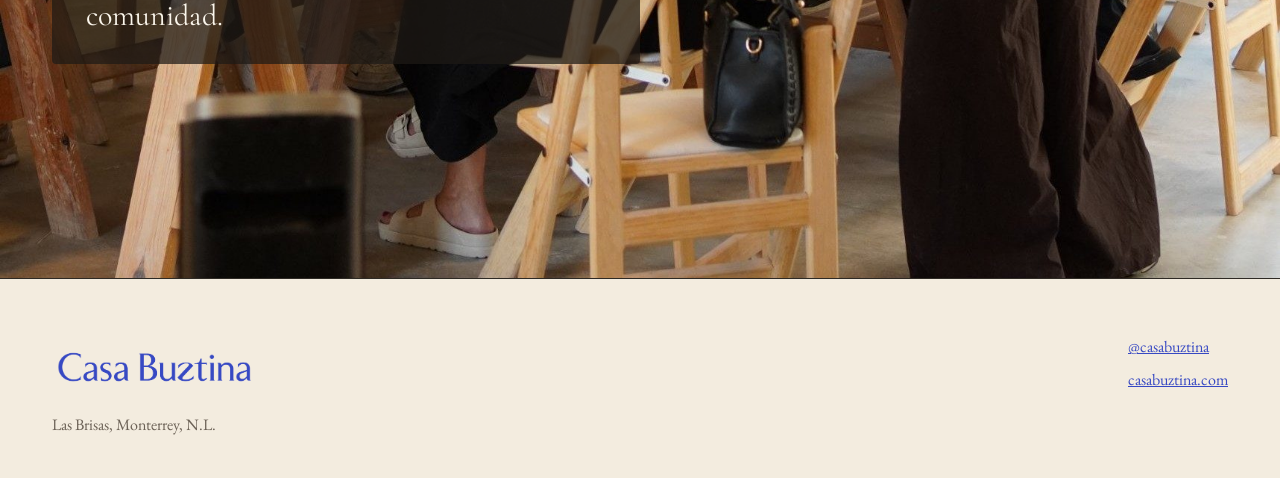
==== commit 4f86504b: "Clase privada de torno: 3 horas Co-Authored-By: Claude Opus 5.5 <noreply@anthropic.com> Claude-Sessi" ====
--- a/index.html
+++ b/index.html
@@ -27,7 +27,7 @@
 <a href="gatitos.html">Gatitos</a>
 </nav>
 <div class="acciones">
-<a href="https://instagram.com/casabuztina" data-wa="Hola, me gustaría inscribirme a un taller en Casa Buztina." target="_blank" rel="noopener" style="background: #3749C3; color: #FBF6EC; text-decoration: none; padding: 12px 22px; border-radius: 999px; min-height: 44px; box-sizing: border-box; display: inline-flex; align-items: center">Inscríbete</a>
+<a href="talleres.html#talleres">Inscríbete</a>
 <button type="button" class="menu-btn" aria-expanded="false" aria-controls="menu" aria-label="Abrir menú"><svg width="22" height="22" viewBox="0 0 22 22" fill="none" stroke="currentColor" stroke-width="1.6" aria-hidden="true"><path d="M3 6h16M3 11h16M3 16h16"></path></svg></button>
 </div>
 </div>
@@ -106,7 +106,7 @@
 <h3 style="margin: 0; font-family: 'Cormorant Garamond', Georgia, serif; font-weight: 500; font-size: 26px; line-height: 1.1">Clase privada de torno</h3>
 <p style="margin: 0; font-family: 'Cormorant Garamond', serif; font-size: 22px; white-space: nowrap">$1,300</p>
 </div>
-<p style="margin: 0; font-size: 16px; color: #6B6156">Dos horas, solo tú y la maestra.</p>
+<p style="margin: 0; font-size: 16px; color: #6B6156">Tres horas, solo tú y la maestra.</p>
 <a href="experiencias.html" style="margin-top: auto; font-size: 14px; letter-spacing: 0.14em; text-transform: uppercase; text-decoration: none">[ Ver clases privadas ]</a>
 </div>
 </article>
--- a/assets/sitio.css
+++ b/assets/sitio.css
@@ -46,3 +46,23 @@
   h2{font-size:34px!important}
   section [style*="rgba(30,26,22,0.72)"]{padding:24px!important}
 }
+
+/* Paquetes desplegables en las tarjetas de talleres */
+.paquetes{margin-top:auto;border-top:1px solid #2E2A24;padding-top:6px}
+.paquetes summary{list-style:none;cursor:pointer;min-height:44px;display:flex;align-items:center;justify-content:space-between;gap:8px;font-size:14px;letter-spacing:.14em;text-transform:uppercase;color:#3749C3}
+.paquetes summary::-webkit-details-marker{display:none}
+.paquetes summary::after{content:"+";font-size:24px;line-height:1;letter-spacing:0}
+.paquetes[open] summary::after{content:"–"}
+.paquetes ul{list-style:none;margin:4px 0 0;padding:0}
+.paquetes li{display:grid;grid-template-columns:minmax(0,1fr) auto auto;align-items:center;gap:12px;padding:12px 0;border-top:1px solid #D8CDBB}
+.paquetes li b{font-weight:500}
+.paquetes .semanas{color:#6B6156}
+.paquetes .semanas::before{content:"· "}
+.paquetes .precio{font-family:"Cormorant Garamond",Georgia,serif;font-size:22px;white-space:nowrap}
+.pagar{background:#3749C3;color:#FBF6EC;text-decoration:none;border-radius:999px;padding:10px 18px;min-height:44px;box-sizing:border-box;display:inline-flex;align-items:center;font-size:13px;letter-spacing:.12em;text-transform:uppercase}
+.pagar:hover{background:#26348F;color:#FBF6EC}
+.nota-pago{margin:8px 0 0;font-size:14px;color:#6B6156}
+@media (max-width: 640px){
+  .paquetes .semanas{display:block;font-size:15px}
+  .paquetes .semanas::before{content:none}
+}
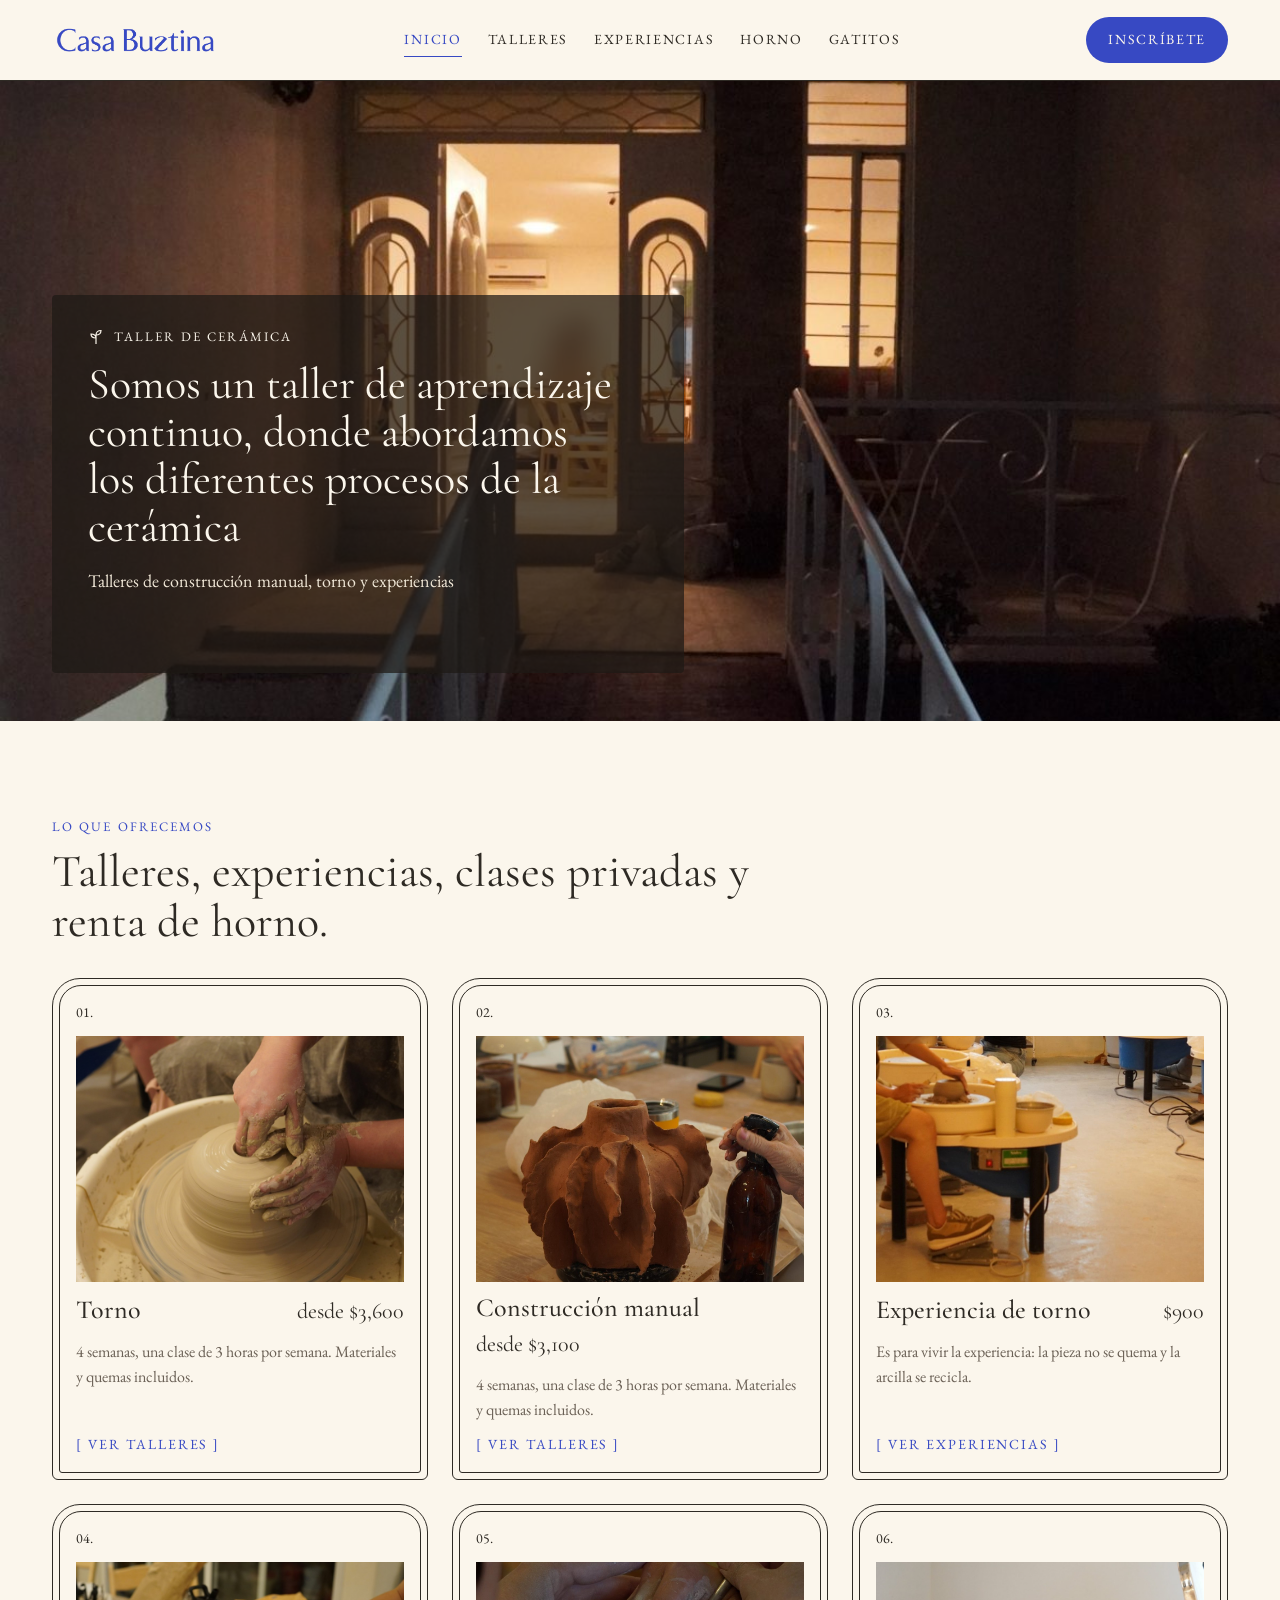
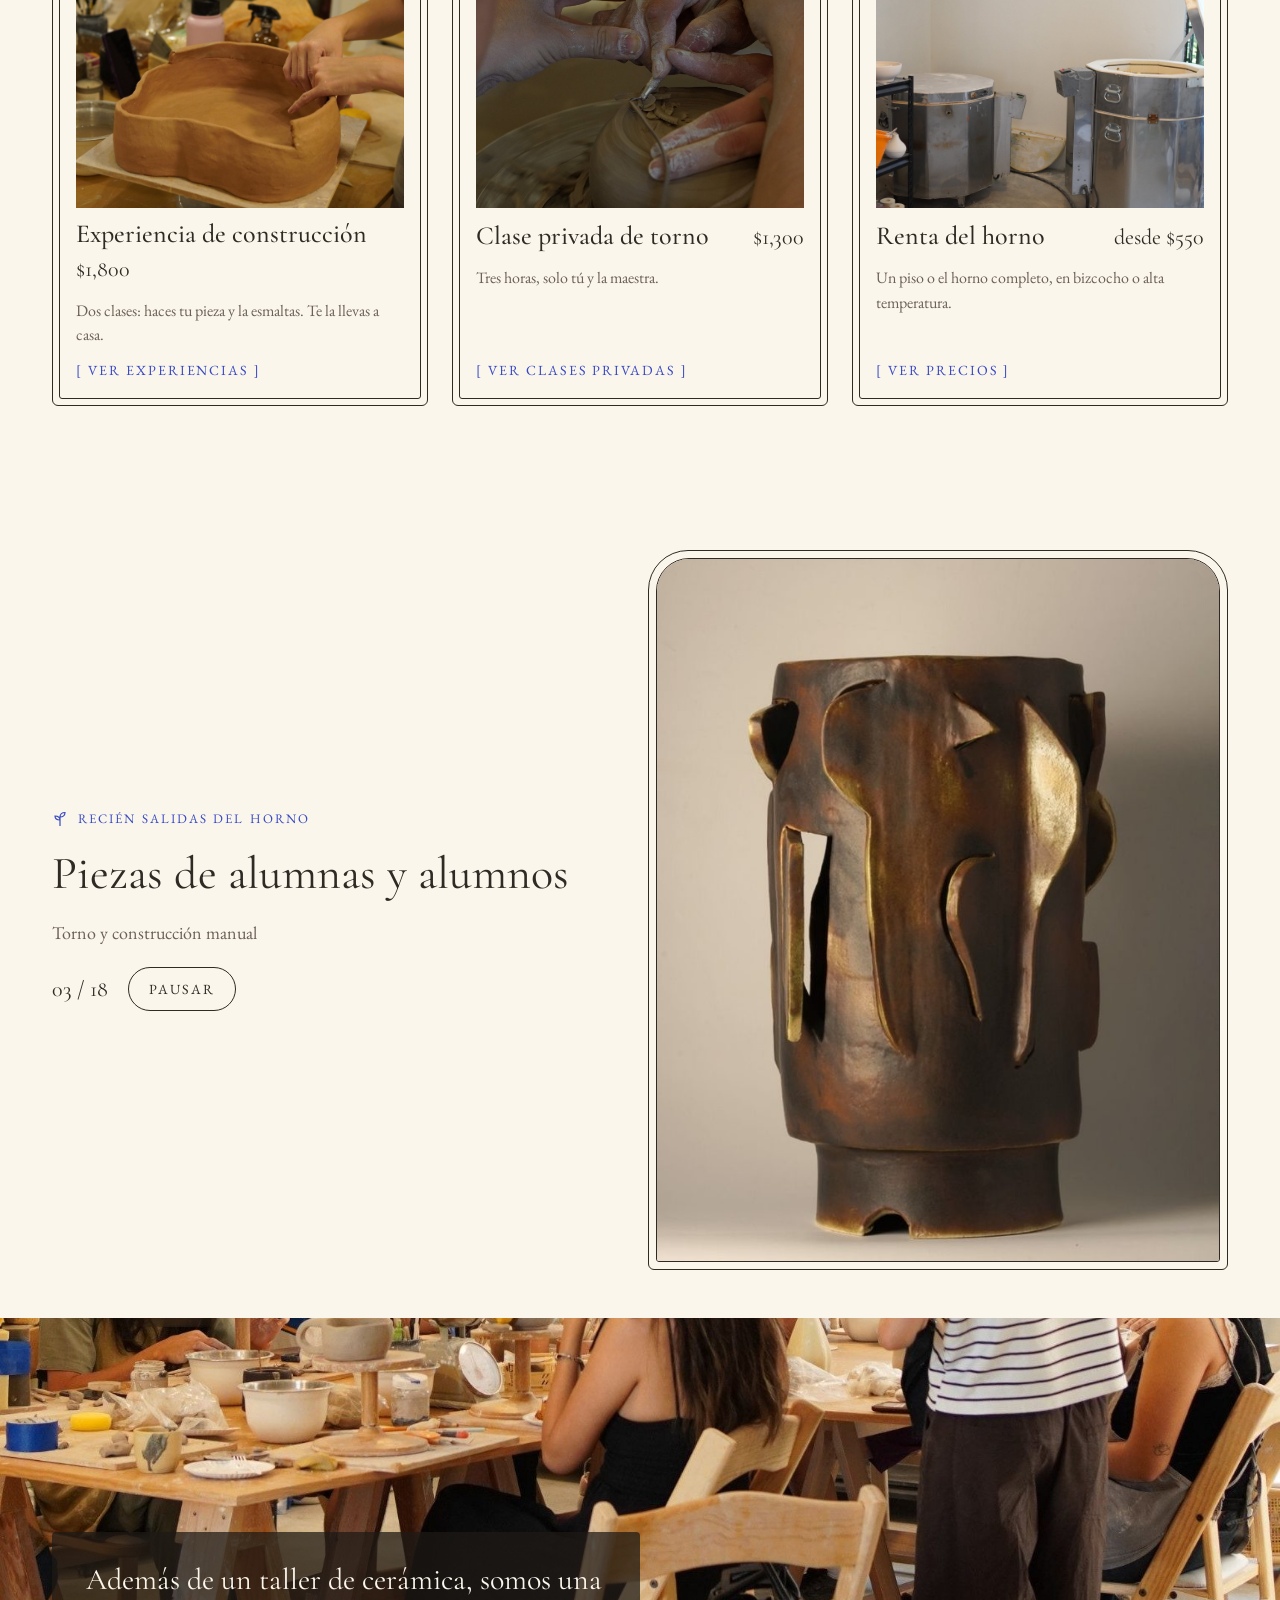
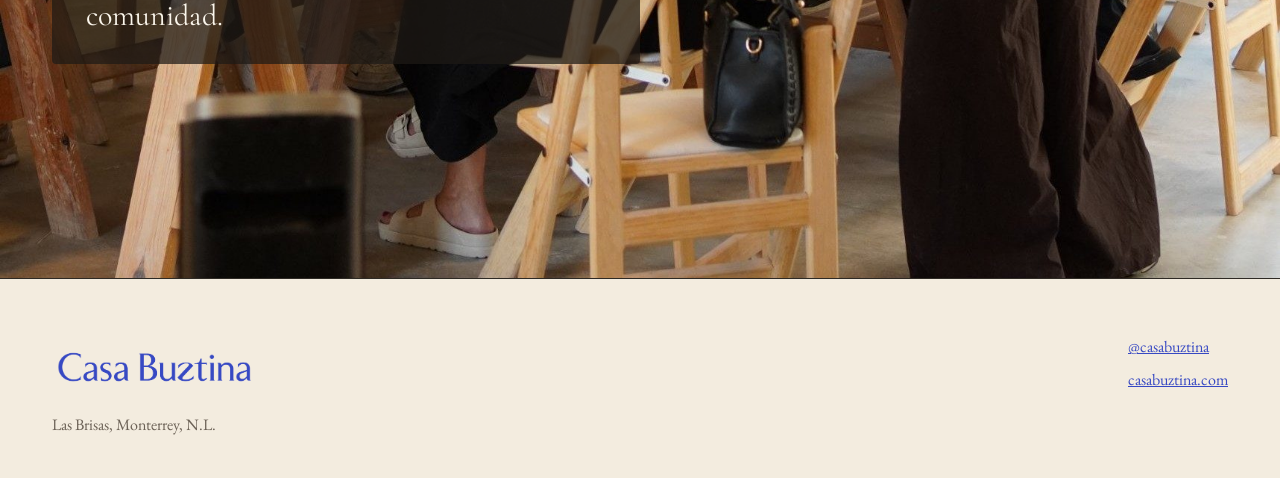
==== commit 8b5016a7: "Quitar frase de la experiencia de torno Co-Authored-By: Claude Opus 5.5 <noreply@anthropic.com> Clau" ====
--- a/index.html
+++ b/index.html
@@ -82,7 +82,7 @@
 <h3 style="margin: 0; font-family: 'Cormorant Garamond', Georgia, serif; font-weight: 500; font-size: 26px; line-height: 1.1">Experiencia de torno</h3>
 <p style="margin: 0; font-family: 'Cormorant Garamond', serif; font-size: 22px; white-space: nowrap">$900</p>
 </div>
-<p style="margin: 0; font-size: 16px; color: #6B6156">Una clase en grupo para sentir el barro girando.</p>
+<p style="margin: 0; font-size: 16px; color: #6B6156">Es para vivir la experiencia: la pieza no se quema y la arcilla se recicla.</p>
 <a href="experiencias.html" style="margin-top: auto; font-size: 14px; letter-spacing: 0.14em; text-transform: uppercase; text-decoration: none">[ Ver experiencias ]</a>
 </div>
 </article>
